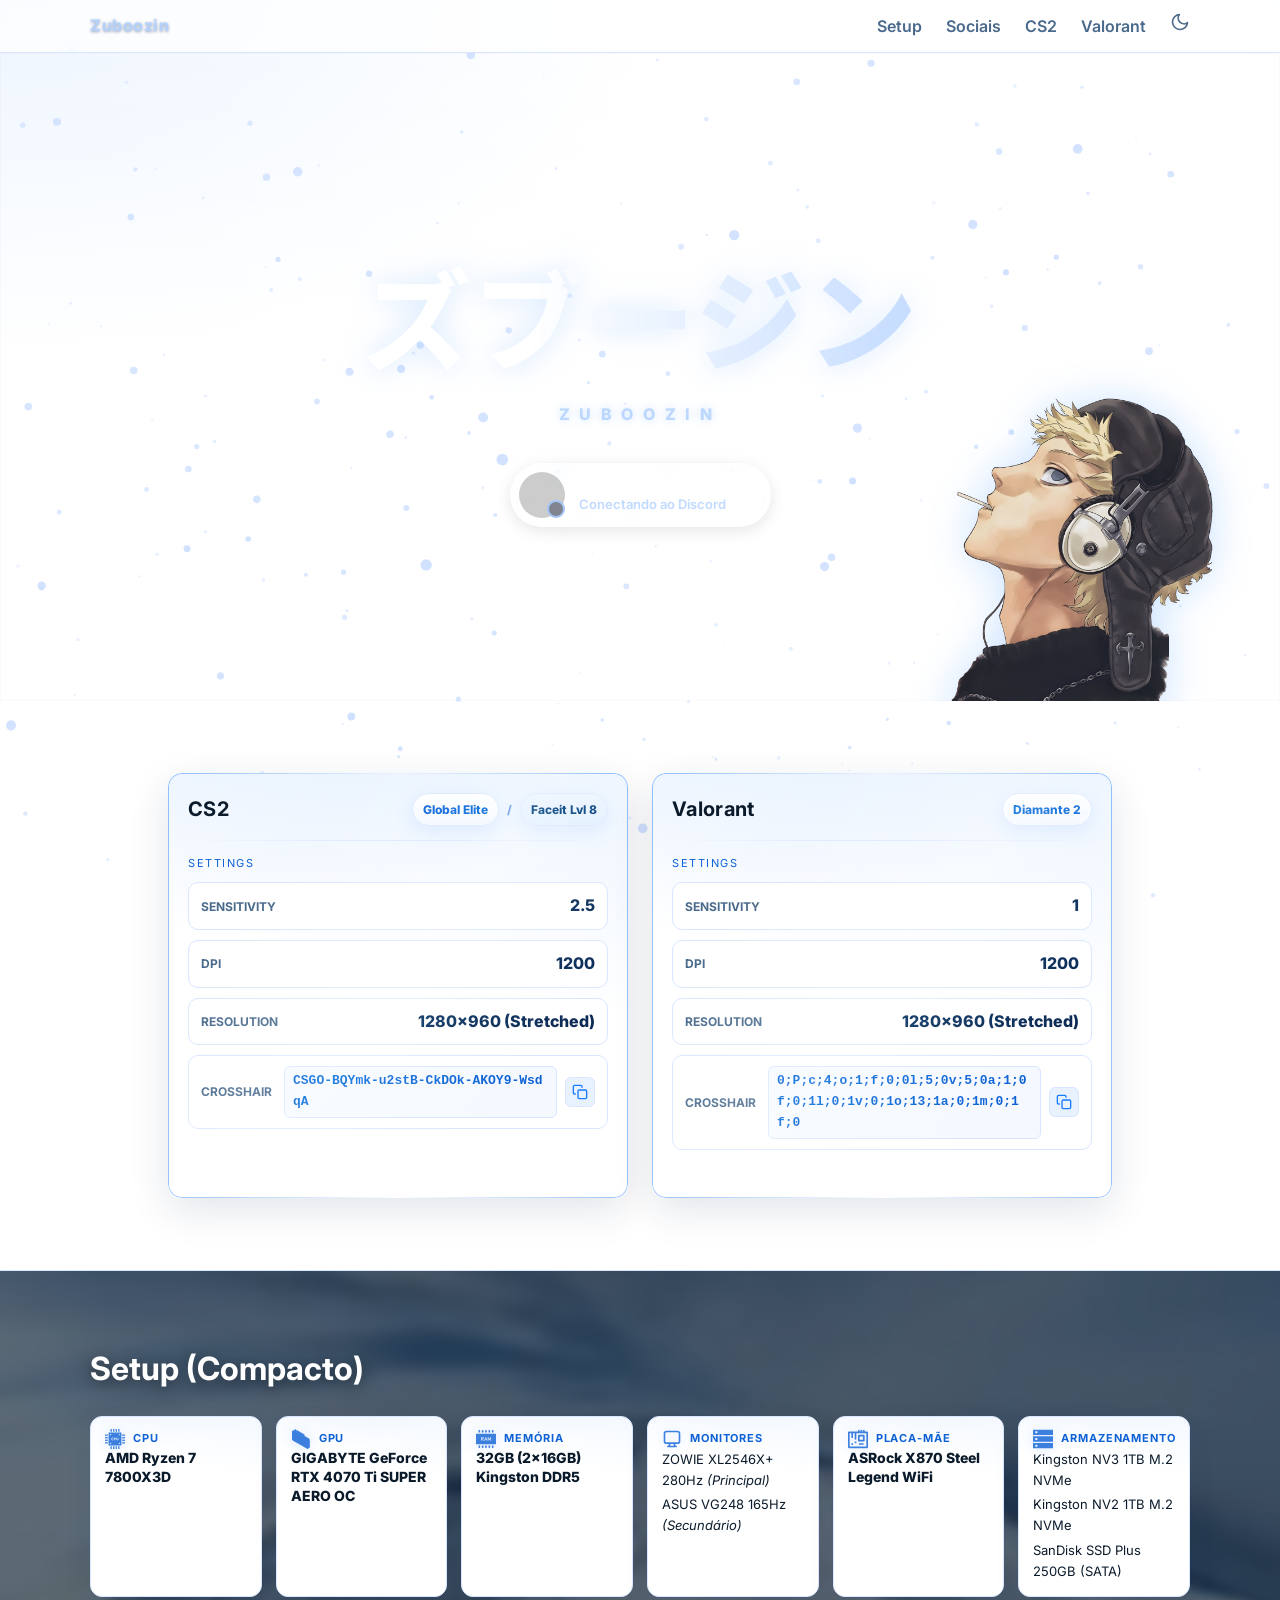
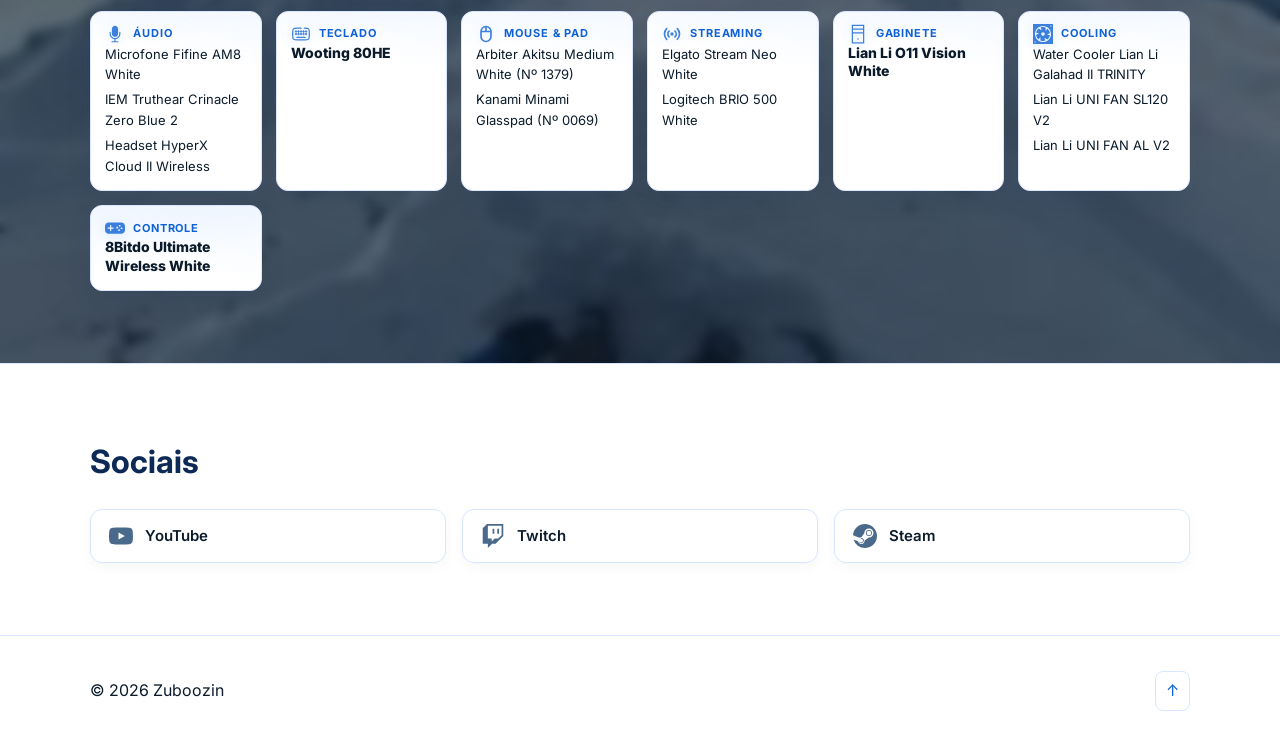
==== index.html @ 44bd6f9f "Versão 1.4 melhorias de acessibilidade e og:url" ====
<!DOCTYPE html>
<html lang="pt-BR">

<head>
  <meta charset="UTF-8" />
  <meta name="viewport" content="width=device-width, initial-scale=1" />
  <title>ズブージン | 雪</title>
  <meta name="description"
    content="Site oficial de Cauê com tema neve: fundo branco e acentos azuis. Setup, downloads e redes sociais." />
  <meta name="color-scheme" content="light" />
  <meta name="theme-color" content="#187bff" />

  <meta property="og:title" content="Zuboozin | Hub">
  <meta property="og:description" content="Site oficial de Cauê. Setup, downloads e redes sociais.">
  <meta property="og:image" content="images/rion-snow.png">
  <meta property="og:url" content="https://cauereks.github.io/Meu-site/">

  <link rel="preconnect" href="https://fonts.gstatic.com" crossorigin />
  <link rel="preconnect" href="https://fonts.googleapis.com" />
  <link href="https://fonts.googleapis.com/css2?family=Inter:wght@400;600;800&family=Noto+Sans+JP:wght@800&display=swap"
    rel="stylesheet" />

  <link rel="icon" type="image/svg+xml" href="images/snowflake.svg" />
  <link rel="stylesheet" href="assets/css/styles.css" />

  <script>
    const savedTheme = localStorage.getItem('theme') || 'light';
    document.documentElement.setAttribute('data-theme', savedTheme);
  </script>
</head>

<body>
  <canvas id="snow" aria-hidden="true"></canvas>

  <header class="header">
    <div class="container header__inner">
      <a class="logo" href="#inicio" aria-label="Voltar ao início">Zuboozin</a>
      <nav class="nav" id="nav-principal" aria-label="Principal">
        <a href="#setup">Setup</a>
        <a href="#sociais">Sociais</a>
        <a href="#cs2">CS2</a>
        <a href="#valorant">Valorant</a>

        <button id="theme-toggle" class="theme-toggle-btn" aria-label="Alternar Tema">
          <svg class="icon-moon" xmlns="http://www.w3.org/2000/svg" width="20" height="20" viewBox="0 0 24 24"
            fill="none" stroke="currentColor" stroke-width="2" stroke-linecap="round" stroke-linejoin="round">
            <path d="M21 12.79A9 9 0 1 1 11.21 3 7 7 0 0 0 21 12.79z"></path>
          </svg>
          <svg class="icon-sun" xmlns="http://www.w3.org/2000/svg" width="20" height="20" viewBox="0 0 24 24"
            fill="none" stroke="currentColor" stroke-width="2" stroke-linecap="round" stroke-linejoin="round">
            <circle cx="12" cy="12" r="5"></circle>
            <line x1="12" y1="1" x2="12" y2="3"></line>
            <line x1="12" y1="21" x2="12" y2="23"></line>
            <line x1="4.22" y1="4.22" x2="5.64" y2="5.64"></line>
            <line x1="18.36" y1="18.36" x2="19.78" y2="19.78"></line>
            <line x1="1" y1="12" x2="3" y2="12"></line>
            <line x1="21" y1="12" x2="23" y2="12"></line>
            <line x1="4.22" y1="19.78" x2="5.64" y2="18.36"></line>
            <line x1="18.36" y1="5.64" x2="19.78" y2="4.22"></line>
          </svg>
        </button>
      </nav>
      <button class="menu-toggle" aria-label="Abrir menu" aria-expanded="false" aria-controls="nav-principal">☰</button>
    </div>
  </header>

  <main>
    <section id="inicio" class="hero">
      <video class="hero__video" autoplay muted loop playsinline poster="images/hero-poster.jpg">
        <source src="assets/video/Background_1.mp4" type="video/mp4" />
      </video>
      <div class="hero__frost" aria-hidden="true"></div>

      <div class="container hero__content">
        <h1 class="title-snow" lang="ja">ズブージン</h1>
        <p class="subtitle-pt">ZUBOOZIN</p>

        <div id="discord-status" class="discord-status">
          <div class="ds-avatar">
            <img id="ds-pfp" src="" alt="Discord Avatar" style="display: none;">
            <img id="ds-decoration" class="ds-decoration" src="" alt="Avatar Decoration" style="display: none;">
            <div id="ds-indicator" class="ds-indicator offline"></div>
          </div>
          <div class="ds-info">
            <div class="ds-name-row">
              <span id="ds-name" class="ds-name">Carregando status...</span>
              <div id="ds-devices" class="ds-devices"></div>
            </div>
            <span id="ds-activity" class="ds-activity">Conectando ao Discord</span>
          </div>
        </div>
      </div>

      <div class="hero__avatar-container--boundary">
        <img src="images/rion-snow.png" alt="Avatar Rion Snow Zuboozin" class="hero__avatar--boundary">
      </div>
    </section>

    <section class="section">
      <div class="container">
        <div class="games-grid">
          <div id="cs2" class="cs2wb-card" data-tilt data-reveal>
            <header class="cs2wb-head">
              <h2>CS2</h2>
              <div class="cs2wb-ranks">
                <span class="cs2wb-rank-badge" title="Premier / MM">Global Elite</span>
                <span class="cs2wb-sep">/</span>
                <span class="cs2wb-rank-badge faceit" title="Faceit level">Faceit Lvl 8</span>
              </div>
            </header>
            <hr class="cs2wb-sep-line" />
            <p class="cs2wb-settings-title" aria-hidden="true">SETTINGS</p>
            <dl class="cs2wb-grid" role="list">
              <div class="cs2wb-row">
                <dt>SENSITIVITY</dt>
                <dd>2.5</dd>
              </div>
              <div class="cs2wb-row">
                <dt>DPI</dt>
                <dd>1200</dd>
              </div>
              <div class="cs2wb-row">
                <dt>RESOLUTION</dt>
                <dd>1280×960 (Stretched)</dd>
              </div>
              <div class="cs2wb-row cs2wb-row--crosshair">
                <dt>CROSSHAIR</dt>
                <dd>
                  <div class="cs2wb-cross">
                    <code id="cs2wb-crosshair">CSGO-BQYmk-u2stB-CkDOk-AKOY9-WsdqA</code>
                    <button id="btn-copy-crosshair" class="btn-copy" aria-label="Copiar código da mira" title="Copiar">
                      <svg width="16" height="16" viewBox="0 0 24 24" fill="none" stroke="currentColor" stroke-width="2"
                        stroke-linecap="round" stroke-linejoin="round">
                        <rect x="9" y="9" width="13" height="13" rx="2" ry="2"></rect>
                        <path d="M5 15H4a2 2 0 0 1-2-2V4a2 2 0 0 1 2-2h9a2 2 0 0 1 2 2v1"></path>
                      </svg>
                    </button>
                  </div>
                </dd>
              </div>
            </dl>
            <div id="cs2wb-feedback" class="cs2wb-feedback" aria-live="polite"></div>
          </div>

          <div id="valorant" class="cs2wb-card" data-tilt data-reveal>
            <header class="cs2wb-head">
              <h2>Valorant</h2>
              <div class="cs2wb-ranks">
                <span class="cs2wb-rank-badge val-badge" title="Rank Competitivo">Diamante 2</span>
              </div>
            </header>
            <hr class="cs2wb-sep-line" />
            <p class="cs2wb-settings-title" aria-hidden="true">SETTINGS</p>
            <dl class="cs2wb-grid" role="list">
              <div class="cs2wb-row">
                <dt>SENSITIVITY</dt>
                <dd>1</dd>
              </div>
              <div class="cs2wb-row">
                <dt>DPI</dt>
                <dd>1200</dd>
              </div>
              <div class="cs2wb-row">
                <dt>RESOLUTION</dt>
                <dd>1280×960 (Stretched)</dd>
              </div>
              <div class="cs2wb-row cs2wb-row--crosshair">
                <dt>CROSSHAIR</dt>
                <dd>
                  <div class="cs2wb-cross">
                    <code id="val-crosshair">0;P;c;4;o;1;f;0;0l;5;0v;5;0a;1;0f;0;1l;0;1v;0;1o;13;1a;0;1m;0;1f;0</code>
                    <button id="btn-copy-val" class="btn-copy" aria-label="Copiar código da mira" title="Copiar">
                      <svg width="16" height="16" viewBox="0 0 24 24" fill="none" stroke="currentColor" stroke-width="2"
                        stroke-linecap="round" stroke-linejoin="round">
                        <rect x="9" y="9" width="13" height="13" rx="2" ry="2"></rect>
                        <path d="M5 15H4a2 2 0 0 1-2-2V4a2 2 0 0 1 2-2h9a2 2 0 0 1 2 2v1"></path>
                      </svg>
                    </button>
                  </div>
                </dd>
              </div>
            </dl>
            <div id="val-feedback" class="cs2wb-feedback" aria-live="polite"></div>
          </div>
        </div>
      </div>
    </section>

    <section id="setup" class="section setup-video-section">
      <video class="setup__video" autoplay muted loop playsinline poster="images/setup-poster.jpg">
        <source src="assets/video/0319.mp4" type="video/mp4" />
      </video>
      <div class="setup__overlay" aria-hidden="true"></div>

      <div class="container setup__container">
        <div class="section__head">
          <h2>Setup (Compacto)</h2>
        </div>
        <div class="setup-compact">
          <article class="sc-card">
            <header class="sc-head">
              <span class="sc-ic">
                <div class="svg-icon"
                  style="-webkit-mask-image: url('images/icons/cpu.svg'); mask-image: url('images/icons/cpu.svg');">
                </div>
              </span>
              <h3 class="sc-title">CPU</h3>
            </header>
            <p class="sc-main">AMD Ryzen 7 7800X3D</p>
          </article>
          <article class="sc-card">
            <header class="sc-head">
              <span class="sc-ic">
                <div class="svg-icon"
                  style="-webkit-mask-image: url('images/icons/gpu.svg'); mask-image: url('images/icons/gpu.svg');">
                </div>
              </span>
              <h3 class="sc-title">GPU</h3>
            </header>
            <p class="sc-main">GIGABYTE GeForce RTX 4070 Ti SUPER AERO OC</p>
          </article>
          <article class="sc-card">
            <header class="sc-head">
              <span class="sc-ic">
                <div class="svg-icon"
                  style="-webkit-mask-image: url('images/icons/memory.svg'); mask-image: url('images/icons/memory.svg');">
                </div>
              </span>
              <h3 class="sc-title">Memória</h3>
            </header>
            <p class="sc-main">32GB (2x16GB) Kingston DDR5</p>
          </article>
          <article class="sc-card">
            <header class="sc-head">
              <span class="sc-ic">
                <div class="svg-icon"
                  style="-webkit-mask-image: url('images/icons/monitor.svg'); mask-image: url('images/icons/monitor.svg');">
                </div>
              </span>
              <h3 class="sc-title">Monitores</h3>
            </header>
            <ul class="sc-list">
              <li>ZOWIE XL2546X+ 280Hz <em>(Principal)</em></li>
              <li>ASUS VG248 165Hz <em>(Secundário)</em></li>
            </ul>
          </article>
          <article class="sc-card">
            <header class="sc-head">
              <span class="sc-ic">
                <div class="svg-icon"
                  style="-webkit-mask-image: url('images/icons/motherboard.svg'); mask-image: url('images/icons/motherboard.svg');">
                </div>
              </span>
              <h3 class="sc-title">Placa‑mãe</h3>
            </header>
            <p class="sc-main">ASRock X870 Steel Legend WiFi</p>
          </article>
          <article class="sc-card">
            <header class="sc-head">
              <span class="sc-ic">
                <div class="svg-icon"
                  style="-webkit-mask-image: url('images/icons/storage.svg'); mask-image: url('images/icons/storage.svg');">
                </div>
              </span>
              <h3 class="sc-title">Armazenamento</h3>
            </header>
            <ul class="sc-list">
              <li>Kingston NV3 1TB M.2 NVMe</li>
              <li>Kingston NV2 1TB M.2 NVMe</li>
              <li>SanDisk SSD Plus 250GB (SATA)</li>
            </ul>
          </article>
          <article class="sc-card">
            <header class="sc-head">
              <span class="sc-ic">
                <div class="svg-icon"
                  style="-webkit-mask-image: url('images/icons/microphone.svg'); mask-image: url('images/icons/microphone.svg');">
                </div>
              </span>
              <h3 class="sc-title">Áudio</h3>
            </header>
            <ul class="sc-list">
              <li>Microfone Fifine AM8 White</li>
              <li>IEM Truthear Crinacle Zero Blue 2</li>
              <li>Headset HyperX Cloud II Wireless</li>
            </ul>
          </article>
          <article class="sc-card">
            <header class="sc-head">
              <span class="sc-ic">
                <div class="svg-icon"
                  style="-webkit-mask-image: url('images/icons/keyboard.svg'); mask-image: url('images/icons/keyboard.svg');">
                </div>
              </span>
              <h3 class="sc-title">Teclado</h3>
            </header>
            <p class="sc-main">Wooting 80HE</p>
          </article>
          <article class="sc-card">
            <header class="sc-head">
              <span class="sc-ic">
                <div class="svg-icon"
                  style="-webkit-mask-image: url('images/icons/mouse.svg'); mask-image: url('images/icons/mouse.svg');">
                </div>
              </span>
              <h3 class="sc-title">Mouse & Pad</h3>
            </header>
            <ul class="sc-list">
              <li>Arbiter Akitsu Medium White (Nº 1379)</li>
              <li>Kanami Minami Glasspad (Nº 0069)</li>
            </ul>
          </article>
          <article class="sc-card">
            <header class="sc-head">
              <span class="sc-ic">
                <div class="svg-icon"
                  style="-webkit-mask-image: url('images/icons/streaming.svg'); mask-image: url('images/icons/streaming.svg');">
                </div>
              </span>
              <h3 class="sc-title">Streaming</h3>
            </header>
            <ul class="sc-list">
              <li>Elgato Stream Neo White</li>
              <li>Logitech BRIO 500 White</li>
            </ul>
          </article>
          <article class="sc-card">
            <header class="sc-head">
              <span class="sc-ic">
                <div class="svg-icon"
                  style="-webkit-mask-image: url('images/icons/pc case.svg'); mask-image: url('images/icons/pc case.svg');">
                </div>
              </span>
              <h3 class="sc-title">Gabinete</h3>
            </header>
            <p class="sc-main">Lian Li O11 Vision White</p>
          </article>
          <article class="sc-card">
            <header class="sc-head">
              <span class="sc-ic">
                <div class="svg-icon"
                  style="-webkit-mask-image: url('images/icons/cooling.svg'); mask-image: url('images/icons/cooling.svg');">
                </div>
              </span>
              <h3 class="sc-title">Cooling</h3>
            </header>
            <ul class="sc-list">
              <li>Water Cooler Lian Li Galahad II TRINITY</li>
              <li>Lian Li UNI FAN SL120 V2</li>
              <li>Lian Li UNI FAN AL V2</li>
            </ul>
          </article>
          <article class="sc-card">
            <header class="sc-head">
              <span class="sc-ic">
                <div class="svg-icon"
                  style="-webkit-mask-image: url('images/icons/joystick.svg'); mask-image: url('images/icons/joystick.svg');">
                </div>
              </span>
              <h3 class="sc-title">Controle</h3>
            </header>
            <p class="sc-main">8Bitdo Ultimate Wireless White</p>
          </article>
        </div>
      </div>
    </section>

    <section id="sociais" class="section">
      <div class="container">
        <div class="section__head">
          <h2>Sociais</h2>
        </div>
        <div class="social-grid">
          <a href="https://www.youtube.com/@zuboozin" target="_blank" rel="noopener noreferrer" class="social-card">
            <span class="social-icon youtube">
              <svg viewBox="0 0 24 24" fill="currentColor">
                <path
                  d="M23.498 6.186a3.016 3.016 0 0 0-2.122-2.136C19.505 3.545 12 3.545 12 3.545s-7.505 0-9.377.505A3.017 3.017 0 0 0 .502 6.186C0 8.07 0 12 0 12s0 3.93.502 5.814a3.016 3.016 0 0 0 2.122 2.136c1.871.505 9.376.505 9.376.505s7.505 0 9.377-.505a3.015 3.015 0 0 0 2.122-2.136C24 15.93 24 12 24 12s0-3.93-.502-5.814zM9.545 15.568V8.432L15.818 12l-6.273 3.568z" />
              </svg>
            </span>
            <span class="social-name">YouTube</span>
          </a>
          <a href="https://www.twitch.tv/zuboozin" target="_blank" rel="noopener noreferrer" class="social-card">
            <span class="social-icon twitch">
              <svg viewBox="0 0 24 24" fill="currentColor">
                <path
                  d="M11.571 4.714h1.715v5.143H11.57zm4.715 0H18v5.143h-1.714zM6 0L1.714 4.286v15.428h5.143V24l4.286-4.286h3.428L22.286 12V0zm14.571 11.143l-3.428 3.428h-3.429l-3 3v-3H6.857V1.714h13.714Z" />
              </svg>
            </span>
            <span class="social-name">Twitch</span>
          </a>
          <a href="https://steamcommunity.com/id/zuboozin" target="_blank" rel="noopener noreferrer"
            class="social-card">
            <span class="social-icon steam">
              <svg viewBox="0 0 16 16" fill="currentColor">
                <path
                  d="M.329 10.333A8.01 8.01 0 0 0 7.99 16C12.414 16 16 12.418 16 8s-3.586-8-8.009-8A8.006 8.006 0 0 0 0 7.468l.003.006 4.304 1.769A2.2 2.2 0 0 1 5.62 8.88l1.96-2.844-.001-.04a3.046 3.046 0 0 1 3.042-3.043 3.046 3.046 0 0 1 3.042 3.043 3.047 3.047 0 0 1-3.111 3.044l-2.804 2a2.223 2.223 0 0 1-3.075 2.11 2.22 2.22 0 0 1-1.312-1.568L.33 10.333Z" />
                <path
                  d="M4.868 12.683a1.715 1.715 0 0 0 1.318-3.165 1.7 1.7 0 0 0-1.263-.02l1.023.424a1.261 1.261 0 1 1-.97 2.33l-.99-.41a1.7 1.7 0 0 0 .882.84Zm3.726-6.687a2.03 2.03 0 0 0 2.027 2.029 2.03 2.03 0 0 0 2.027-2.029 2.03 2.03 0 0 0-2.027-2.027 2.03 2.03 0 0 0-2.027 2.027Zm2.03-1.527a1.524 1.524 0 1 1-.002 3.048 1.524 1.524 0 0 1 .002-3.048Z" />
              </svg>
            </span>
            <span class="social-name">Steam</span>
          </a>
        </div>
      </div>
    </section>
  </main>

  <footer class="footer">
    <div class="container footer__inner">
      <p>© <span id="year"></span> Zuboozin</p>
      <a class="backtotop" href="#inicio">↑</a>
    </div>
  </footer>

  <script src="assets/js/main.js"></script>
</body>

</html>
---- assets/css/styles.css ----
:root {
  /* Paleta clara */
  --bg: #ffffff;
  --bg-2: #f5f9ff;
  --surface: #ffffff;
  --surface-2: #f2f7ff;
  --border: #d9e6ff;
  --text: #0b1b2b;
  --muted: #4a6a8c;
  --primary: #187bff;
  --primary-600: #0f62d6;
  --accent: #e8f2ff;
  --radius: 14px;
  --shadow: 0 10px 30px rgba(18, 63, 120, .12);
  
  /* Neve / título */
  --snow-stroke: rgba(180, 210, 255, .85);
  --snow-glow: rgba(120, 180, 255, .32);
}

/* Forçamos o cursor - AGORA APENAS PARA DISPOSITIVOS COM RATO */
@media (hover: hover) and (pointer: fine) {
  * {
    cursor: url("../../images/cursor/NORMAL.cur"), auto !important;
  }

  /* Cursor para elementos de clique (Mão apontando) */
  a, 
  button, 
  .social-card, 
  .btn-copy, 
  .menu-toggle, 
  [role="button"],
  .logo,
  .nav a {
    cursor: url("../../images/cursor/NORMAL - Tailless.cur"), pointer !important;
  }
}

html, body {
  margin: 0;
  padding: 0;
  min-height: 100vh;
}

body {
  font-family: Inter, system-ui, -apple-system, Segoe UI, Roboto, Arial, sans-serif;
  background:
    radial-gradient(900px 500px at 100% -10%, rgba(24, 123, 255, .06) 0%, transparent 60%),
    radial-gradient(1100px 600px at 0% 0%, rgba(24, 123, 255, .07) 0%, transparent 60%),
    var(--bg);
  color: var(--text);
  line-height: 1.6;
  overflow-x: hidden;
}

/* Canvas de neve */
#snow {
  position: fixed;
  inset: 0;
  z-index: 0;
  pointer-events: none;
}

/* Helpers */
.container {
  width: min(1100px, 92%);
  margin: 0 auto;
}

.muted {
  color: var(--muted);
}

/* ===== Header ===== */
.header {
  position: sticky;
  top: 0;
  z-index: 10;
  backdrop-filter: blur(8px);
  background: rgba(255, 255, 255, .7);
  border-bottom: 1px solid var(--border);
}

.header__inner {
  display: flex;
  align-items: center;
  justify-content: space-between;
  padding: 12px 0;
}

/* Logo ZUBOOZIN */
.logo {
  font-weight: 800;
  text-decoration: none;
  color: var(--snow-stroke);
  letter-spacing: .5px;
  text-shadow: 0 1px 3px rgba(12, 42, 85, 0.4);
}

.nav a {
  color: var(--muted);
  text-decoration: none;
  margin-left: 20px;
  font-weight: 600;
}

.nav a:hover {
  color: var(--primary-600);
}

.menu-toggle {
  display: none;
  background: none;
  border: 0;
  color: var(--text);
  font-size: 22px;
}

/* ===== HERO ===== */
.hero {
  position: relative;
  height: 72vh;
  min-height: 520px;
  display: grid;
  place-items: center;
  text-align: center;
  overflow: hidden;
}

.hero__video {
  position: absolute;
  inset: 0;
  width: 100%;
  height: 100%;
  object-fit: cover;
  filter: none !important;
  z-index: 0;
}

.hero__frost {
  position: absolute;
  inset: 0;
  z-index: 1;
  background: linear-gradient(180deg, rgba(255, 255, 255, .06), rgba(255, 255, 255, 0));
  box-shadow: inset 0 0 0 1px rgba(0, 0, 0, .02);
}

.hero__content {
  position: relative;
  z-index: 2;
}

.hero h1 {
  margin: 0 0 10px;
}

/* TÍTULO CLEAN "NEVE" */
.title-snow {
  font-family: 'Noto Sans JP', sans-serif;
  font-size: clamp(50px, 9vw, 110px);
  font-weight: 800;
  letter-spacing: 2px;
  margin: 0;
  background: linear-gradient(
    to right,
    #ffffff 20%,
    var(--snow-stroke) 40%,
    var(--snow-stroke) 60%,
    #ffffff 80%
  );
  background-size: 200% auto;
  color: #ffffff;
  background-clip: text;
  -webkit-background-clip: text;
  -webkit-text-fill-color: transparent;
  animation: shineIce 4s linear infinite;
  filter: drop-shadow(0 0 15px var(--snow-glow));
}

@keyframes shineIce {
  0% { background-position: 0% center; }
  100% { background-position: 200% center; }
}

/* SUBTÍTULO EM PORTUGUÊS */
.subtitle-pt {
  font-family: 'Inter', sans-serif;
  font-size: clamp(12px, 2vw, 16px);
  font-weight: 800;
  color: var(--snow-stroke);
  letter-spacing: 0.6em;
  text-transform: uppercase;
  margin-top: -10px;
  margin-bottom: 20px;
  text-shadow: 0 0 10px rgba(120, 180, 255, 0.4);
}

/* ===== Seções ===== */
.section {
  padding: 72px 0;
  position: relative;
  z-index: 1;
}

.section--alt {
  background: var(--bg-2);
  border-top: 1px solid var(--border);
  border-bottom: 1px solid var(--border);
}

.section__head {
  margin-bottom: 22px;
}

.section__head h2 {
  font-size: clamp(24px, 3.2vw, 32px);
  margin: 0 0 6px;
  color: #0c2a55;
}

/* ====== Cards CS2 & Valorant ====== */
:root {
  --wb-bg: #ffffff;
  --wb-surface: #ffffff;
  --wb-text: #0b1b2b;
  --wb-muted: #4a6a8c;
  --wb-primary: var(--primary, #187bff);
  --wb-primary-600: var(--primary-600, #0f62d6);
  --wb-border: var(--border, #d9e6ff);
  --wb-radius: var(--radius, 14px);
}

/* Container Lado a Lado para os Jogos */
.games-grid {
  display: flex;
  flex-wrap: wrap;
  justify-content: center;
  gap: 24px;
  width: 100%;
}

.cs2wb-card {
  position: relative;
  width: min(420px, 100%);
  color: var(--wb-text);
  border-radius: var(--wb-radius);
  padding: 20px 20px 18px;
  overflow: hidden;
  background:
    radial-gradient(1200px 520px at 110% -10%, rgba(24, 123, 255, .10) 0%, transparent 55%),
    radial-gradient(900px 420px at -10% -20%, rgba(24, 123, 255, .08) 0%, transparent 60%),
    var(--wb-surface);
  box-shadow: 0 12px 40px rgba(12, 42, 85, .12);
}

.cs2wb-card::before {
  content: "";
  position: absolute;
  inset: -40%;
  background: linear-gradient(120deg, transparent 35%, rgba(255, 255, 255, .55) 50%, transparent 65%);
  transform: rotate(8deg);
  animation: cs2wb-shine 6s linear infinite;
  pointer-events: none;
  mix-blend-mode: soft-light;
}

@keyframes cs2wb-shine {
  0% { transform: translateX(-20%) rotate(8deg); opacity: .25; }
  50% { transform: translateX(20%) rotate(8deg); opacity: .38; }
  100% { transform: translateX(60%) rotate(8deg); opacity: .25; }
}

.cs2wb-card::after {
  content: "";
  position: absolute;
  inset: 0;
  border-radius: inherit;
  padding: 1px;
  background: linear-gradient(90deg, rgba(24, 123, 255, .45), rgba(24, 123, 255, 0), rgba(24, 123, 255, .45));
  mask: linear-gradient(#000 0 0) content-box, linear-gradient(#000 0 0);
  mask-composite: exclude;
  -webkit-mask: linear-gradient(#000 0 0) content-box, linear-gradient(#000 0 0);
  -webkit-mask-composite: xor;
  animation: cs2wb-stroke 9s linear infinite;
  pointer-events: none;
}

@keyframes cs2wb-stroke {
  0% { background-position: 0% 0%; }
  100% { background-position: 200% 0%; }
}

.cs2wb-head {
  display: flex;
  align-items: center;
  justify-content: space-between;
  gap: 12px;
  margin-bottom: 10px;
}

.cs2wb-head h2 {
  margin: 0;
  font-size: 20px;
  line-height: 1.1;
  letter-spacing: .3px;
}

.cs2wb-ranks {
  display: flex;
  align-items: center;
  gap: 8px;
  color: var(--wb-primary-600);
  font-weight: 800;
  font-size: 12px;
}

.cs2wb-rank-badge {
  padding: 6px 10px;
  border-radius: 999px;
  background: linear-gradient(180deg, #fff, #f3f8ff);
  border: 1px solid var(--wb-border);
  color: var(--wb-primary-600);
  box-shadow: 0 6px 20px rgba(24, 123, 255, .12);
}

.cs2wb-rank-badge.faceit {
  color: #0b3a77;
  background: linear-gradient(180deg, #eaf3ff, #dff0ff);
}

.cs2wb-sep {
  opacity: .5;
}

.cs2wb-meta {
  color: var(--wb-muted);
  font-size: 14px;
}

.meta-line {
  display: flex;
  align-items: center;
  gap: 8px;
}

.cs2wb-sep-line {
  border: 0;
  height: 1px;
  background: linear-gradient(90deg, transparent, var(--wb-border), transparent);
  margin: 14px 0;
}

.cs2wb-settings-title {
  font-size: 11px;
  letter-spacing: .14em;
  color: var(--wb-primary-600);
  margin: 0 0 10px;
}

.cs2wb-grid {
  display: flex;
  flex-direction: column;
  gap: 10px;
  margin: 0;
}

.cs2wb-row {
  display: flex;
  align-items: center;
  justify-content: space-between;
  gap: 12px;
  padding: 10px 12px;
  border-radius: 10px;
  background: #fff;
  border: 1px solid var(--wb-border);
}

.cs2wb-row dt {
  color: var(--wb-muted);
  font-weight: 700;
  text-transform: uppercase;
  font-size: 12px;
}

.cs2wb-row dd {
  margin: 0;
  font-weight: 800;
  color: #0c2a55;
}

/* ===== Footer ===== */
.footer {
  border-top: 1px solid var(--border);
  background: #fff;
}

.footer__inner {
  display: flex;
  align-items: center;
  justify-content: space-between;
  gap: 12px;
  padding: 26px 0;
}

.backtotop {
  color: var(--primary-600);
  text-decoration: none;
  border: 1px solid var(--border);
  border-radius: 8px;
  padding: 6px 10px;
}

/* ===== Setup Compact (cards) ===== */
:root {
  --sc-bg: #ffffff;
  --sc-border: var(--border);
  --sc-text: var(--text);
  --sc-muted: var(--muted);
  --sc-accent: var(--primary-600);
  --sc-frost: rgba(24, 123, 255, .08);
}

.setup-compact {
  display: grid;
  gap: 14px;
  grid-template-columns: repeat(auto-fit, minmax(150px, 1fr));
}

@media (max-width: 1200px) {
  .setup-compact { grid-template-columns: repeat(3, minmax(0, 1fr)); }
}

@media (max-width: 700px) {
  .setup-compact { grid-template-columns: repeat(2, minmax(0, 1fr)); }
}

@media (max-width: 480px) {
  .setup-compact { grid-template-columns: 1fr; }
}

.sc-card {
  position: relative;
  border-radius: 12px;
  padding: 12px 14px 14px 14px;
  background:
    radial-gradient(380px 160px at 120% -20%, var(--sc-frost) 0%, transparent 60%),
    radial-gradient(360px 140px at -10% -30%, var(--sc-frost) 0%, transparent 65%),
    var(--sc-bg);
  border: 1px solid var(--sc-border);
  box-shadow: 0 10px 26px rgba(12, 42, 85, .08);
  display: flex;
  flex-direction: column;
  min-height: auto;
  overflow: initial;
}

.sc-head {
  display: grid;
  grid-template-columns: 20px 1fr;
  align-items: center;
  gap: 8px;
  color: var(--sc-muted);
}

.sc-ic {
  filter: drop-shadow(0 2px 6px rgba(24, 123, 255, .18));
}

.sc-title {
  font-size: 11px;
  letter-spacing: .08em;
  text-transform: uppercase;
  margin: 0;
  color: var(--sc-accent);
  white-space: normal;
  overflow-wrap: break-word;
  line-height: 1.2;
}

.sc-main {
  margin: 0;
  font-weight: 800;
  color: var(--sc-text);
  font-size: 14px;
  line-height: 1.35;
  white-space: normal;
  overflow-wrap: anywhere;
  word-break: normal;
  hyphens: auto;
}

.sc-list {
  list-style: none;
  margin: 0;
  padding: 0;
  display: grid;
  gap: 4px;
}

.sc-list li {
  font-size: 13px;
  color: var(--sc-text);
  white-space: normal;
  overflow-wrap: anywhere;
  word-break: break-word;
  hyphens: auto;
}

.sc-note {
  margin-top: 6px;
  font-size: 12px;
  color: var(--sc-muted);
}

.sc-card:hover {
  box-shadow: 0 14px 32px rgba(12, 42, 85, .12);
  transform: translateY(-1px);
  transition: transform .12s ease, box-shadow .12s ease;
}

@media (max-width: 480px) {
  .sc-main { font-size: 13.5px; }
  .sc-list li { font-size: 12.75px; }
}

/* ===== Botão Copiar e Feedback ===== */
.cs2wb-cross {
  display: flex;
  align-items: center;
  gap: 8px;
}

.cs2wb-cross code {
  background: var(--bg-2);
  padding: 4px 8px;
  border-radius: 6px;
  border: 1px solid var(--wb-border);
  font-family: monospace;
  font-size: 13px;
  color: var(--wb-primary-600);
  word-break: break-all;
}

.btn-copy {
  background: var(--accent);
  border: 1px solid var(--wb-border);
  color: var(--wb-primary);
  border-radius: 6px;
  padding: 6px;
  display: flex;
  align-items: center;
  justify-content: center;
  transition: all 0.2s ease;
}

.btn-copy:hover {
  background: var(--wb-primary);
  color: #fff;
  transform: translateY(-1px);
}

.cs2wb-feedback {
  text-align: center;
  font-size: 13px;
  font-weight: 600;
  color: #10b981;
  min-height: 20px;
  margin-top: 10px;
  opacity: 0;
  transition: opacity 0.3s ease;
}

.cs2wb-feedback.show {
  opacity: 1;
}

/* ===== Social Grid ===== */
.social-grid {
  display: grid;
  gap: 16px;
  grid-template-columns: repeat(auto-fit, minmax(160px, 1fr));
  margin-top: 10px;
}

.social-card {
  display: flex;
  align-items: center;
  gap: 12px;
  padding: 14px 18px;
  background: var(--bg);
  border: 1px solid var(--border);
  border-radius: 12px;
  text-decoration: none;
  color: var(--text);
  font-weight: 600;
  font-size: 15px;
  box-shadow: 0 4px 12px rgba(12, 42, 85, 0.04);
  transition: all 0.25s ease;
  position: relative;
  overflow: hidden;
}

.social-card::before {
  content: "";
  position: absolute;
  inset: 0;
  background: radial-gradient(circle at top right, rgba(24, 123, 255, 0.06), transparent 60%);
  opacity: 0;
  transition: opacity 0.25s ease;
  z-index: 0;
}

.social-card > * {
  position: relative;
  z-index: 1;
}

.social-icon {
  display: flex;
  align-items: center;
  justify-content: center;
  width: 24px;
  height: 24px;
  color: var(--muted);
  transition: color 0.25s ease, transform 0.25s ease;
}

.social-icon svg {
  width: 100%;
  height: 100%;
}

.social-card:hover {
  transform: translateY(-3px);
  border-color: var(--primary-600);
  box-shadow: 0 8px 24px rgba(24, 123, 255, 0.15);
}

.social-card:hover::before {
  opacity: 1;
}

.social-card:hover .social-icon {
  transform: scale(1.1);
}

.social-card:hover .youtube { color: #FF0000; }
.social-card:hover .twitch { color: #9146FF; }
.social-card:hover .steam { color: #171a21; }

/* ===== Responsivo da navegação (Menu Animado) ===== */
@media (max-width: 900px) {
  .menu-toggle {
    display: block;
  }
  
  .nav {
    position: absolute;
    top: 100%;
    left: 0;
    width: 100%;
    background: rgba(255, 255, 255, 0.95);
    backdrop-filter: blur(10px);
    border-bottom: 1px solid var(--border);
    display: flex;
    flex-direction: column;
    align-items: center;
    max-height: 0;
    opacity: 0;
    overflow: hidden;
    padding: 0;
    visibility: hidden;
    transition: max-height 0.4s cubic-bezier(0.4, 0, 0.2, 1), 
                opacity 0.3s ease, 
                padding 0.3s ease,
                visibility 0.4s;
  }

  .nav.nav--open {
    max-height: 350px;
    opacity: 1;
    padding: 24px 0;
    visibility: visible;
    box-shadow: 0 10px 30px rgba(18, 63, 120, 0.08);
  }

  .nav a {
    margin: 12px 0;
    font-size: 18px;
  }
}

/* ===== Efeito Rion Snow ===== */
.hero__avatar-container {
  display: inline-block;
  position: relative;
  margin-top: 20px;
}

.hero__avatar {
  width: clamp(150px, 20vw, 250px);
  height: auto;
  opacity: 0.92;
  filter: 
    brightness(1.4)
    hue-rotate(-15deg)
    saturate(0.7)
    sepia(0.2);
  filter: drop-shadow(0 0 25px var(--snow-glow)) brightness(1.4) hue-rotate(-15deg) saturate(0.7) sepia(0.2);
  transition: all 0.3s ease-in-out;
}

.hero__avatar-container:hover .hero__avatar {
  filter: brightness(1) hue-rotate(0deg) saturate(1.2) sepia(0);
  opacity: 1;
  transform: scale(1.03) translateY(-3px);
}

.hero__avatar-container--boundary {
  position: absolute; 
  bottom: -25px;
  right: 5%; 
  z-index: 3; 
  filter: drop-shadow(0 0 20px rgba(120, 180, 255, 0.4));
  transition: transform 0.3s ease-in-out;
}

.hero__avatar--boundary {
  width: clamp(200px, 25vw, 350px); 
  height: auto;
  opacity: 0.95;
  transition: opacity 0.3s ease;
}

.hero__avatar-container--boundary:hover {
  transform: scale(1.03) translateY(-8px); 
}

.hero__avatar-container--boundary:hover .hero__avatar--boundary {
  opacity: 1;
}

@media (max-width: 900px) {
  .hero__avatar-container--boundary {
    position: relative;
    right: auto;
    bottom: auto;
    margin-top: 30px;
    margin-bottom: -40px; 
  }
}

/* ===== Status do Discord (Lanyard) - TAMANHO MAIOR ===== */
.discord-status {
  display: inline-flex;
  align-items: center;
  gap: 14px;
  margin-top: 15px;
  padding: 8px 22px 8px 8px;
  background: rgba(255, 255, 255, 0.08);
  border: 1px solid rgba(255, 255, 255, 0.2);
  border-radius: 50px;
  backdrop-filter: blur(8px);
  box-shadow: 0 4px 15px rgba(0, 0, 0, 0.1);
  text-align: left;
  transition: transform 0.3s ease, background 0.3s ease;
}

.discord-status:hover {
  background: rgba(255, 255, 255, 0.12);
  transform: translateY(-2px);
}

.ds-avatar {
  position: relative;
  width: 46px;
  height: 46px;
  border-radius: 50%;
  background: rgba(0, 0, 0, 0.2);
}

.ds-avatar img {
  width: 100%;
  height: 100%;
  border-radius: 50%;
  object-fit: cover;
}

.ds-decoration {
  position: absolute;
  top: -10%;
  left: -10%;
  width: 120% !important; /* Garante que fique maior que o avatar */
  height: 120% !important;
  border-radius: 0 !important; /* Tira o corte redondo para não cortar a moldura */
  object-fit: contain !important; /* Mantém a proporção original do chapéu */
  pointer-events: none;
  z-index: 2;
}

.ds-indicator {
  position: absolute;
  bottom: 0;
  right: 0;
  width: 14px;
  height: 14px;
  border-radius: 50%;
  border: 2px solid #a3c4f9; 
}

/* Cores oficiais do Discord */
.ds-indicator.online { background-color: #23a559; }
.ds-indicator.idle { background-color: #f0b232; }
.ds-indicator.dnd { background-color: #f23f43; }
.ds-indicator.offline { background-color: #80848e; }

.ds-info {
  display: flex;
  flex-direction: column;
  line-height: 1.2;
}

.ds-name {
  color: #ffffff;
  font-weight: 800;
  font-size: 16px;
}

.ds-name-row {
  display: flex;
  align-items: center;
  gap: 8px; /* Espaço entre o nome e os ícones */
}

.ds-devices {
  display: flex;
  gap: 4px; /* Espaço caso esteja em mais de um dispositivo ao mesmo tempo */
  color: var(--snow-stroke);
  opacity: 0.8;
}

.ds-devices svg {
  width: 14px;
  height: 14px;
}

.ds-activity {
  color: var(--snow-stroke);
  font-size: 13px;
  font-weight: 600;
  max-width: 240px;
  white-space: nowrap;
  overflow: hidden;
  text-overflow: ellipsis;
}

/* ===== Seção Setup com Vídeo de Fundo ===== */
.setup-video-section {
  position: relative;
  overflow: hidden;
  border-top: 1px solid var(--border);
  border-bottom: 1px solid var(--border);
}

.setup__video {
  position: absolute;
  inset: 0;
  width: 100%;
  height: 100%;
  object-fit: cover;
  z-index: 0;
}

/* Camada escura e desfocada para garantir a leitura dos cards */
.setup__overlay {
  position: absolute;
  inset: 0;
  background: rgba(11, 27, 43, 0.65); /* Fundo azul escuro translúcido */
  backdrop-filter: blur(5px); /* Efeito de vidro no vídeo */
  z-index: 1;
}

/* Traz o conteúdo para a frente do vídeo */
.setup-video-section .setup__container {
  position: relative;
  z-index: 2;
}

/* Deixa o título "Setup (Compacto)" branco para contrastar com o vídeo escuro */
.setup-video-section .section__head h2 {
  color: #ffffff;
  text-shadow: 0 4px 15px rgba(0, 0, 0, 0.5);
}

/* Ajuste para ícones SVG na seção Setup */
.sc-ic .svg-icon {
  width: 100%;
  height: auto;
  display: block;
  opacity: 0.8; 
}

/* Transforma a div colorida no formato do SVG (Máscara) */
.sc-ic .svg-icon {
  width: 20px; /* Tamanho exato do ícone */
  height: 20px;
  background-color: var(--primary-600); /* Cor azul do seu tema */
  display: block;
  
  /* Configurações da máscara */
  -webkit-mask-size: contain;
  mask-size: contain;
  -webkit-mask-repeat: no-repeat;
  mask-repeat: no-repeat;
  -webkit-mask-position: center;
  mask-position: center;
}

/* ================================================= */
/* TEMA ESCURO (DARK)                                */
/* ================================================= */

/* Variáveis para o modo escuro */
[data-theme="dark"] {
  --bg: #0b1120;
  --bg-2: #111827;
  --surface: #1e293b;
  --surface-2: #334155;
  --border: #334155;
  --text: #f1f5f9;
  --muted: #cbd5e1; /* Corrigido para melhor contraste de leitura */
  --primary: #3b82f6;
  --primary-600: #60a5fa;
  --accent: #1e3a8a;
  --shadow: 0 10px 30px rgba(0, 0, 0, .4);

  /* Neve / Título */
  --snow-stroke: rgba(180, 210, 255, .9);
  --snow-glow: rgba(120, 180, 255, .2);

  /* === Setup Compacto (Atenção a cor e opacidade) === */
  --sc-bg: #151e32; 
  --sc-border: rgba(255, 255, 255, 0.08); 
  --sc-frost: rgba(96, 165, 250, 0.12); 
  
  /* Cards CS2 e Valorant */
  --wb-bg: #0b1120;
  --wb-surface: #151e32;
  --wb-text: #e2e8f0;
  --wb-muted: #cbd5e1; /* Corrigido para melhor contraste de leitura */
  --wb-primary: #3b82f6;
  --wb-primary-600: #60a5fa;
  --wb-border: #334155;
}

/* Sobrescritas para elementos com cores absolutas no CSS original */
[data-theme="dark"] .header {
  background: rgba(11, 17, 32, 0.8);
}
[data-theme="dark"] .nav {
  background: rgba(11, 17, 32, 0.95);
}
[data-theme="dark"] .section__head h2,
[data-theme="dark"] .cs2wb-row dd {
  color: var(--text);
}
[data-theme="dark"] .cs2wb-row {
  background: var(--surface-2);
}
[data-theme="dark"] .footer {
  background: var(--bg);
}
[data-theme="dark"] .cs2wb-cross code {
  background: var(--surface-2);
}
[data-theme="dark"] .cs2wb-rank-badge {
  background: linear-gradient(180deg, var(--surface), var(--bg-2));
}
[data-theme="dark"] .cs2wb-rank-badge.faceit {
  background: linear-gradient(180deg, #1e3a8a, #0f172a);
  color: #93c5fd;
}
[data-theme="dark"] .discord-status {
  background: rgba(0, 0, 0, 0.4);
  border-color: rgba(255, 255, 255, 0.1);
}
[data-theme="dark"] .setup__overlay {
  background: rgba(5, 10, 18, 0.8);
}

/* Estilização do Botão de Alternar Tema (Ícones SVG) */
.theme-toggle-btn {
  background: transparent;
  border: none;
  color: var(--muted);
  margin-left: 20px;
  padding: 0;
  display: inline-flex;
  align-items: center;
  justify-content: center;
  transition: transform 0.3s ease, color 0.3s ease;
}

.theme-toggle-btn:hover {
  transform: scale(1.15) rotate(10deg);
  color: var(--primary-600);
}

/* Lógica visual de mostrar/ocultar os ícones consoante o tema ativo */
.icon-sun { display: none; }
.icon-moon { display: block; }

[data-theme="dark"] .icon-sun { display: block; }
[data-theme="dark"] .icon-moon { display: none; }

@media (max-width: 900px) {
  .theme-toggle-btn {
    margin: 12px 0;
  }
}

/* ================================================= */
/* TRANSIÇÃO SUAVE DE TEMA (LIGHT/DARK)              */
/* ================================================= */

/* 1. Transição para os elementos principais da página */
body, 
.header, 
.nav, 
.nav a,
.section--alt, 
.footer, 
.discord-status,
.cs2wb-row,
.cs2wb-row dd,
.cs2wb-row dt,
.cs2wb-cross code,
.cs2wb-rank-badge,
.section__head h2,
h1, h2, h3, p {
  transition: background-color 0.4s ease, color 0.4s ease, border-color 0.4s ease, background 0.4s ease;
}

/* 2. Atualização das transições nos cartões Setup (mantendo o hover rápido) */
.sc-card {
  transition: background-color 0.4s ease, border-color 0.4s ease, color 0.4s ease, transform 0.12s ease, box-shadow 0.12s ease;
}

/* 3. Atualização das transições nos cartões Sociais (mantendo o hover existente) */
.social-card {
  transition: background-color 0.4s ease, border-color 0.4s ease, color 0.4s ease, transform 0.25s ease, box-shadow 0.25s ease;
}
.social-card::before {
  transition: opacity 0.25s ease, background 0.4s ease;
}

/* 4. Transição para os cartões CS2 e Valorant */
.cs2wb-card {
  transition: background-color 0.4s ease, color 0.4s ease, border-color 0.4s ease;
}
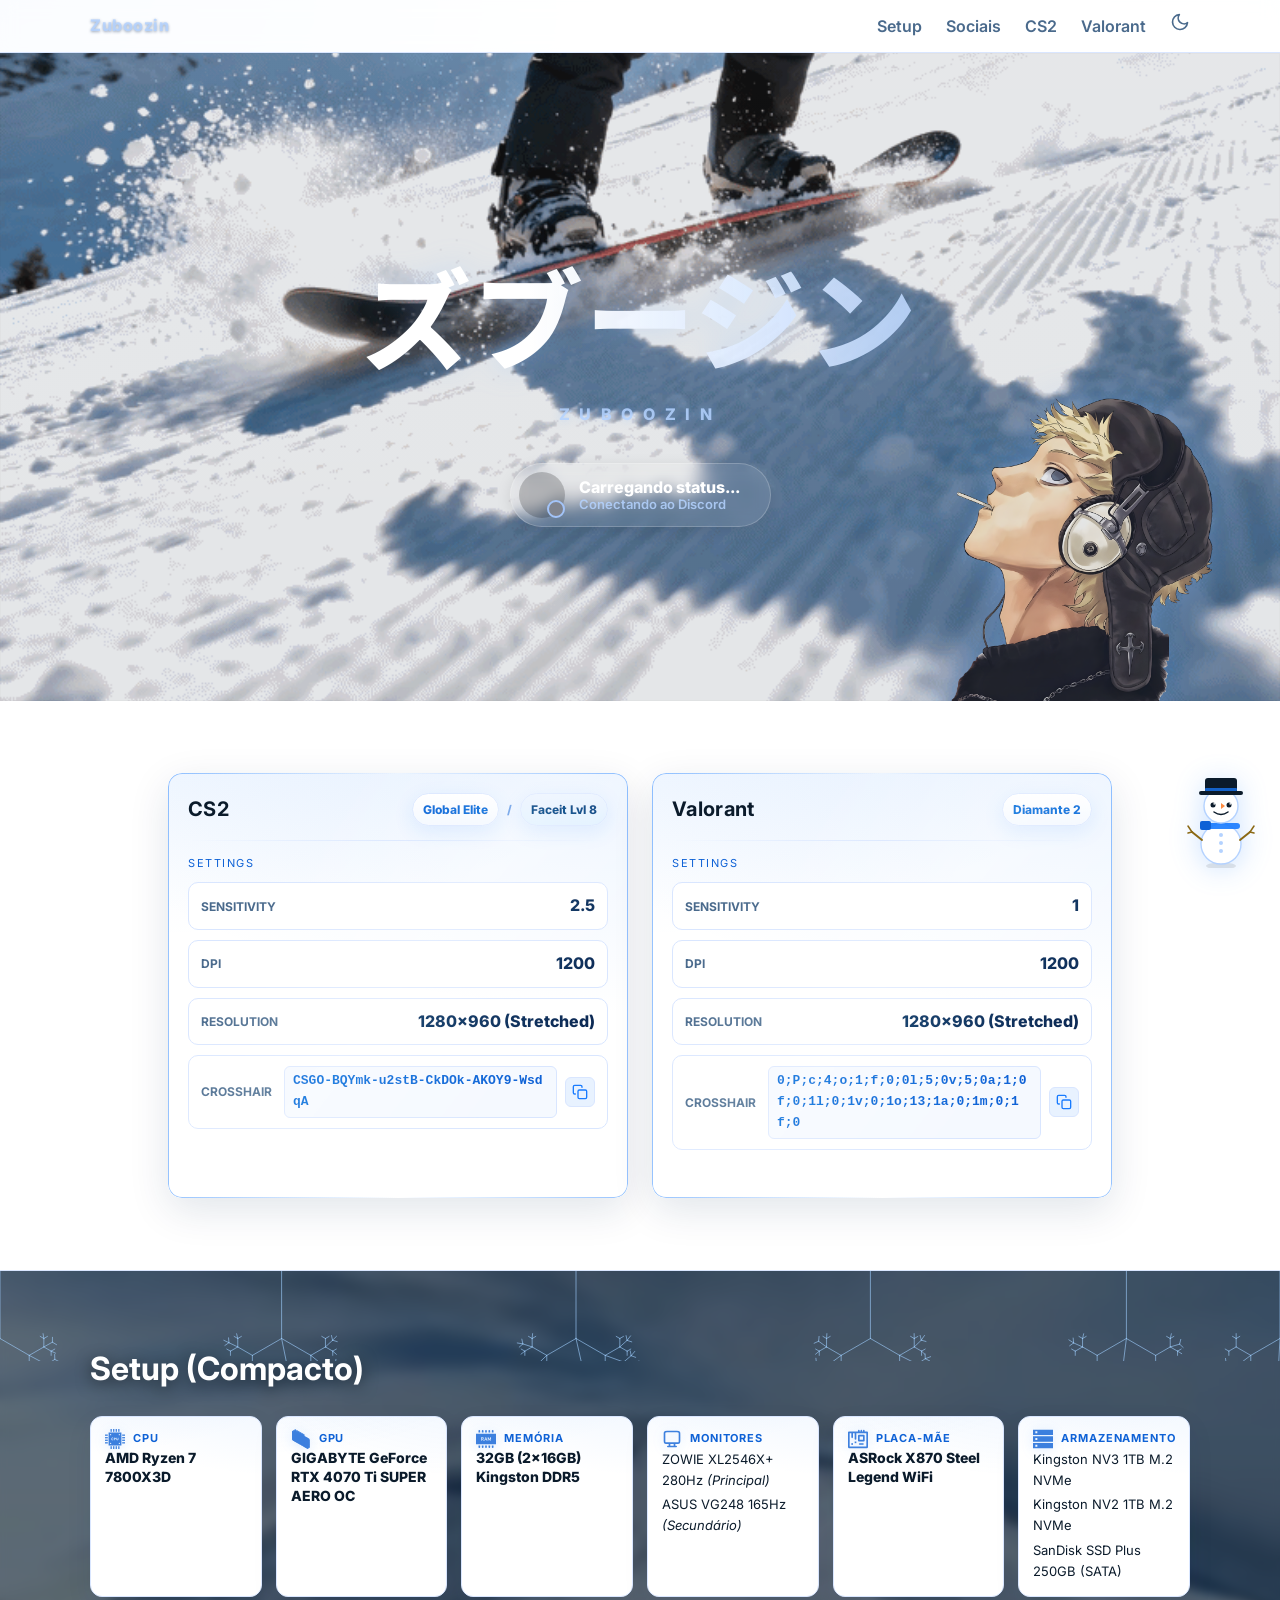
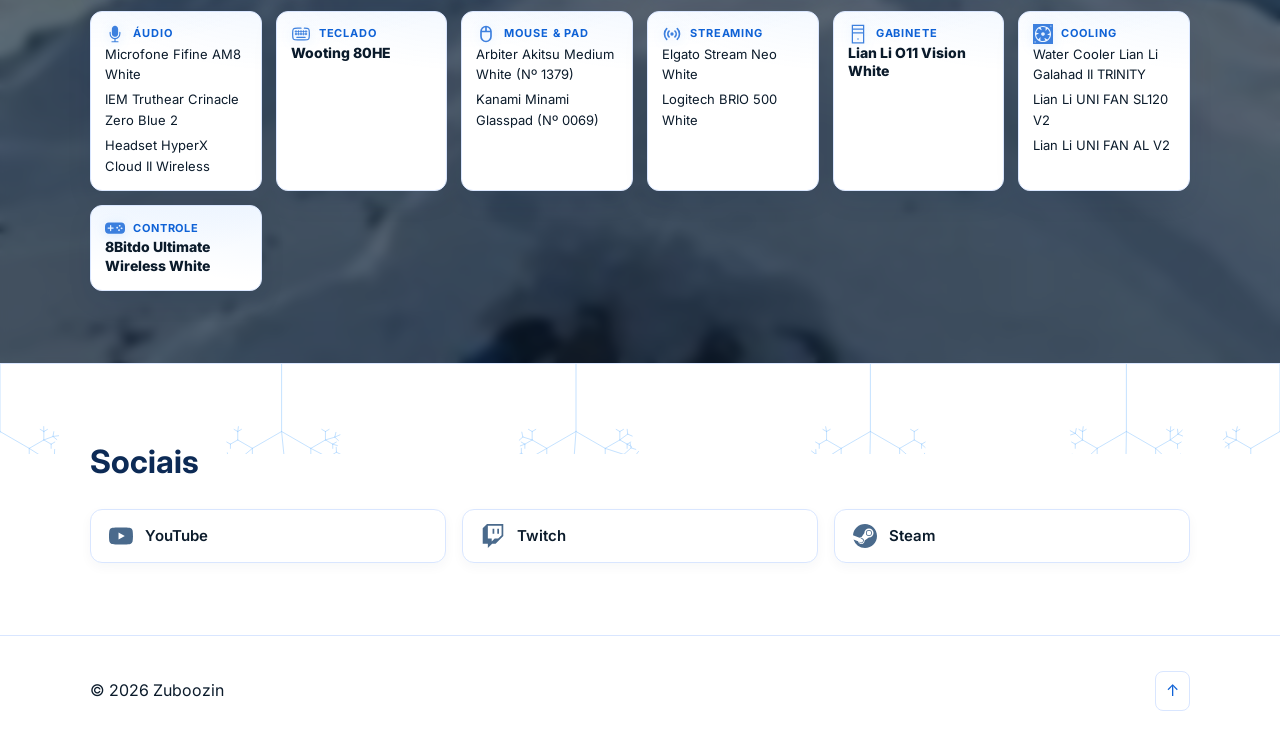
==== commit 1d4f09cd: "Versão 1.5 Adicionado: Superfície de gelo nos cards, Transição de seção com "congelamento" e Mascote" ====
--- a/index.html
+++ b/index.html
@@ -22,6 +22,7 @@
 
   <link rel="icon" type="image/svg+xml" href="images/snowflake.svg" />
   <link rel="stylesheet" href="assets/css/styles.css" />
+  <link rel="stylesheet" href="assets/css/art.css" />
 
   <script>
     const savedTheme = localStorage.getItem('theme') || 'light';
@@ -60,7 +61,21 @@
           </svg>
         </button>
       </nav>
-      <button class="menu-toggle" aria-label="Abrir menu" aria-expanded="false" aria-controls="nav-principal">☰</button>
+      <button class="menu-toggle" aria-label="Abrir menu" aria-expanded="false" aria-controls="nav-principal">
+        <svg class="icon-hamburger" aria-hidden="true" xmlns="http://www.w3.org/2000/svg" width="22" height="22"
+          viewBox="0 0 24 24" fill="none" stroke="currentColor" stroke-width="2" stroke-linecap="round"
+          stroke-linejoin="round">
+          <line x1="3" y1="6" x2="21" y2="6" />
+          <line x1="3" y1="12" x2="21" y2="12" />
+          <line x1="3" y1="18" x2="21" y2="18" />
+        </svg>
+        <svg class="icon-close" aria-hidden="true" xmlns="http://www.w3.org/2000/svg" width="22" height="22"
+          viewBox="0 0 24 24" fill="none" stroke="currentColor" stroke-width="2" stroke-linecap="round"
+          stroke-linejoin="round">
+          <line x1="18" y1="6" x2="6" y2="18" />
+          <line x1="6" y1="6" x2="18" y2="18" />
+        </svg>
+      </button>
     </div>
   </header>
 
@@ -328,7 +343,7 @@
             <header class="sc-head">
               <span class="sc-ic">
                 <div class="svg-icon"
-                  style="-webkit-mask-image: url('images/icons/pc case.svg'); mask-image: url('images/icons/pc case.svg');">
+                  style="-webkit-mask-image: url('images/icons/pc-case.svg'); mask-image: url('images/icons/pc-case.svg');">
                 </div>
               </span>
               <h3 class="sc-title">Gabinete</h3>
@@ -414,6 +429,7 @@
   </footer>
 
   <script src="assets/js/main.js"></script>
+  <script src="assets/js/art.js"></script>
 </body>
 
-</html>
+</html>
--- a/assets/css/styles.css
+++ b/assets/css/styles.css
@@ -115,6 +115,23 @@
   border: 0;
   color: var(--text);
   font-size: 22px;
+}
+
+.icon-close { display: none; }
+.icon-hamburger { display: block; }
+.menu-toggle[aria-expanded="true"] .icon-close { display: block; }
+.menu-toggle[aria-expanded="true"] .icon-hamburger { display: none; }
+
+.nav a:focus-visible,
+.backtotop:focus-visible,
+.btn-copy:focus-visible,
+.social-card:focus-visible,
+.theme-toggle-btn:focus-visible,
+.menu-toggle:focus-visible,
+.logo:focus-visible {
+  outline: 2px solid var(--primary);
+  outline-offset: 3px;
+  border-radius: 4px;
 }
 
 /* ===== HERO ===== */
--- a/assets/css/art.css
+++ b/assets/css/art.css
@@ -0,0 +1,183 @@
+/* ===============================================
+   ART.CSS — Ice Cracks · Freeze Transition · Mascot
+   =============================================== */
+
+/* ===== Ice Overlay on Cards ===== */
+.ice-overlay {
+  position: absolute;
+  inset: 0;
+  pointer-events: none;
+  opacity: 0.05;
+  border-radius: inherit;
+  overflow: hidden;
+  transition: opacity 0.4s ease;
+  z-index: 4;
+  mix-blend-mode: screen;
+}
+
+.ice-crack-canvas {
+  width: 100%;
+  height: 100%;
+  display: block;
+}
+
+.cs2wb-card:hover .ice-overlay,
+.sc-card:hover .ice-overlay {
+  opacity: 0.22;
+}
+
+.social-card:hover .ice-overlay {
+  opacity: 0.14;
+}
+
+[data-theme="dark"] .ice-overlay {
+  opacity: 0.08;
+}
+
+[data-theme="dark"] .cs2wb-card:hover .ice-overlay,
+[data-theme="dark"] .sc-card:hover .ice-overlay {
+  opacity: 0.28;
+}
+
+[data-theme="dark"] .social-card:hover .ice-overlay {
+  opacity: 0.18;
+}
+
+/* ===== Freeze Transition Canvas ===== */
+.freeze-canvas {
+  position: absolute;
+  top: 0;
+  left: 0;
+  width: 100%;
+  pointer-events: none;
+  z-index: 5;
+}
+
+/* ===== Snow Mascot ===== */
+#snow-mascot {
+  position: fixed;
+  bottom: 24px;
+  right: 24px;
+  z-index: 90;
+  width: 70px;
+  cursor: pointer;
+  user-select: none;
+  filter: drop-shadow(0 4px 14px rgba(24, 123, 255, 0.22));
+  transition: filter 0.25s ease;
+}
+
+#snow-mascot:hover {
+  filter: drop-shadow(0 6px 20px rgba(24, 123, 255, 0.4));
+}
+
+/* --- State animations --- */
+.snow-mascot--idle #mascot-svg {
+  animation: mascot-bob 3.2s ease-in-out infinite;
+}
+
+.snow-mascot--sleeping #mascot-svg {
+  animation: mascot-sleep 4s ease-in-out infinite;
+}
+
+.snow-mascot--dancing #mascot-svg {
+  animation: mascot-dance 0.48s ease-in-out infinite alternate;
+}
+
+.snow-mascot--waving #mascot-svg {
+  animation: mascot-wave 0.42s ease-in-out 3;
+}
+
+.snow-mascot--jumping #mascot-svg {
+  animation: mascot-jump 0.52s cubic-bezier(0.36, 0.07, 0.19, 0.97) forwards;
+}
+
+@keyframes mascot-bob {
+  0%, 100% { transform: translateY(0) rotate(0deg); }
+  40%       { transform: translateY(-5px) rotate(-2deg); }
+  60%       { transform: translateY(-5px) rotate(2deg); }
+}
+
+@keyframes mascot-sleep {
+  0%, 100% { transform: translateY(0) rotate(-4deg); }
+  50%       { transform: translateY(4px) rotate(4deg); }
+}
+
+@keyframes mascot-dance {
+  from { transform: translateY(0) rotate(-10deg) scale(1); }
+  to   { transform: translateY(-10px) rotate(10deg) scale(1.06); }
+}
+
+@keyframes mascot-wave {
+  0%, 100% { transform: rotate(0deg) translateY(0); }
+  25%       { transform: rotate(-14deg) translateY(-2px); }
+  75%       { transform: rotate(12deg) translateY(-2px); }
+}
+
+@keyframes mascot-jump {
+  0%   { transform: translateY(0) scaleY(1) scaleX(1); }
+  25%  { transform: translateY(-22px) scaleY(1.06) scaleX(0.94); }
+  55%  { transform: translateY(-4px) scaleY(1) scaleX(1); }
+  75%  { transform: translateY(0) scaleY(0.92) scaleX(1.06); }
+  100% { transform: translateY(0) scaleY(1) scaleX(1); }
+}
+
+/* ZZZ float */
+#mascot-zzz {
+  animation: zzz-float 2.2s ease-in-out infinite;
+}
+
+@keyframes zzz-float {
+  0%, 100% { transform: translateY(0); opacity: 0.65; }
+  50%       { transform: translateY(-5px); opacity: 1; }
+}
+
+/* Music note */
+#mascot-note {
+  animation: note-pop 0.5s ease-in-out infinite alternate;
+}
+
+@keyframes note-pop {
+  from { transform: translateY(0) rotate(-12deg) scale(1); }
+  to   { transform: translateY(-6px) rotate(12deg) scale(1.1); }
+}
+
+/* --- Tooltip --- */
+.mascot-tooltip {
+  position: absolute;
+  bottom: 80px;
+  right: 0;
+  background: var(--surface, #fff);
+  border: 1px solid var(--border, #d9e6ff);
+  border-radius: 12px 12px 2px 12px;
+  padding: 7px 13px;
+  font-size: 13px;
+  font-weight: 600;
+  color: var(--text, #0b1b2b);
+  white-space: nowrap;
+  box-shadow: 0 4px 18px rgba(12, 42, 85, 0.14);
+  font-family: Inter, sans-serif;
+  opacity: 0;
+  transform: translateY(8px) scale(0.93);
+  transition: opacity 0.2s ease, transform 0.2s ease;
+  pointer-events: none;
+}
+
+.mascot-tooltip.visible {
+  opacity: 1;
+  transform: translateY(0) scale(1);
+}
+
+/* --- Mobile --- */
+@media (max-width: 600px) {
+  #snow-mascot {
+    bottom: 14px;
+    right: 14px;
+    width: 54px;
+  }
+
+  .mascot-tooltip {
+    bottom: 66px;
+    font-size: 12px;
+    padding: 6px 11px;
+  }
+}
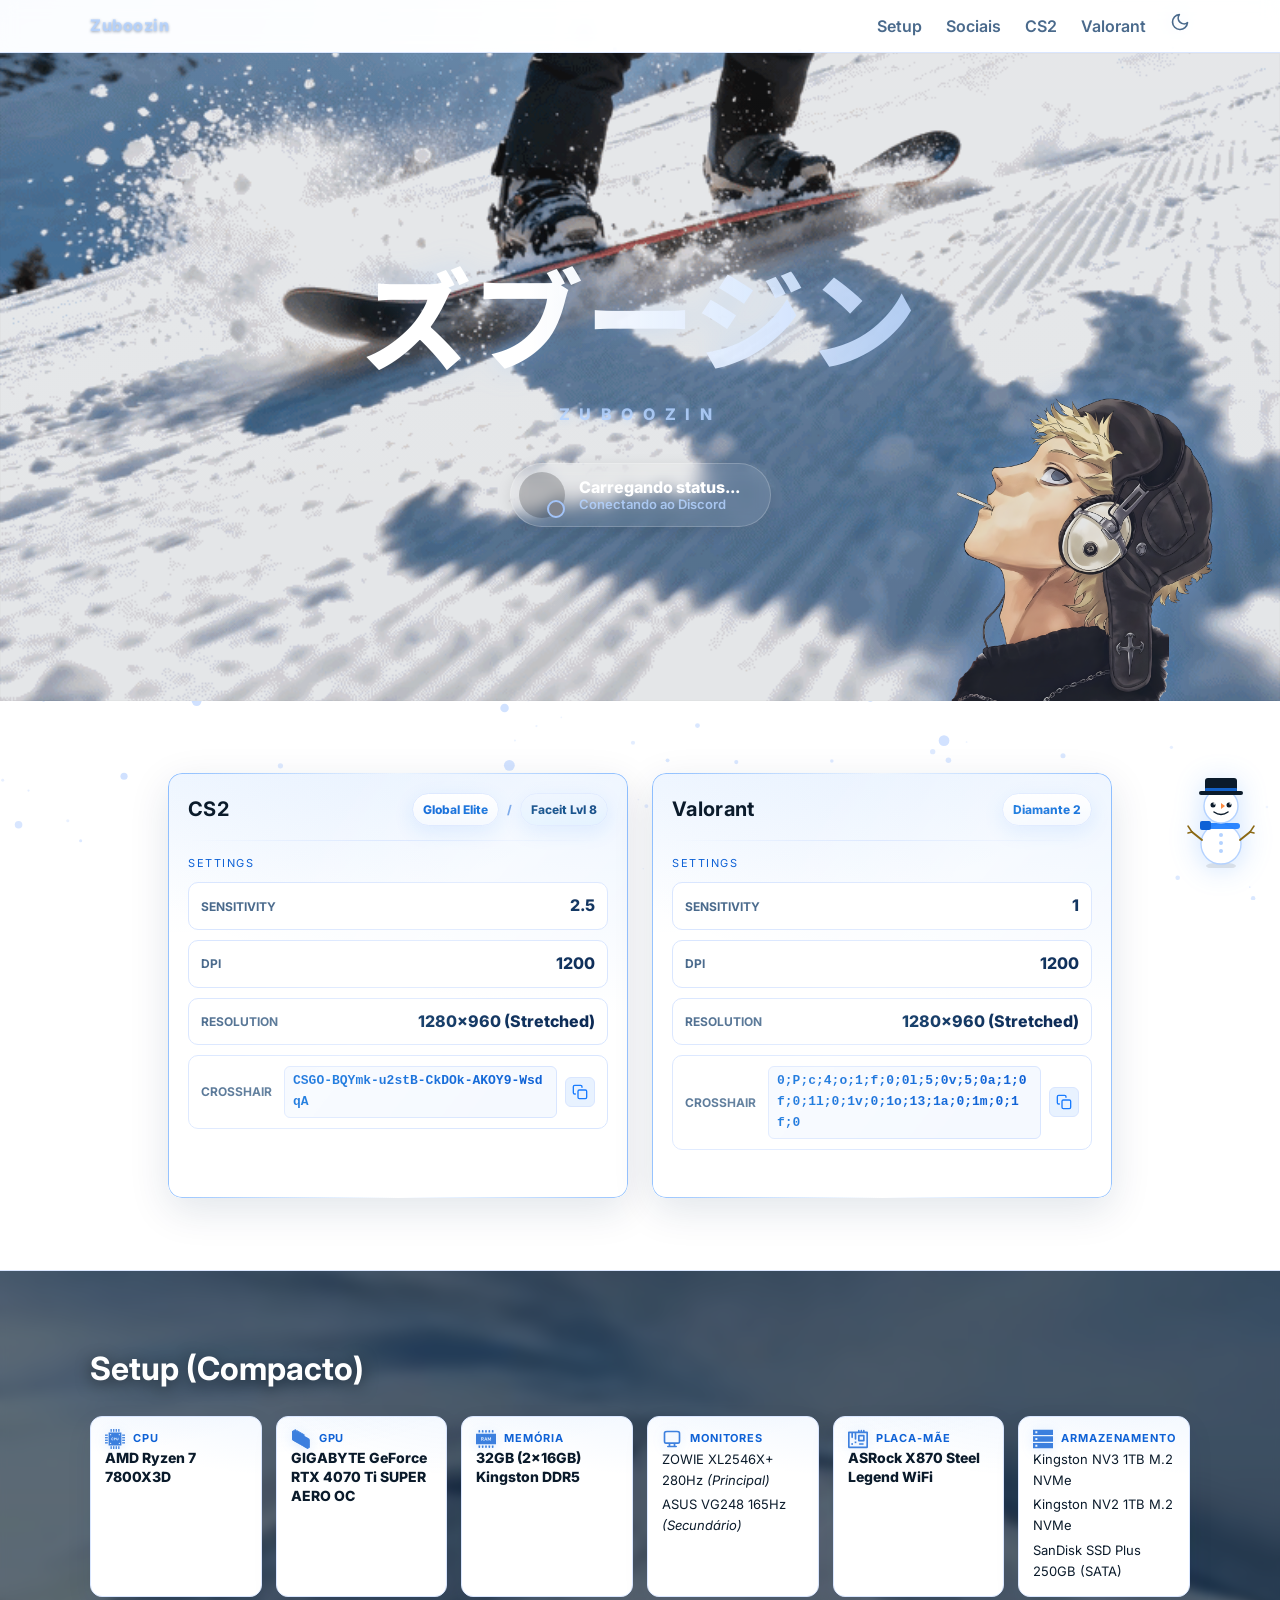
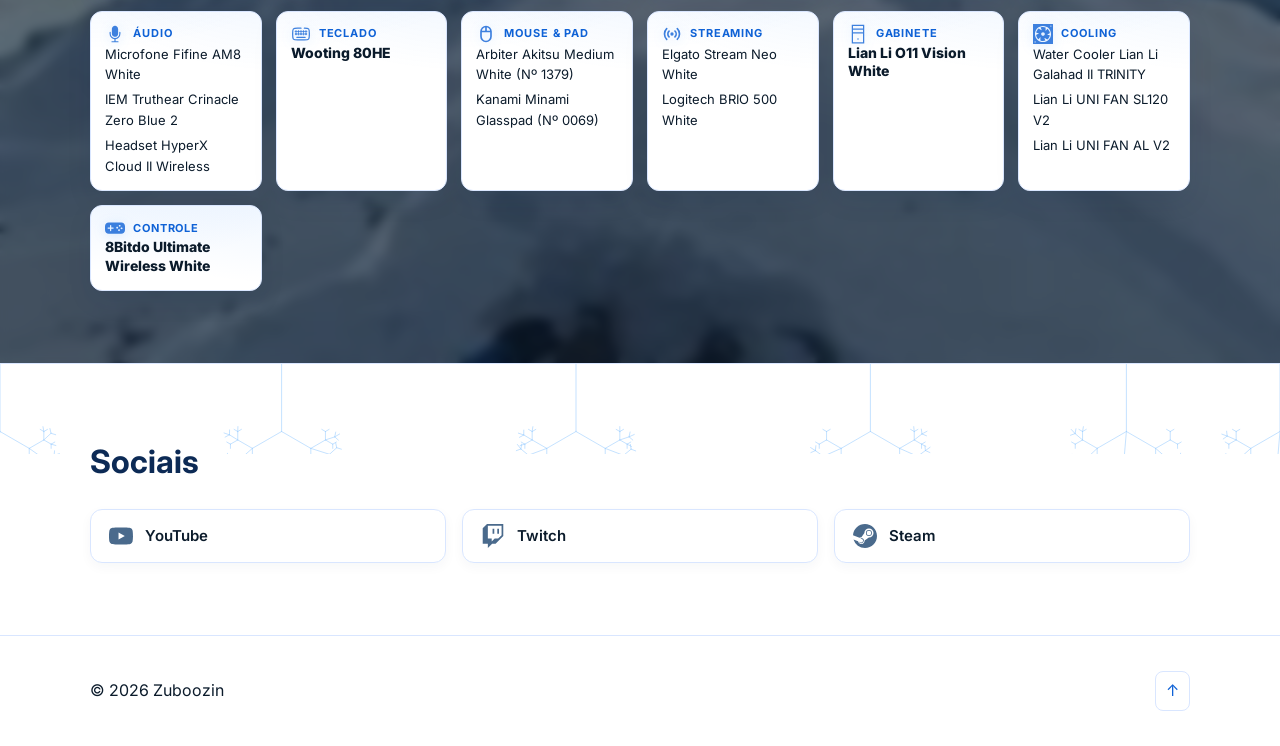
==== commit e29f6d42: "Optimize background video loading Defer offscreen media, honor reduced-motion and data-saving prefer" ====
--- a/index.html
+++ b/index.html
@@ -81,8 +81,8 @@
 
   <main>
     <section id="inicio" class="hero">
-      <video class="hero__video" autoplay muted loop playsinline poster="images/hero-poster.jpg">
-        <source src="assets/video/Background_1.mp4" type="video/mp4" />
+      <video class="hero__video" muted loop playsinline preload="none" poster="images/hero-poster.jpg" data-video>
+        <source data-src="assets/video/Background_1.mp4" type="video/mp4" />
       </video>
       <div class="hero__frost" aria-hidden="true"></div>
 
@@ -202,8 +202,8 @@
     </section>
 
     <section id="setup" class="section setup-video-section">
-      <video class="setup__video" autoplay muted loop playsinline poster="images/setup-poster.jpg">
-        <source src="assets/video/0319.mp4" type="video/mp4" />
+      <video class="setup__video" muted loop playsinline preload="none" poster="images/setup-poster.jpg" data-video>
+        <source data-src="assets/video/0319.mp4" type="video/mp4" />
       </video>
       <div class="setup__overlay" aria-hidden="true"></div>
 
@@ -432,4 +432,4 @@
   <script src="assets/js/art.js"></script>
 </body>
 
-</html>+</html>
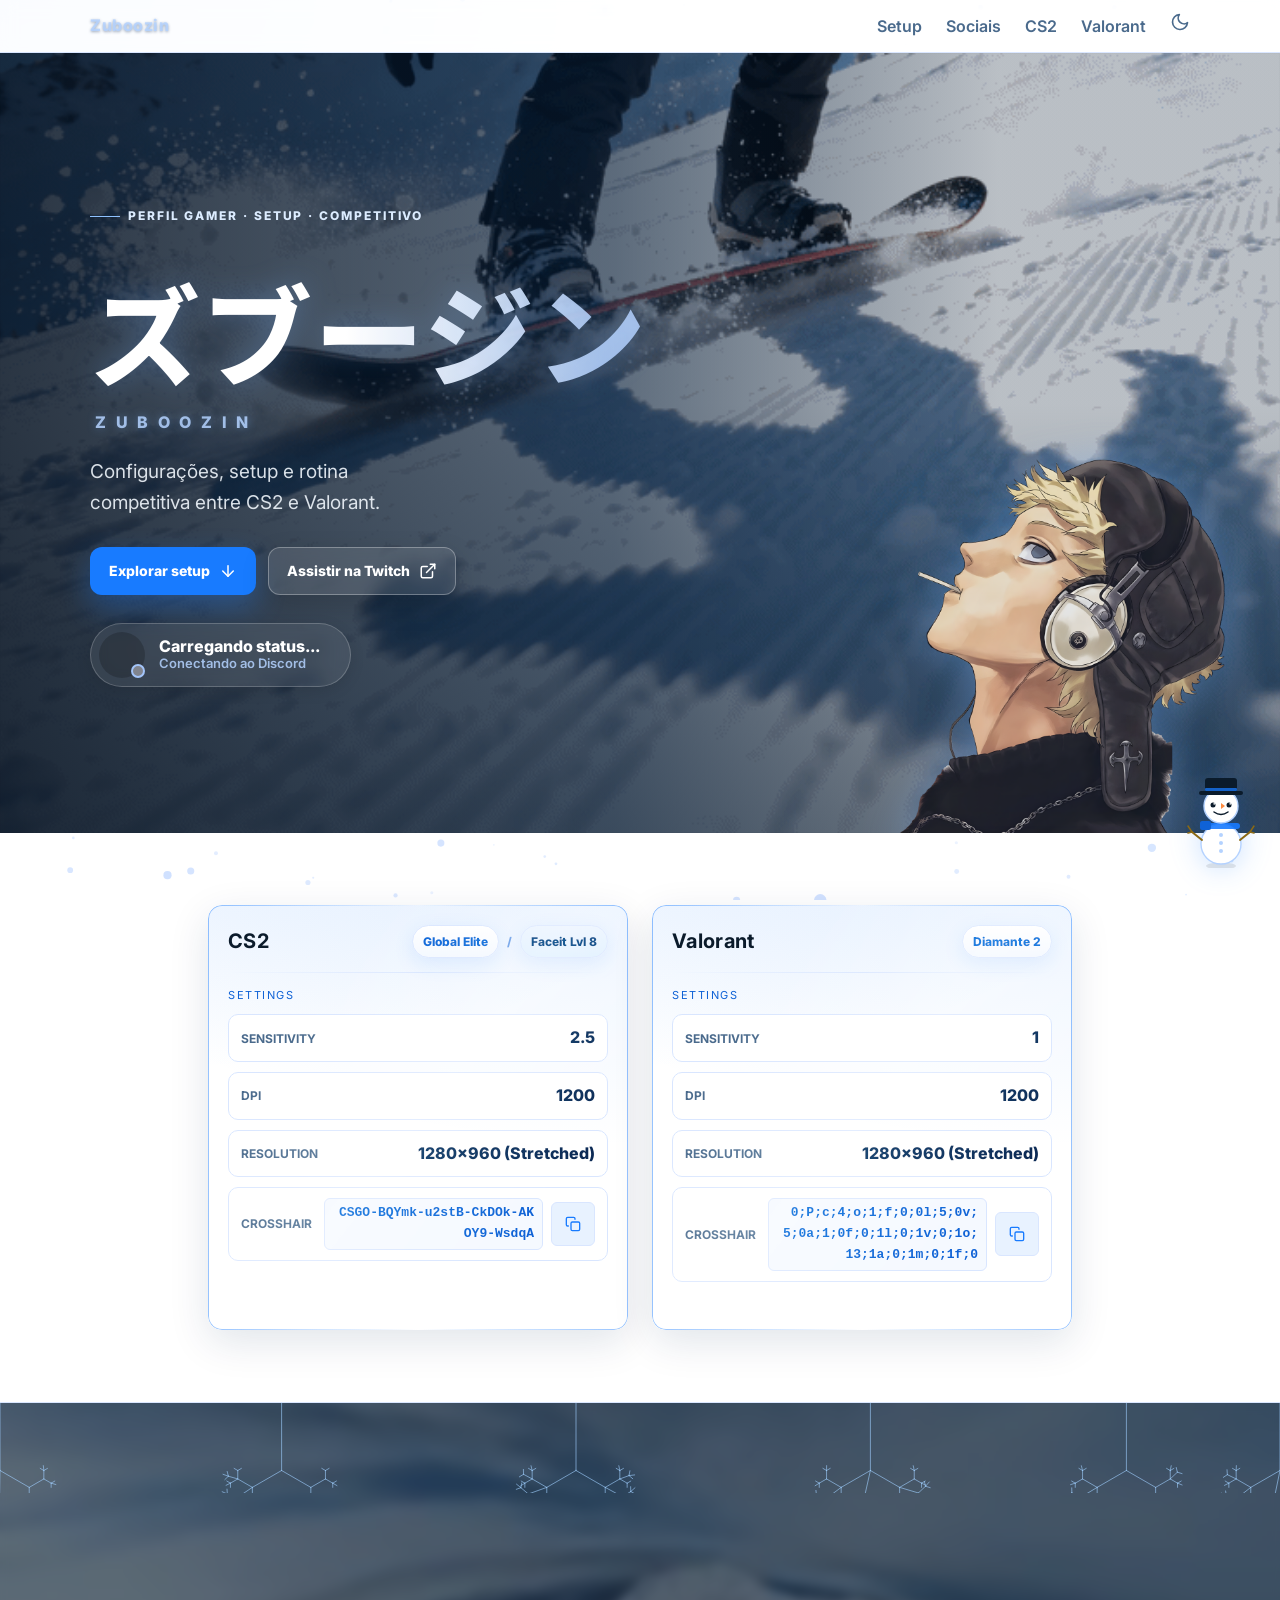
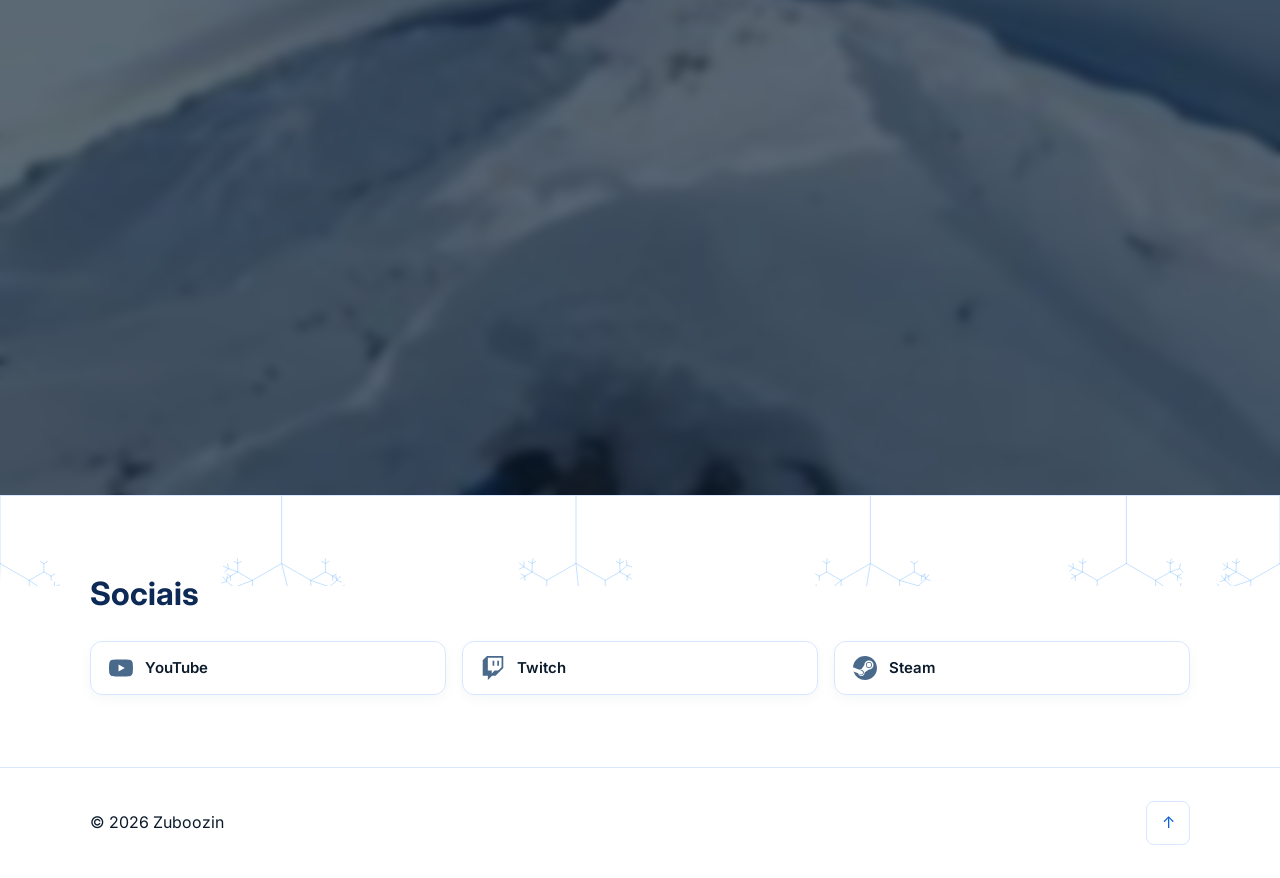
==== commit ed89d0f7: "Refine hero content and hierarchy Introduce a clearer brand statement, setup and Twitch calls to act" ====
--- a/index.html
+++ b/index.html
@@ -87,21 +87,48 @@
       <div class="hero__frost" aria-hidden="true"></div>
 
       <div class="container hero__content">
-        <h1 class="title-snow" lang="ja">ズブージン</h1>
-        <p class="subtitle-pt">ZUBOOZIN</p>
-
-        <div id="discord-status" class="discord-status">
-          <div class="ds-avatar">
-            <img id="ds-pfp" src="" alt="Discord Avatar" style="display: none;">
-            <img id="ds-decoration" class="ds-decoration" src="" alt="Avatar Decoration" style="display: none;">
-            <div id="ds-indicator" class="ds-indicator offline"></div>
+        <div class="hero__copy">
+          <p class="hero__eyebrow">Perfil gamer · Setup · Competitivo</p>
+          <h1 class="title-snow" lang="ja">ズブージン</h1>
+          <p class="subtitle-pt">ZUBOOZIN</p>
+          <p class="hero__description">
+            Configurações, setup e rotina competitiva entre CS2 e Valorant.
+          </p>
+
+          <div class="hero__actions">
+            <a class="hero__cta hero__cta--primary" href="#setup">
+              Explorar setup
+              <svg aria-hidden="true" viewBox="0 0 24 24" width="18" height="18" fill="none" stroke="currentColor"
+                stroke-width="2" stroke-linecap="round" stroke-linejoin="round">
+                <path d="M12 5v14"></path>
+                <path d="m19 12-7 7-7-7"></path>
+              </svg>
+            </a>
+            <a class="hero__cta hero__cta--secondary" href="https://www.twitch.tv/zuboozin" target="_blank"
+              rel="noopener noreferrer">
+              Assistir na Twitch
+              <svg aria-hidden="true" viewBox="0 0 24 24" width="18" height="18" fill="none" stroke="currentColor"
+                stroke-width="2" stroke-linecap="round" stroke-linejoin="round">
+                <path d="M15 3h6v6"></path>
+                <path d="M10 14 21 3"></path>
+                <path d="M18 13v6a2 2 0 0 1-2 2H5a2 2 0 0 1-2-2V8a2 2 0 0 1 2-2h6"></path>
+              </svg>
+            </a>
           </div>
-          <div class="ds-info">
-            <div class="ds-name-row">
-              <span id="ds-name" class="ds-name">Carregando status...</span>
-              <div id="ds-devices" class="ds-devices"></div>
+
+          <div id="discord-status" class="discord-status">
+            <div class="ds-avatar">
+              <img id="ds-pfp" src="" alt="Discord Avatar" style="display: none;">
+              <img id="ds-decoration" class="ds-decoration" src="" alt="Avatar Decoration" style="display: none;">
+              <div id="ds-indicator" class="ds-indicator offline"></div>
             </div>
-            <span id="ds-activity" class="ds-activity">Conectando ao Discord</span>
+            <div class="ds-info">
+              <div class="ds-name-row">
+                <span id="ds-name" class="ds-name">Carregando status...</span>
+                <div id="ds-devices" class="ds-devices"></div>
+              </div>
+              <span id="ds-activity" class="ds-activity">Conectando ao Discord</span>
+            </div>
           </div>
         </div>
       </div>
--- a/assets/css/styles.css
+++ b/assets/css/styles.css
@@ -43,6 +43,16 @@
   min-height: 100vh;
 }
 
+html {
+  scroll-padding-top: 72px;
+}
+
+*,
+*::before,
+*::after {
+  box-sizing: border-box;
+}
+
 body {
   font-family: Inter, system-ui, -apple-system, Segoe UI, Roboto, Arial, sans-serif;
   background:
@@ -64,7 +74,7 @@
 
 /* Helpers */
 .container {
-  width: min(1100px, 92%);
+  width: min(1100px, calc(100% - 32px));
   margin: 0 auto;
 }
 
@@ -115,6 +125,12 @@
   border: 0;
   color: var(--text);
   font-size: 22px;
+  width: 44px;
+  height: 44px;
+  padding: 0;
+  align-items: center;
+  justify-content: center;
+  border-radius: 10px;
 }
 
 .icon-close { display: none; }
@@ -137,11 +153,11 @@
 /* ===== HERO ===== */
 .hero {
   position: relative;
-  height: 72vh;
-  min-height: 520px;
+  height: calc(100svh - 69px);
+  min-height: 640px;
+  max-height: 780px;
   display: grid;
   place-items: center;
-  text-align: center;
   overflow: hidden;
 }
 
@@ -159,17 +175,47 @@
   position: absolute;
   inset: 0;
   z-index: 1;
-  background: linear-gradient(180deg, rgba(255, 255, 255, .06), rgba(255, 255, 255, 0));
+  background:
+    linear-gradient(90deg, rgba(5, 18, 34, .82) 0%, rgba(7, 30, 56, .58) 48%, rgba(8, 31, 56, .12) 78%),
+    linear-gradient(180deg, rgba(4, 18, 34, .08) 45%, rgba(4, 18, 34, .44) 100%);
   box-shadow: inset 0 0 0 1px rgba(0, 0, 0, .02);
 }
 
 .hero__content {
   position: relative;
   z-index: 2;
+  display: flex;
+  align-items: center;
+  min-height: 100%;
+  text-align: left;
+}
+
+.hero__copy {
+  width: min(640px, 64%);
+}
+
+.hero__eyebrow {
+  display: inline-flex;
+  align-items: center;
+  gap: 8px;
+  margin: 0 0 18px;
+  color: #dcecff;
+  font-size: 12px;
+  font-weight: 800;
+  letter-spacing: .16em;
+  line-height: 1.4;
+  text-transform: uppercase;
+}
+
+.hero__eyebrow::before {
+  content: "";
+  width: 30px;
+  height: 1px;
+  background: #8fc2ff;
 }
 
 .hero h1 {
-  margin: 0 0 10px;
+  margin: 0;
 }
 
 /* TÍTULO CLEAN "NEVE" */
@@ -208,9 +254,72 @@
   color: var(--snow-stroke);
   letter-spacing: 0.6em;
   text-transform: uppercase;
-  margin-top: -10px;
-  margin-bottom: 20px;
+  margin: -8px 0 20px 5px;
   text-shadow: 0 0 10px rgba(120, 180, 255, 0.4);
+}
+
+.hero__description {
+  max-width: 540px;
+  margin: 0;
+  color: rgba(244, 249, 255, .88);
+  font-size: clamp(16px, 1.8vw, 19px);
+  line-height: 1.65;
+  text-wrap: balance;
+}
+
+.hero__actions {
+  display: flex;
+  flex-wrap: wrap;
+  gap: 12px;
+  margin-top: 28px;
+}
+
+.hero__cta {
+  min-height: 48px;
+  padding: 0 18px;
+  display: inline-flex;
+  align-items: center;
+  justify-content: center;
+  gap: 9px;
+  border: 1px solid transparent;
+  border-radius: 12px;
+  color: #fff;
+  font-size: 14px;
+  font-weight: 800;
+  line-height: 1;
+  text-decoration: none;
+  box-shadow: 0 10px 28px rgba(0, 0, 0, .15);
+  transition: transform .2s ease, background-color .2s ease, border-color .2s ease, box-shadow .2s ease;
+}
+
+.hero__cta:hover {
+  transform: translateY(-2px);
+}
+
+.hero__cta--primary {
+  background: var(--primary);
+  box-shadow: 0 12px 30px rgba(24, 123, 255, .32);
+}
+
+.hero__cta--primary:hover {
+  background: var(--primary-600);
+  box-shadow: 0 16px 34px rgba(24, 123, 255, .38);
+}
+
+.hero__cta--secondary {
+  background: rgba(255, 255, 255, .1);
+  border-color: rgba(255, 255, 255, .3);
+  backdrop-filter: blur(10px);
+}
+
+.hero__cta--secondary:hover {
+  background: rgba(255, 255, 255, .17);
+  border-color: rgba(255, 255, 255, .5);
+}
+
+.hero__cta:focus-visible {
+  outline: 2px solid #fff;
+  outline-offset: 3px;
 }
 
 /* ===== Seções ===== */
@@ -404,6 +513,9 @@
   margin: 0;
   font-weight: 800;
   color: #0c2a55;
+  min-width: 0;
+  text-align: right;
+  overflow-wrap: anywhere;
 }
 
 /* ===== Footer ===== */
@@ -425,7 +537,11 @@
   text-decoration: none;
   border: 1px solid var(--border);
   border-radius: 8px;
-  padding: 6px 10px;
+  min-width: 44px;
+  min-height: 44px;
+  display: inline-flex;
+  align-items: center;
+  justify-content: center;
 }
 
 /* ===== Setup Compact (cards) ===== */
@@ -546,6 +662,7 @@
   display: flex;
   align-items: center;
   gap: 8px;
+  min-width: 0;
 }
 
 .cs2wb-cross code {
@@ -557,6 +674,8 @@
   font-size: 13px;
   color: var(--wb-primary-600);
   word-break: break-all;
+  min-width: 0;
+  flex: 1;
 }
 
 .btn-copy {
@@ -564,7 +683,10 @@
   border: 1px solid var(--wb-border);
   color: var(--wb-primary);
   border-radius: 6px;
-  padding: 6px;
+  width: 44px;
+  height: 44px;
+  padding: 0;
+  flex: 0 0 44px;
   display: flex;
   align-items: center;
   justify-content: center;
@@ -668,8 +790,12 @@
 
 /* ===== Responsivo da navegação (Menu Animado) ===== */
 @media (max-width: 900px) {
+  body.menu-open {
+    overflow: hidden;
+  }
+
   .menu-toggle {
-    display: block;
+    display: inline-flex;
   }
   
   .nav {
@@ -682,29 +808,41 @@
     border-bottom: 1px solid var(--border);
     display: flex;
     flex-direction: column;
-    align-items: center;
+    align-items: stretch;
     max-height: 0;
     opacity: 0;
     overflow: hidden;
     padding: 0;
     visibility: hidden;
-    transition: max-height 0.4s cubic-bezier(0.4, 0, 0.2, 1), 
+    overscroll-behavior: contain;
+    transition: max-height 0.4s cubic-bezier(0.4, 0, 0.2, 1),
                 opacity 0.3s ease, 
                 padding 0.3s ease,
                 visibility 0.4s;
   }
 
   .nav.nav--open {
-    max-height: 350px;
+    max-height: calc(100dvh - 69px);
     opacity: 1;
-    padding: 24px 0;
+    padding: 12px 16px calc(12px + env(safe-area-inset-bottom));
     visibility: visible;
+    overflow-y: auto;
     box-shadow: 0 10px 30px rgba(18, 63, 120, 0.08);
   }
 
   .nav a {
-    margin: 12px 0;
-    font-size: 18px;
+    min-height: 48px;
+    margin: 0;
+    padding: 0 12px;
+    display: flex;
+    align-items: center;
+    justify-content: center;
+    border-radius: 10px;
+    font-size: 17px;
+  }
+
+  .nav a:active {
+    background: var(--accent);
   }
 }
 
@@ -736,15 +874,15 @@
 
 .hero__avatar-container--boundary {
   position: absolute; 
-  bottom: -25px;
-  right: 5%; 
+  bottom: -18px;
+  right: max(4%, calc((100vw - 1180px) / 2));
   z-index: 3; 
   filter: drop-shadow(0 0 20px rgba(120, 180, 255, 0.4));
   transition: transform 0.3s ease-in-out;
 }
 
 .hero__avatar--boundary {
-  width: clamp(200px, 25vw, 350px); 
+  width: clamp(270px, 30vw, 410px);
   height: auto;
   opacity: 0.95;
   transition: opacity 0.3s ease;
@@ -759,12 +897,49 @@
 }
 
 @media (max-width: 900px) {
+  .hero {
+    height: auto;
+    min-height: calc(100svh - 69px);
+    max-height: none;
+    padding: 64px 0 0;
+    align-content: center;
+  }
+
+  .hero__content {
+    width: min(calc(100% - 32px), 620px);
+    justify-content: center;
+    text-align: center;
+  }
+
+  .hero__copy {
+    width: 100%;
+  }
+
+  .hero__eyebrow {
+    justify-content: center;
+  }
+
+  .hero__description {
+    margin-inline: auto;
+  }
+
+  .hero__actions {
+    justify-content: center;
+  }
+
+  .discord-status {
+    margin-inline: auto;
+  }
+
   .hero__avatar-container--boundary {
     position: relative;
     right: auto;
     bottom: auto;
-    margin-top: 30px;
-    margin-bottom: -40px; 
+    margin: 24px auto -8px;
+  }
+
+  .hero__avatar--boundary {
+    width: clamp(180px, 42vw, 260px);
   }
 }
 
@@ -773,7 +948,7 @@
   display: inline-flex;
   align-items: center;
   gap: 14px;
-  margin-top: 15px;
+  margin-top: 28px;
   padding: 8px 22px 8px 8px;
   background: rgba(255, 255, 255, 0.08);
   border: 1px solid rgba(255, 255, 255, 0.2);
@@ -836,6 +1011,7 @@
   display: flex;
   flex-direction: column;
   line-height: 1.2;
+  min-width: 0;
 }
 
 .ds-name {
@@ -1033,7 +1209,143 @@
 
 @media (max-width: 900px) {
   .theme-toggle-btn {
-    margin: 12px 0;
+    min-height: 48px;
+    margin: 0;
+    padding: 0 12px;
+    border-radius: 10px;
+  }
+}
+
+@media (max-width: 700px) {
+  .section {
+    padding: 56px 0;
+  }
+
+  .games-grid {
+    gap: 18px;
+  }
+
+  .cs2wb-card {
+    width: 100%;
+  }
+
+  .social-card {
+    min-height: 52px;
+  }
+}
+
+@media (max-width: 520px) {
+  .container {
+    width: min(100% - 24px, 1100px);
+  }
+
+  .header__inner {
+    padding: 8px 0;
+  }
+
+  .hero {
+    min-height: calc(100svh - 61px);
+    padding-top: 56px;
+  }
+
+  .title-snow {
+    font-size: clamp(44px, 15vw, 64px);
+    letter-spacing: 1px;
+  }
+
+  .subtitle-pt {
+    letter-spacing: 0.38em;
+    margin-bottom: 16px;
+  }
+
+  .hero__eyebrow {
+    margin-bottom: 14px;
+    font-size: 10px;
+    letter-spacing: .12em;
+  }
+
+  .hero__description {
+    font-size: 15px;
+    line-height: 1.55;
+  }
+
+  .hero__actions {
+    width: 100%;
+    margin-top: 22px;
+  }
+
+  .hero__cta {
+    width: 100%;
+  }
+
+  .discord-status {
+    width: min(100%, 330px);
+    gap: 10px;
+    padding-right: 14px;
+  }
+
+  .ds-avatar {
+    width: 42px;
+    height: 42px;
+    flex: 0 0 42px;
+  }
+
+  .ds-name {
+    font-size: 15px;
+  }
+
+  .ds-activity {
+    max-width: 100%;
+    font-size: 12px;
+  }
+
+  .cs2wb-card {
+    padding: 16px;
+  }
+
+  .cs2wb-head {
+    align-items: flex-start;
+    flex-wrap: wrap;
+  }
+
+  .cs2wb-ranks {
+    flex-wrap: wrap;
+    justify-content: flex-end;
+  }
+
+  .cs2wb-row {
+    align-items: flex-start;
+    padding: 10px;
+  }
+
+  .cs2wb-row dt {
+    flex: 0 0 auto;
+  }
+
+  .cs2wb-row dd {
+    flex: 1;
+  }
+
+  .cs2wb-row--crosshair {
+    display: block;
+  }
+
+  .cs2wb-row--crosshair dt {
+    display: block;
+    margin-bottom: 8px;
+  }
+
+  .cs2wb-row--crosshair dd {
+    text-align: left;
+  }
+
+  .social-grid {
+    grid-template-columns: 1fr;
+    gap: 12px;
+  }
+
+  .footer__inner {
+    padding-bottom: calc(20px + env(safe-area-inset-bottom));
   }
 }
 
@@ -1075,4 +1387,4 @@
 /* 4. Transição para os cartões CS2 e Valorant */
 .cs2wb-card {
   transition: background-color 0.4s ease, color 0.4s ease, border-color 0.4s ease;
-}+}
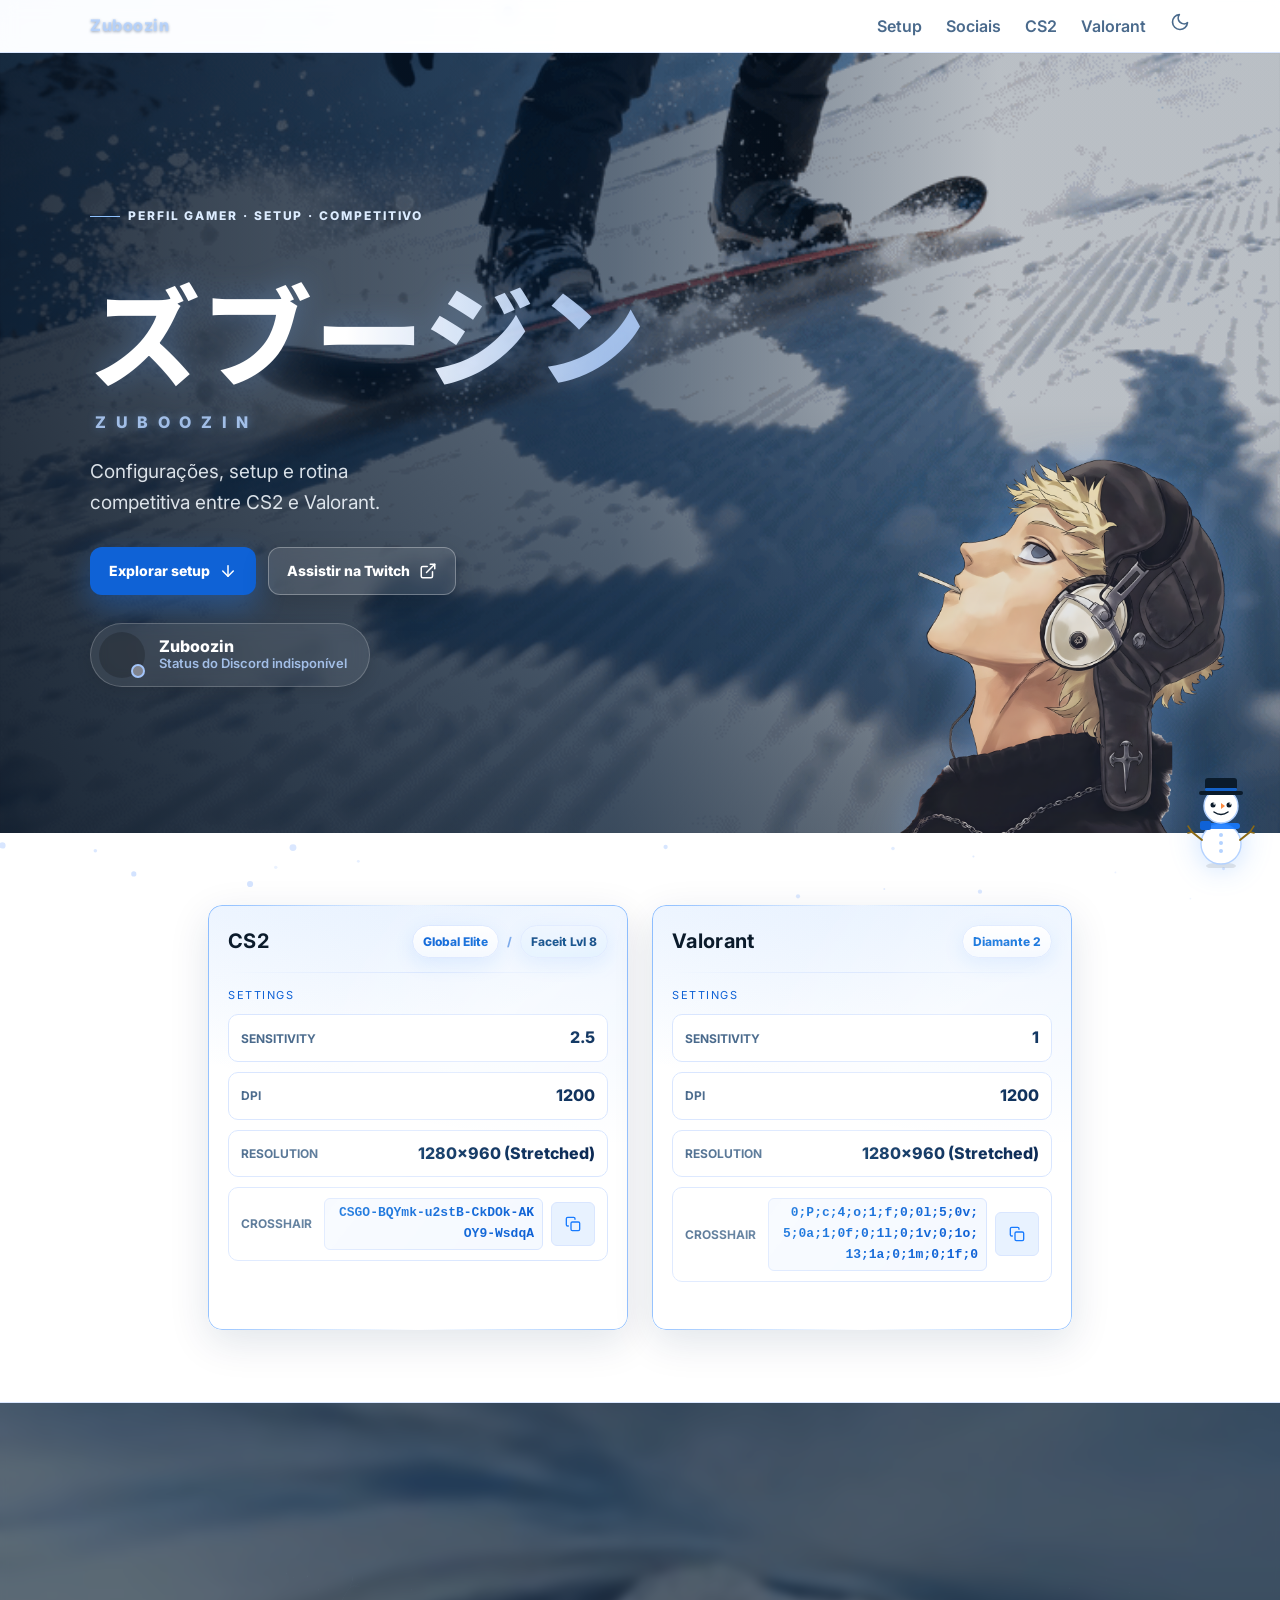
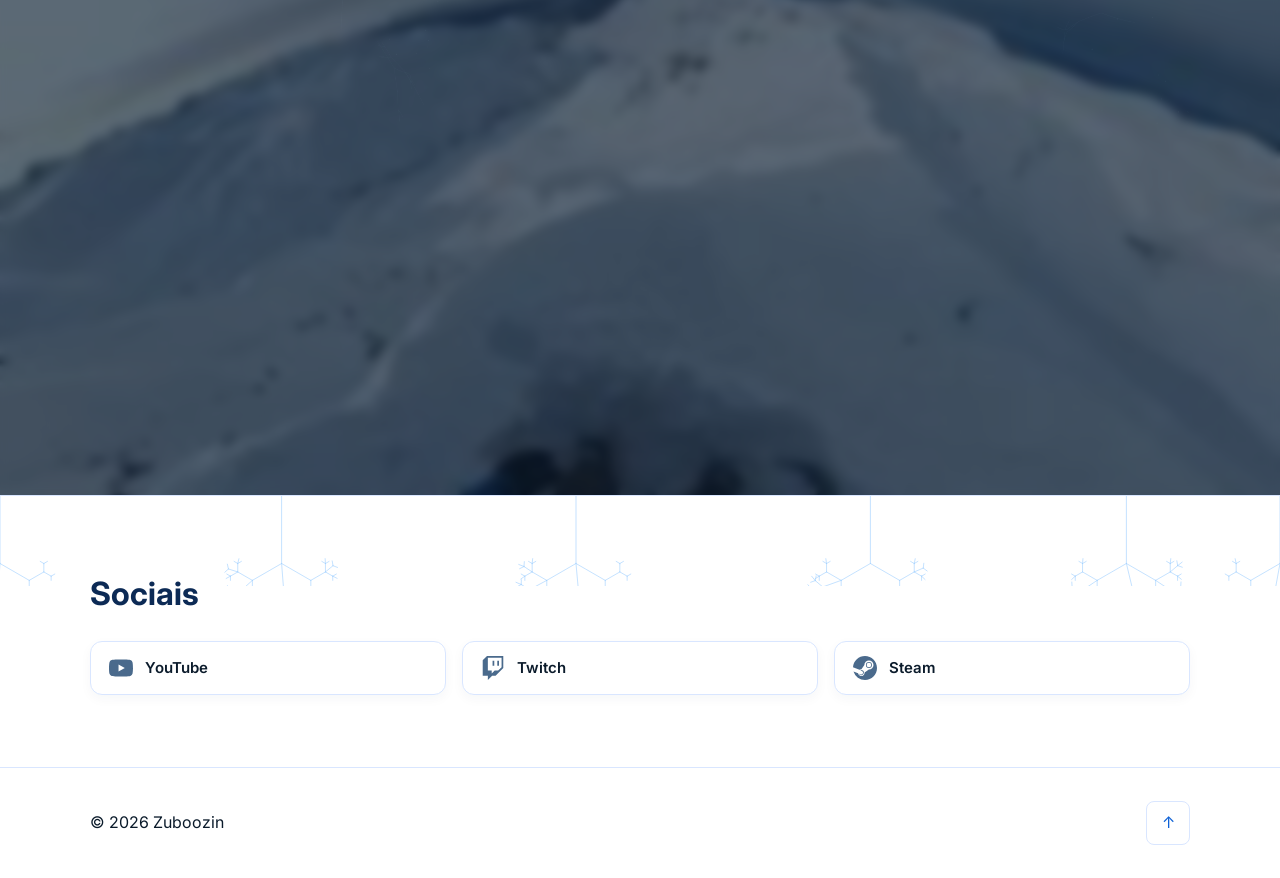
==== commit 49b68c82: "Improve accessibility and reduced motion Add skip navigation, accessible dynamic states and controls" ====
--- a/index.html
+++ b/index.html
@@ -7,7 +7,7 @@
   <title>ズブージン | 雪</title>
   <meta name="description"
     content="Site oficial de Cauê com tema neve: fundo branco e acentos azuis. Setup, downloads e redes sociais." />
-  <meta name="color-scheme" content="light" />
+  <meta name="color-scheme" content="light dark" />
   <meta name="theme-color" content="#187bff" />
 
   <meta property="og:title" content="Zuboozin | Hub">
@@ -31,6 +31,7 @@
 </head>
 
 <body>
+  <a class="skip-link" href="#conteudo-principal">Pular para o conteúdo principal</a>
   <canvas id="snow" aria-hidden="true"></canvas>
 
   <header class="header">
@@ -42,13 +43,16 @@
         <a href="#cs2">CS2</a>
         <a href="#valorant">Valorant</a>
 
-        <button id="theme-toggle" class="theme-toggle-btn" aria-label="Alternar Tema">
+        <button id="theme-toggle" class="theme-toggle-btn" type="button" aria-label="Ativar tema escuro"
+          aria-pressed="false">
           <svg class="icon-moon" xmlns="http://www.w3.org/2000/svg" width="20" height="20" viewBox="0 0 24 24"
-            fill="none" stroke="currentColor" stroke-width="2" stroke-linecap="round" stroke-linejoin="round">
+            fill="none" stroke="currentColor" stroke-width="2" stroke-linecap="round" stroke-linejoin="round"
+            aria-hidden="true">
             <path d="M21 12.79A9 9 0 1 1 11.21 3 7 7 0 0 0 21 12.79z"></path>
           </svg>
           <svg class="icon-sun" xmlns="http://www.w3.org/2000/svg" width="20" height="20" viewBox="0 0 24 24"
-            fill="none" stroke="currentColor" stroke-width="2" stroke-linecap="round" stroke-linejoin="round">
+            fill="none" stroke="currentColor" stroke-width="2" stroke-linecap="round" stroke-linejoin="round"
+            aria-hidden="true">
             <circle cx="12" cy="12" r="5"></circle>
             <line x1="12" y1="1" x2="12" y2="3"></line>
             <line x1="12" y1="21" x2="12" y2="23"></line>
@@ -61,7 +65,8 @@
           </svg>
         </button>
       </nav>
-      <button class="menu-toggle" aria-label="Abrir menu" aria-expanded="false" aria-controls="nav-principal">
+      <button class="menu-toggle" type="button" aria-label="Abrir menu" aria-expanded="false"
+        aria-controls="nav-principal">
         <svg class="icon-hamburger" aria-hidden="true" xmlns="http://www.w3.org/2000/svg" width="22" height="22"
           viewBox="0 0 24 24" fill="none" stroke="currentColor" stroke-width="2" stroke-linecap="round"
           stroke-linejoin="round">
@@ -79,9 +84,10 @@
     </div>
   </header>
 
-  <main>
+  <main id="conteudo-principal" tabindex="-1">
     <section id="inicio" class="hero">
-      <video class="hero__video" muted loop playsinline preload="none" poster="images/hero-poster.jpg" data-video>
+      <video class="hero__video" muted loop playsinline preload="none" poster="images/hero-poster.jpg" data-video
+        aria-hidden="true" tabindex="-1">
         <source data-src="assets/video/Background_1.mp4" type="video/mp4" />
       </video>
       <div class="hero__frost" aria-hidden="true"></div>
@@ -116,16 +122,16 @@
             </a>
           </div>
 
-          <div id="discord-status" class="discord-status">
+          <div id="discord-status" class="discord-status" role="status" aria-live="polite" aria-atomic="true">
             <div class="ds-avatar">
-              <img id="ds-pfp" src="" alt="Discord Avatar" style="display: none;">
-              <img id="ds-decoration" class="ds-decoration" src="" alt="Avatar Decoration" style="display: none;">
-              <div id="ds-indicator" class="ds-indicator offline"></div>
+              <img id="ds-pfp" src="" alt="Avatar do Discord de Zuboozin" style="display: none;">
+              <img id="ds-decoration" class="ds-decoration" src="" alt="" aria-hidden="true" style="display: none;">
+              <div id="ds-indicator" class="ds-indicator offline" aria-hidden="true"></div>
             </div>
             <div class="ds-info">
               <div class="ds-name-row">
                 <span id="ds-name" class="ds-name">Carregando status...</span>
-                <div id="ds-devices" class="ds-devices"></div>
+                <div id="ds-devices" class="ds-devices" aria-hidden="true"></div>
               </div>
               <span id="ds-activity" class="ds-activity">Conectando ao Discord</span>
             </div>
@@ -152,7 +158,7 @@
             </header>
             <hr class="cs2wb-sep-line" />
             <p class="cs2wb-settings-title" aria-hidden="true">SETTINGS</p>
-            <dl class="cs2wb-grid" role="list">
+            <dl class="cs2wb-grid">
               <div class="cs2wb-row">
                 <dt>SENSITIVITY</dt>
                 <dd>2.5</dd>
@@ -170,9 +176,10 @@
                 <dd>
                   <div class="cs2wb-cross">
                     <code id="cs2wb-crosshair">CSGO-BQYmk-u2stB-CkDOk-AKOY9-WsdqA</code>
-                    <button id="btn-copy-crosshair" class="btn-copy" aria-label="Copiar código da mira" title="Copiar">
+                    <button id="btn-copy-crosshair" class="btn-copy" type="button"
+                      aria-label="Copiar código da mira do CS2" title="Copiar">
                       <svg width="16" height="16" viewBox="0 0 24 24" fill="none" stroke="currentColor" stroke-width="2"
-                        stroke-linecap="round" stroke-linejoin="round">
+                        stroke-linecap="round" stroke-linejoin="round" aria-hidden="true">
                         <rect x="9" y="9" width="13" height="13" rx="2" ry="2"></rect>
                         <path d="M5 15H4a2 2 0 0 1-2-2V4a2 2 0 0 1 2-2h9a2 2 0 0 1 2 2v1"></path>
                       </svg>
@@ -193,7 +200,7 @@
             </header>
             <hr class="cs2wb-sep-line" />
             <p class="cs2wb-settings-title" aria-hidden="true">SETTINGS</p>
-            <dl class="cs2wb-grid" role="list">
+            <dl class="cs2wb-grid">
               <div class="cs2wb-row">
                 <dt>SENSITIVITY</dt>
                 <dd>1</dd>
@@ -211,9 +218,10 @@
                 <dd>
                   <div class="cs2wb-cross">
                     <code id="val-crosshair">0;P;c;4;o;1;f;0;0l;5;0v;5;0a;1;0f;0;1l;0;1v;0;1o;13;1a;0;1m;0;1f;0</code>
-                    <button id="btn-copy-val" class="btn-copy" aria-label="Copiar código da mira" title="Copiar">
+                    <button id="btn-copy-val" class="btn-copy" type="button"
+                      aria-label="Copiar código da mira do Valorant" title="Copiar">
                       <svg width="16" height="16" viewBox="0 0 24 24" fill="none" stroke="currentColor" stroke-width="2"
-                        stroke-linecap="round" stroke-linejoin="round">
+                        stroke-linecap="round" stroke-linejoin="round" aria-hidden="true">
                         <rect x="9" y="9" width="13" height="13" rx="2" ry="2"></rect>
                         <path d="M5 15H4a2 2 0 0 1-2-2V4a2 2 0 0 1 2-2h9a2 2 0 0 1 2 2v1"></path>
                       </svg>
@@ -229,7 +237,8 @@
     </section>
 
     <section id="setup" class="section setup-video-section">
-      <video class="setup__video" muted loop playsinline preload="none" poster="images/setup-poster.jpg" data-video>
+      <video class="setup__video" muted loop playsinline preload="none" poster="images/setup-poster.jpg" data-video
+        aria-hidden="true" tabindex="-1">
         <source data-src="assets/video/0319.mp4" type="video/mp4" />
       </video>
       <div class="setup__overlay" aria-hidden="true"></div>
@@ -415,7 +424,7 @@
         <div class="social-grid">
           <a href="https://www.youtube.com/@zuboozin" target="_blank" rel="noopener noreferrer" class="social-card">
             <span class="social-icon youtube">
-              <svg viewBox="0 0 24 24" fill="currentColor">
+              <svg viewBox="0 0 24 24" fill="currentColor" aria-hidden="true">
                 <path
                   d="M23.498 6.186a3.016 3.016 0 0 0-2.122-2.136C19.505 3.545 12 3.545 12 3.545s-7.505 0-9.377.505A3.017 3.017 0 0 0 .502 6.186C0 8.07 0 12 0 12s0 3.93.502 5.814a3.016 3.016 0 0 0 2.122 2.136c1.871.505 9.376.505 9.376.505s7.505 0 9.377-.505a3.015 3.015 0 0 0 2.122-2.136C24 15.93 24 12 24 12s0-3.93-.502-5.814zM9.545 15.568V8.432L15.818 12l-6.273 3.568z" />
               </svg>
@@ -424,7 +433,7 @@
           </a>
           <a href="https://www.twitch.tv/zuboozin" target="_blank" rel="noopener noreferrer" class="social-card">
             <span class="social-icon twitch">
-              <svg viewBox="0 0 24 24" fill="currentColor">
+              <svg viewBox="0 0 24 24" fill="currentColor" aria-hidden="true">
                 <path
                   d="M11.571 4.714h1.715v5.143H11.57zm4.715 0H18v5.143h-1.714zM6 0L1.714 4.286v15.428h5.143V24l4.286-4.286h3.428L22.286 12V0zm14.571 11.143l-3.428 3.428h-3.429l-3 3v-3H6.857V1.714h13.714Z" />
               </svg>
@@ -434,7 +443,7 @@
           <a href="https://steamcommunity.com/id/zuboozin" target="_blank" rel="noopener noreferrer"
             class="social-card">
             <span class="social-icon steam">
-              <svg viewBox="0 0 16 16" fill="currentColor">
+              <svg viewBox="0 0 16 16" fill="currentColor" aria-hidden="true">
                 <path
                   d="M.329 10.333A8.01 8.01 0 0 0 7.99 16C12.414 16 16 12.418 16 8s-3.586-8-8.009-8A8.006 8.006 0 0 0 0 7.468l.003.006 4.304 1.769A2.2 2.2 0 0 1 5.62 8.88l1.96-2.844-.001-.04a3.046 3.046 0 0 1 3.042-3.043 3.046 3.046 0 0 1 3.042 3.043 3.047 3.047 0 0 1-3.111 3.044l-2.804 2a2.223 2.223 0 0 1-3.075 2.11 2.22 2.22 0 0 1-1.312-1.568L.33 10.333Z" />
                 <path
@@ -451,7 +460,7 @@
   <footer class="footer">
     <div class="container footer__inner">
       <p>© <span id="year"></span> Zuboozin</p>
-      <a class="backtotop" href="#inicio">↑</a>
+      <a class="backtotop" href="#inicio" aria-label="Voltar ao início">↑</a>
     </div>
   </footer>
 
--- a/assets/css/styles.css
+++ b/assets/css/styles.css
@@ -62,6 +62,29 @@
   color: var(--text);
   line-height: 1.6;
   overflow-x: hidden;
+}
+
+.skip-link {
+  position: fixed;
+  top: 12px;
+  left: 12px;
+  z-index: 1000;
+  padding: 10px 14px;
+  border-radius: 10px;
+  background: #0b1b2b;
+  color: #fff;
+  font-weight: 800;
+  text-decoration: none;
+  transform: translateY(calc(-100% - 24px));
+  transition: transform .2s ease;
+}
+
+.skip-link:focus {
+  transform: translateY(0);
+}
+
+#conteudo-principal:focus {
+  outline: none;
 }
 
 /* Canvas de neve */
@@ -297,12 +320,12 @@
 }
 
 .hero__cta--primary {
-  background: var(--primary);
+  background: #0f62d6;
   box-shadow: 0 12px 30px rgba(24, 123, 255, .32);
 }
 
 .hero__cta--primary:hover {
-  background: var(--primary-600);
+  background: #0b4fae;
   box-shadow: 0 16px 34px rgba(24, 123, 255, .38);
 }
 
@@ -703,11 +726,18 @@
   text-align: center;
   font-size: 13px;
   font-weight: 600;
-  color: #10b981;
   min-height: 20px;
   margin-top: 10px;
   opacity: 0;
   transition: opacity 0.3s ease;
+}
+
+.cs2wb-feedback.is-success {
+  color: #067647;
+}
+
+.cs2wb-feedback.is-error {
+  color: #b42318;
 }
 
 .cs2wb-feedback.show {
@@ -1182,6 +1212,14 @@
   background: rgba(5, 10, 18, 0.8);
 }
 
+[data-theme="dark"] .cs2wb-feedback.is-success {
+  color: #6ce9a6;
+}
+
+[data-theme="dark"] .cs2wb-feedback.is-error {
+  color: #fda29b;
+}
+
 /* Estilização do Botão de Alternar Tema (Ícones SVG) */
 .theme-toggle-btn {
   background: transparent;
@@ -1388,3 +1426,23 @@
 .cs2wb-card {
   transition: background-color 0.4s ease, color 0.4s ease, border-color 0.4s ease;
 }
+
+@media (prefers-reduced-motion: reduce) {
+  html {
+    scroll-behavior: auto;
+  }
+
+  *,
+  *::before,
+  *::after {
+    scroll-behavior: auto !important;
+    animation-duration: .01ms !important;
+    animation-iteration-count: 1 !important;
+    transition-duration: .01ms !important;
+  }
+
+  #snow,
+  .freeze-canvas {
+    display: none !important;
+  }
+}
--- a/assets/css/art.css
+++ b/assets/css/art.css
@@ -64,10 +64,20 @@
   user-select: none;
   filter: drop-shadow(0 4px 14px rgba(24, 123, 255, 0.22));
   transition: filter 0.25s ease;
+  padding: 0;
+  border: 0;
+  background: transparent;
+  font: inherit;
 }
 
 #snow-mascot:hover {
   filter: drop-shadow(0 6px 20px rgba(24, 123, 255, 0.4));
+}
+
+#snow-mascot:focus-visible {
+  outline: 3px solid var(--primary, #187bff);
+  outline-offset: 5px;
+  border-radius: 18px;
 }
 
 /* --- State animations --- */
@@ -180,4 +190,4 @@
     font-size: 12px;
     padding: 6px 11px;
   }
-}+}
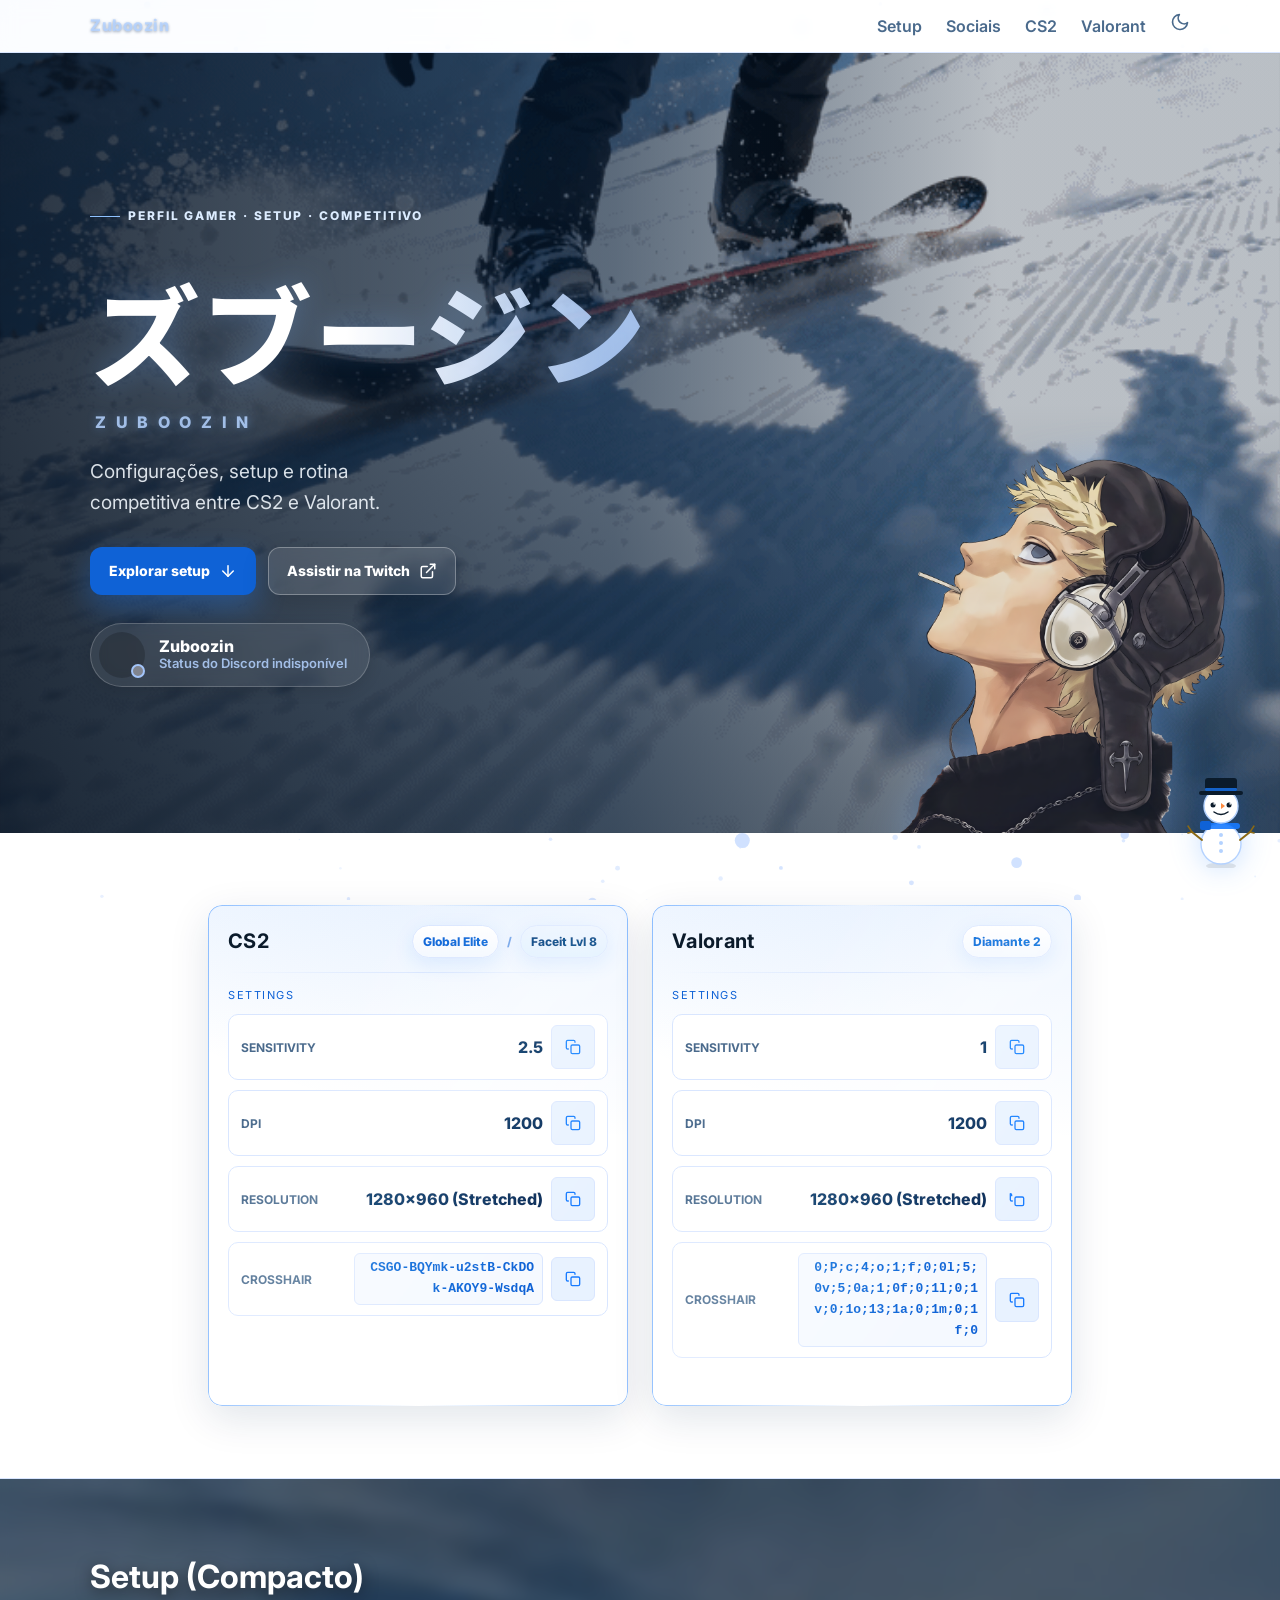
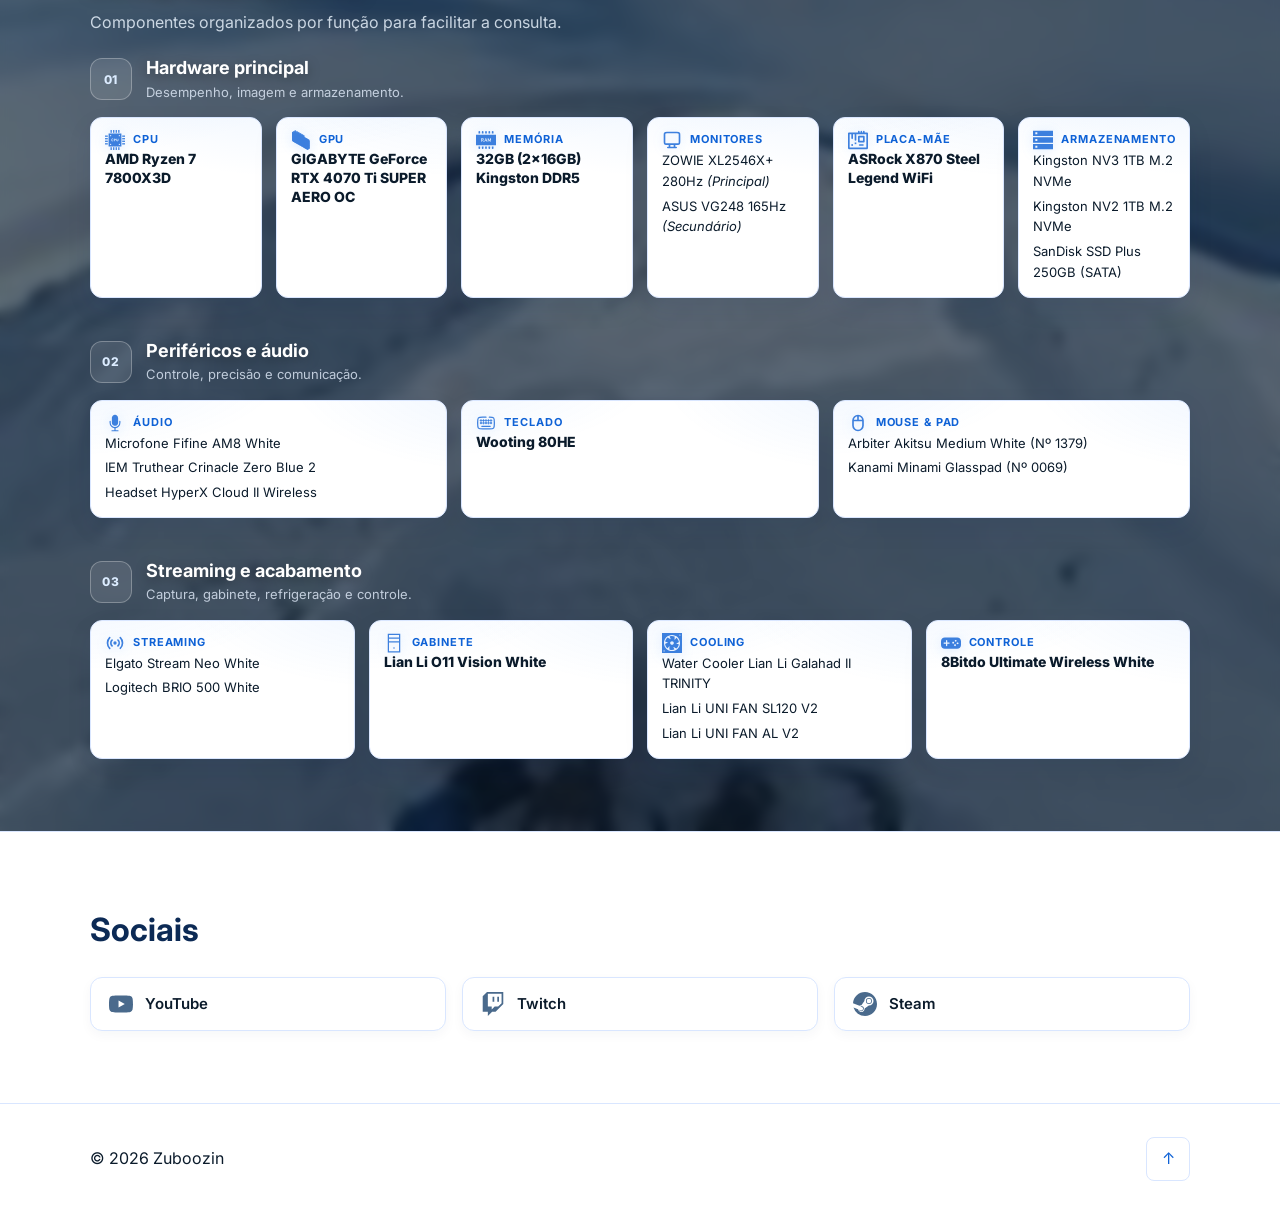
==== commit 4bc4a92f: "Reorganize setup and copy controls Group setup hardware by function and add robust, accessible copy " ====
--- a/index.html
+++ b/index.html
@@ -161,22 +161,62 @@
             <dl class="cs2wb-grid">
               <div class="cs2wb-row">
                 <dt>SENSITIVITY</dt>
-                <dd>2.5</dd>
+                <dd>
+                  <div class="cs2wb-value">
+                    <span id="cs2-sensitivity">2.5</span>
+                    <button class="btn-copy" type="button" data-copy-target="cs2-sensitivity"
+                      data-feedback="cs2wb-feedback" data-copy-label="Sensibilidade do CS2"
+                      aria-label="Copiar sensibilidade do CS2" title="Copiar">
+                      <svg width="16" height="16" viewBox="0 0 24 24" fill="none" stroke="currentColor" stroke-width="2"
+                        stroke-linecap="round" stroke-linejoin="round" aria-hidden="true">
+                        <rect x="9" y="9" width="13" height="13" rx="2" ry="2"></rect>
+                        <path d="M5 15H4a2 2 0 0 1-2-2V4a2 2 0 0 1 2-2h9a2 2 0 0 1 2 2v1"></path>
+                      </svg>
+                    </button>
+                  </div>
+                </dd>
               </div>
               <div class="cs2wb-row">
                 <dt>DPI</dt>
-                <dd>1200</dd>
+                <dd>
+                  <div class="cs2wb-value">
+                    <span id="cs2-dpi">1200</span>
+                    <button class="btn-copy" type="button" data-copy-target="cs2-dpi"
+                      data-feedback="cs2wb-feedback" data-copy-label="DPI do CS2" aria-label="Copiar DPI do CS2"
+                      title="Copiar">
+                      <svg width="16" height="16" viewBox="0 0 24 24" fill="none" stroke="currentColor" stroke-width="2"
+                        stroke-linecap="round" stroke-linejoin="round" aria-hidden="true">
+                        <rect x="9" y="9" width="13" height="13" rx="2" ry="2"></rect>
+                        <path d="M5 15H4a2 2 0 0 1-2-2V4a2 2 0 0 1 2-2h9a2 2 0 0 1 2 2v1"></path>
+                      </svg>
+                    </button>
+                  </div>
+                </dd>
               </div>
               <div class="cs2wb-row">
                 <dt>RESOLUTION</dt>
-                <dd>1280×960 (Stretched)</dd>
+                <dd>
+                  <div class="cs2wb-value">
+                    <span id="cs2-resolution">1280×960 (Stretched)</span>
+                    <button class="btn-copy" type="button" data-copy-target="cs2-resolution"
+                      data-feedback="cs2wb-feedback" data-copy-label="Resolução do CS2"
+                      aria-label="Copiar resolução do CS2" title="Copiar">
+                      <svg width="16" height="16" viewBox="0 0 24 24" fill="none" stroke="currentColor" stroke-width="2"
+                        stroke-linecap="round" stroke-linejoin="round" aria-hidden="true">
+                        <rect x="9" y="9" width="13" height="13" rx="2" ry="2"></rect>
+                        <path d="M5 15H4a2 2 0 0 1-2-2V4a2 2 0 0 1 2-2h9a2 2 0 0 1 2 2v1"></path>
+                      </svg>
+                    </button>
+                  </div>
+                </dd>
               </div>
               <div class="cs2wb-row cs2wb-row--crosshair">
                 <dt>CROSSHAIR</dt>
                 <dd>
-                  <div class="cs2wb-cross">
+                  <div class="cs2wb-value">
                     <code id="cs2wb-crosshair">CSGO-BQYmk-u2stB-CkDOk-AKOY9-WsdqA</code>
-                    <button id="btn-copy-crosshair" class="btn-copy" type="button"
+                    <button class="btn-copy" type="button" data-copy-target="cs2wb-crosshair"
+                      data-feedback="cs2wb-feedback" data-copy-label="Código da mira do CS2"
                       aria-label="Copiar código da mira do CS2" title="Copiar">
                       <svg width="16" height="16" viewBox="0 0 24 24" fill="none" stroke="currentColor" stroke-width="2"
                         stroke-linecap="round" stroke-linejoin="round" aria-hidden="true">
@@ -203,22 +243,61 @@
             <dl class="cs2wb-grid">
               <div class="cs2wb-row">
                 <dt>SENSITIVITY</dt>
-                <dd>1</dd>
+                <dd>
+                  <div class="cs2wb-value">
+                    <span id="val-sensitivity">1</span>
+                    <button class="btn-copy" type="button" data-copy-target="val-sensitivity"
+                      data-feedback="val-feedback" data-copy-label="Sensibilidade do Valorant"
+                      aria-label="Copiar sensibilidade do Valorant" title="Copiar">
+                      <svg width="16" height="16" viewBox="0 0 24 24" fill="none" stroke="currentColor" stroke-width="2"
+                        stroke-linecap="round" stroke-linejoin="round" aria-hidden="true">
+                        <rect x="9" y="9" width="13" height="13" rx="2" ry="2"></rect>
+                        <path d="M5 15H4a2 2 0 0 1-2-2V4a2 2 0 0 1 2-2h9a2 2 0 0 1 2 2v1"></path>
+                      </svg>
+                    </button>
+                  </div>
+                </dd>
               </div>
               <div class="cs2wb-row">
                 <dt>DPI</dt>
-                <dd>1200</dd>
+                <dd>
+                  <div class="cs2wb-value">
+                    <span id="val-dpi">1200</span>
+                    <button class="btn-copy" type="button" data-copy-target="val-dpi" data-feedback="val-feedback"
+                      data-copy-label="DPI do Valorant" aria-label="Copiar DPI do Valorant" title="Copiar">
+                      <svg width="16" height="16" viewBox="0 0 24 24" fill="none" stroke="currentColor" stroke-width="2"
+                        stroke-linecap="round" stroke-linejoin="round" aria-hidden="true">
+                        <rect x="9" y="9" width="13" height="13" rx="2" ry="2"></rect>
+                        <path d="M5 15H4a2 2 0 0 1-2-2V4a2 2 0 0 1 2-2h9a2 2 0 0 1 2 2v1"></path>
+                      </svg>
+                    </button>
+                  </div>
+                </dd>
               </div>
               <div class="cs2wb-row">
                 <dt>RESOLUTION</dt>
-                <dd>1280×960 (Stretched)</dd>
+                <dd>
+                  <div class="cs2wb-value">
+                    <span id="val-resolution">1280×960 (Stretched)</span>
+                    <button class="btn-copy" type="button" data-copy-target="val-resolution"
+                      data-feedback="val-feedback" data-copy-label="Resolução do Valorant"
+                      aria-label="Copiar resolução do Valorant" title="Copiar">
+                      <svg width="16" height="16" viewBox="0 0 24 24" fill="none" stroke="currentColor" stroke-width="2"
+                        stroke-linecap="round" stroke-linejoin="round" aria-hidden="true">
+                        <rect x="9" y="9" width="13" height="13" rx="2" ry="2"></rect>
+                        <path d="M5 15H4a2 2 0 0 1-2-2V4a2 2 0 0 1 2 2v1"></path>
+                      </svg>
+                    </button>
+                  </div>
+                </dd>
               </div>
               <div class="cs2wb-row cs2wb-row--crosshair">
                 <dt>CROSSHAIR</dt>
                 <dd>
-                  <div class="cs2wb-cross">
+                  <div class="cs2wb-value">
                     <code id="val-crosshair">0;P;c;4;o;1;f;0;0l;5;0v;5;0a;1;0f;0;1l;0;1v;0;1o;13;1a;0;1m;0;1f;0</code>
-                    <button id="btn-copy-val" class="btn-copy" type="button"
+                    <button class="btn-copy" type="button" data-copy-target="val-crosshair"
+                      data-feedback="val-feedback" data-copy-label="Código da mira do Valorant"
                       aria-label="Copiar código da mira do Valorant" title="Copiar">
                       <svg width="16" height="16" viewBox="0 0 24 24" fill="none" stroke="currentColor" stroke-width="2"
                         stroke-linecap="round" stroke-linejoin="round" aria-hidden="true">
@@ -246,16 +325,26 @@
       <div class="container setup__container">
         <div class="section__head">
           <h2>Setup (Compacto)</h2>
+          <p class="section__intro">Componentes organizados por função para facilitar a consulta.</p>
         </div>
-        <div class="setup-compact">
-          <article class="sc-card">
+        <div class="setup-groups">
+          <section class="setup-group" aria-labelledby="setup-hardware">
+            <header class="setup-group__head">
+              <span class="setup-group__index" aria-hidden="true">01</span>
+              <div>
+                <h3 id="setup-hardware">Hardware principal</h3>
+                <p>Desempenho, imagem e armazenamento.</p>
+              </div>
+            </header>
+            <div class="setup-compact">
+              <article class="sc-card">
             <header class="sc-head">
               <span class="sc-ic">
                 <div class="svg-icon"
                   style="-webkit-mask-image: url('images/icons/cpu.svg'); mask-image: url('images/icons/cpu.svg');">
                 </div>
               </span>
-              <h3 class="sc-title">CPU</h3>
+              <h4 class="sc-title">CPU</h4>
             </header>
             <p class="sc-main">AMD Ryzen 7 7800X3D</p>
           </article>
@@ -266,7 +355,7 @@
                   style="-webkit-mask-image: url('images/icons/gpu.svg'); mask-image: url('images/icons/gpu.svg');">
                 </div>
               </span>
-              <h3 class="sc-title">GPU</h3>
+              <h4 class="sc-title">GPU</h4>
             </header>
             <p class="sc-main">GIGABYTE GeForce RTX 4070 Ti SUPER AERO OC</p>
           </article>
@@ -277,7 +366,7 @@
                   style="-webkit-mask-image: url('images/icons/memory.svg'); mask-image: url('images/icons/memory.svg');">
                 </div>
               </span>
-              <h3 class="sc-title">Memória</h3>
+              <h4 class="sc-title">Memória</h4>
             </header>
             <p class="sc-main">32GB (2x16GB) Kingston DDR5</p>
           </article>
@@ -288,7 +377,7 @@
                   style="-webkit-mask-image: url('images/icons/monitor.svg'); mask-image: url('images/icons/monitor.svg');">
                 </div>
               </span>
-              <h3 class="sc-title">Monitores</h3>
+              <h4 class="sc-title">Monitores</h4>
             </header>
             <ul class="sc-list">
               <li>ZOWIE XL2546X+ 280Hz <em>(Principal)</em></li>
@@ -302,7 +391,7 @@
                   style="-webkit-mask-image: url('images/icons/motherboard.svg'); mask-image: url('images/icons/motherboard.svg');">
                 </div>
               </span>
-              <h3 class="sc-title">Placa‑mãe</h3>
+              <h4 class="sc-title">Placa‑mãe</h4>
             </header>
             <p class="sc-main">ASRock X870 Steel Legend WiFi</p>
           </article>
@@ -313,7 +402,7 @@
                   style="-webkit-mask-image: url('images/icons/storage.svg'); mask-image: url('images/icons/storage.svg');">
                 </div>
               </span>
-              <h3 class="sc-title">Armazenamento</h3>
+              <h4 class="sc-title">Armazenamento</h4>
             </header>
             <ul class="sc-list">
               <li>Kingston NV3 1TB M.2 NVMe</li>
@@ -321,14 +410,26 @@
               <li>SanDisk SSD Plus 250GB (SATA)</li>
             </ul>
           </article>
-          <article class="sc-card">
+            </div>
+          </section>
+
+          <section class="setup-group" aria-labelledby="setup-perifericos">
+            <header class="setup-group__head">
+              <span class="setup-group__index" aria-hidden="true">02</span>
+              <div>
+                <h3 id="setup-perifericos">Periféricos e áudio</h3>
+                <p>Controle, precisão e comunicação.</p>
+              </div>
+            </header>
+            <div class="setup-compact">
+              <article class="sc-card">
             <header class="sc-head">
               <span class="sc-ic">
                 <div class="svg-icon"
                   style="-webkit-mask-image: url('images/icons/microphone.svg'); mask-image: url('images/icons/microphone.svg');">
                 </div>
               </span>
-              <h3 class="sc-title">Áudio</h3>
+              <h4 class="sc-title">Áudio</h4>
             </header>
             <ul class="sc-list">
               <li>Microfone Fifine AM8 White</li>
@@ -343,7 +444,7 @@
                   style="-webkit-mask-image: url('images/icons/keyboard.svg'); mask-image: url('images/icons/keyboard.svg');">
                 </div>
               </span>
-              <h3 class="sc-title">Teclado</h3>
+              <h4 class="sc-title">Teclado</h4>
             </header>
             <p class="sc-main">Wooting 80HE</p>
           </article>
@@ -354,21 +455,33 @@
                   style="-webkit-mask-image: url('images/icons/mouse.svg'); mask-image: url('images/icons/mouse.svg');">
                 </div>
               </span>
-              <h3 class="sc-title">Mouse & Pad</h3>
+              <h4 class="sc-title">Mouse & Pad</h4>
             </header>
             <ul class="sc-list">
               <li>Arbiter Akitsu Medium White (Nº 1379)</li>
               <li>Kanami Minami Glasspad (Nº 0069)</li>
             </ul>
           </article>
-          <article class="sc-card">
+            </div>
+          </section>
+
+          <section class="setup-group" aria-labelledby="setup-streaming">
+            <header class="setup-group__head">
+              <span class="setup-group__index" aria-hidden="true">03</span>
+              <div>
+                <h3 id="setup-streaming">Streaming e acabamento</h3>
+                <p>Captura, gabinete, refrigeração e controle.</p>
+              </div>
+            </header>
+            <div class="setup-compact">
+              <article class="sc-card">
             <header class="sc-head">
               <span class="sc-ic">
                 <div class="svg-icon"
                   style="-webkit-mask-image: url('images/icons/streaming.svg'); mask-image: url('images/icons/streaming.svg');">
                 </div>
               </span>
-              <h3 class="sc-title">Streaming</h3>
+              <h4 class="sc-title">Streaming</h4>
             </header>
             <ul class="sc-list">
               <li>Elgato Stream Neo White</li>
@@ -382,7 +495,7 @@
                   style="-webkit-mask-image: url('images/icons/pc-case.svg'); mask-image: url('images/icons/pc-case.svg');">
                 </div>
               </span>
-              <h3 class="sc-title">Gabinete</h3>
+              <h4 class="sc-title">Gabinete</h4>
             </header>
             <p class="sc-main">Lian Li O11 Vision White</p>
           </article>
@@ -393,7 +506,7 @@
                   style="-webkit-mask-image: url('images/icons/cooling.svg'); mask-image: url('images/icons/cooling.svg');">
                 </div>
               </span>
-              <h3 class="sc-title">Cooling</h3>
+              <h4 class="sc-title">Cooling</h4>
             </header>
             <ul class="sc-list">
               <li>Water Cooler Lian Li Galahad II TRINITY</li>
@@ -408,10 +521,12 @@
                   style="-webkit-mask-image: url('images/icons/joystick.svg'); mask-image: url('images/icons/joystick.svg');">
                 </div>
               </span>
-              <h3 class="sc-title">Controle</h3>
+              <h4 class="sc-title">Controle</h4>
             </header>
             <p class="sc-main">8Bitdo Ultimate Wireless White</p>
           </article>
+            </div>
+          </section>
         </div>
       </div>
     </section>
--- a/assets/css/styles.css
+++ b/assets/css/styles.css
@@ -368,6 +368,12 @@
   color: #0c2a55;
 }
 
+.section__intro {
+  max-width: 620px;
+  margin: 8px 0 0;
+  color: var(--muted);
+}
+
 /* ====== Cards CS2 & Valorant ====== */
 :root {
   --wb-bg: #ffffff;
@@ -539,6 +545,7 @@
   min-width: 0;
   text-align: right;
   overflow-wrap: anywhere;
+  width: min(68%, 270px);
 }
 
 /* ===== Footer ===== */
@@ -575,6 +582,54 @@
   --sc-muted: var(--muted);
   --sc-accent: var(--primary-600);
   --sc-frost: rgba(24, 123, 255, .08);
+}
+
+.setup-groups {
+  display: grid;
+  gap: 42px;
+}
+
+.setup-group {
+  min-width: 0;
+}
+
+.setup-group__head {
+  display: flex;
+  align-items: center;
+  gap: 14px;
+  margin-bottom: 16px;
+}
+
+.setup-group__index {
+  width: 42px;
+  height: 42px;
+  flex: 0 0 42px;
+  display: inline-flex;
+  align-items: center;
+  justify-content: center;
+  border: 1px solid rgba(255, 255, 255, .28);
+  border-radius: 12px;
+  background: rgba(255, 255, 255, .1);
+  color: #dcecff;
+  font-size: 12px;
+  font-weight: 800;
+  letter-spacing: .08em;
+  backdrop-filter: blur(10px);
+}
+
+.setup-group__head h3 {
+  margin: 0;
+  color: #fff;
+  font-size: 18px;
+  line-height: 1.25;
+  text-shadow: 0 3px 12px rgba(0, 0, 0, .35);
+}
+
+.setup-group__head p {
+  margin: 3px 0 0;
+  color: rgba(231, 241, 255, .78);
+  font-size: 13px;
+  line-height: 1.4;
 }
 
 .setup-compact {
@@ -680,15 +735,22 @@
   .sc-list li { font-size: 12.75px; }
 }
 
-/* ===== Botão Copiar e Feedback ===== */
-.cs2wb-cross {
-  display: flex;
-  align-items: center;
+/* ===== Botões de copiar configurações e feedback ===== */
+.cs2wb-value {
+  display: flex;
+  align-items: center;
+  justify-content: flex-end;
   gap: 8px;
   min-width: 0;
-}
-
-.cs2wb-cross code {
+  width: 100%;
+}
+
+.cs2wb-value > span {
+  min-width: 0;
+  overflow-wrap: anywhere;
+}
+
+.cs2wb-value code {
   background: var(--bg-2);
   padding: 4px 8px;
   border-radius: 6px;
@@ -720,6 +782,12 @@
   background: var(--wb-primary);
   color: #fff;
   transform: translateY(-1px);
+}
+
+.btn-copy.is-copied {
+  background: #067647;
+  border-color: #067647;
+  color: #fff;
 }
 
 .cs2wb-feedback {
@@ -1116,6 +1184,10 @@
   text-shadow: 0 4px 15px rgba(0, 0, 0, 0.5);
 }
 
+.setup-video-section .section__intro {
+  color: rgba(236, 245, 255, .82);
+}
+
 /* Ajuste para ícones SVG na seção Setup */
 .sc-ic .svg-icon {
   width: 100%;
@@ -1194,7 +1266,7 @@
 [data-theme="dark"] .footer {
   background: var(--bg);
 }
-[data-theme="dark"] .cs2wb-cross code {
+[data-theme="dark"] .cs2wb-value code {
   background: var(--surface-2);
 }
 [data-theme="dark"] .cs2wb-rank-badge {
@@ -1259,6 +1331,10 @@
     padding: 56px 0;
   }
 
+  .setup-groups {
+    gap: 34px;
+  }
+
   .games-grid {
     gap: 18px;
   }
@@ -1362,6 +1438,7 @@
 
   .cs2wb-row dd {
     flex: 1;
+    width: auto;
   }
 
   .cs2wb-row--crosshair {
@@ -1402,7 +1479,7 @@
 .cs2wb-row,
 .cs2wb-row dd,
 .cs2wb-row dt,
-.cs2wb-cross code,
+.cs2wb-value code,
 .cs2wb-rank-badge,
 .section__head h2,
 h1, h2, h3, p {
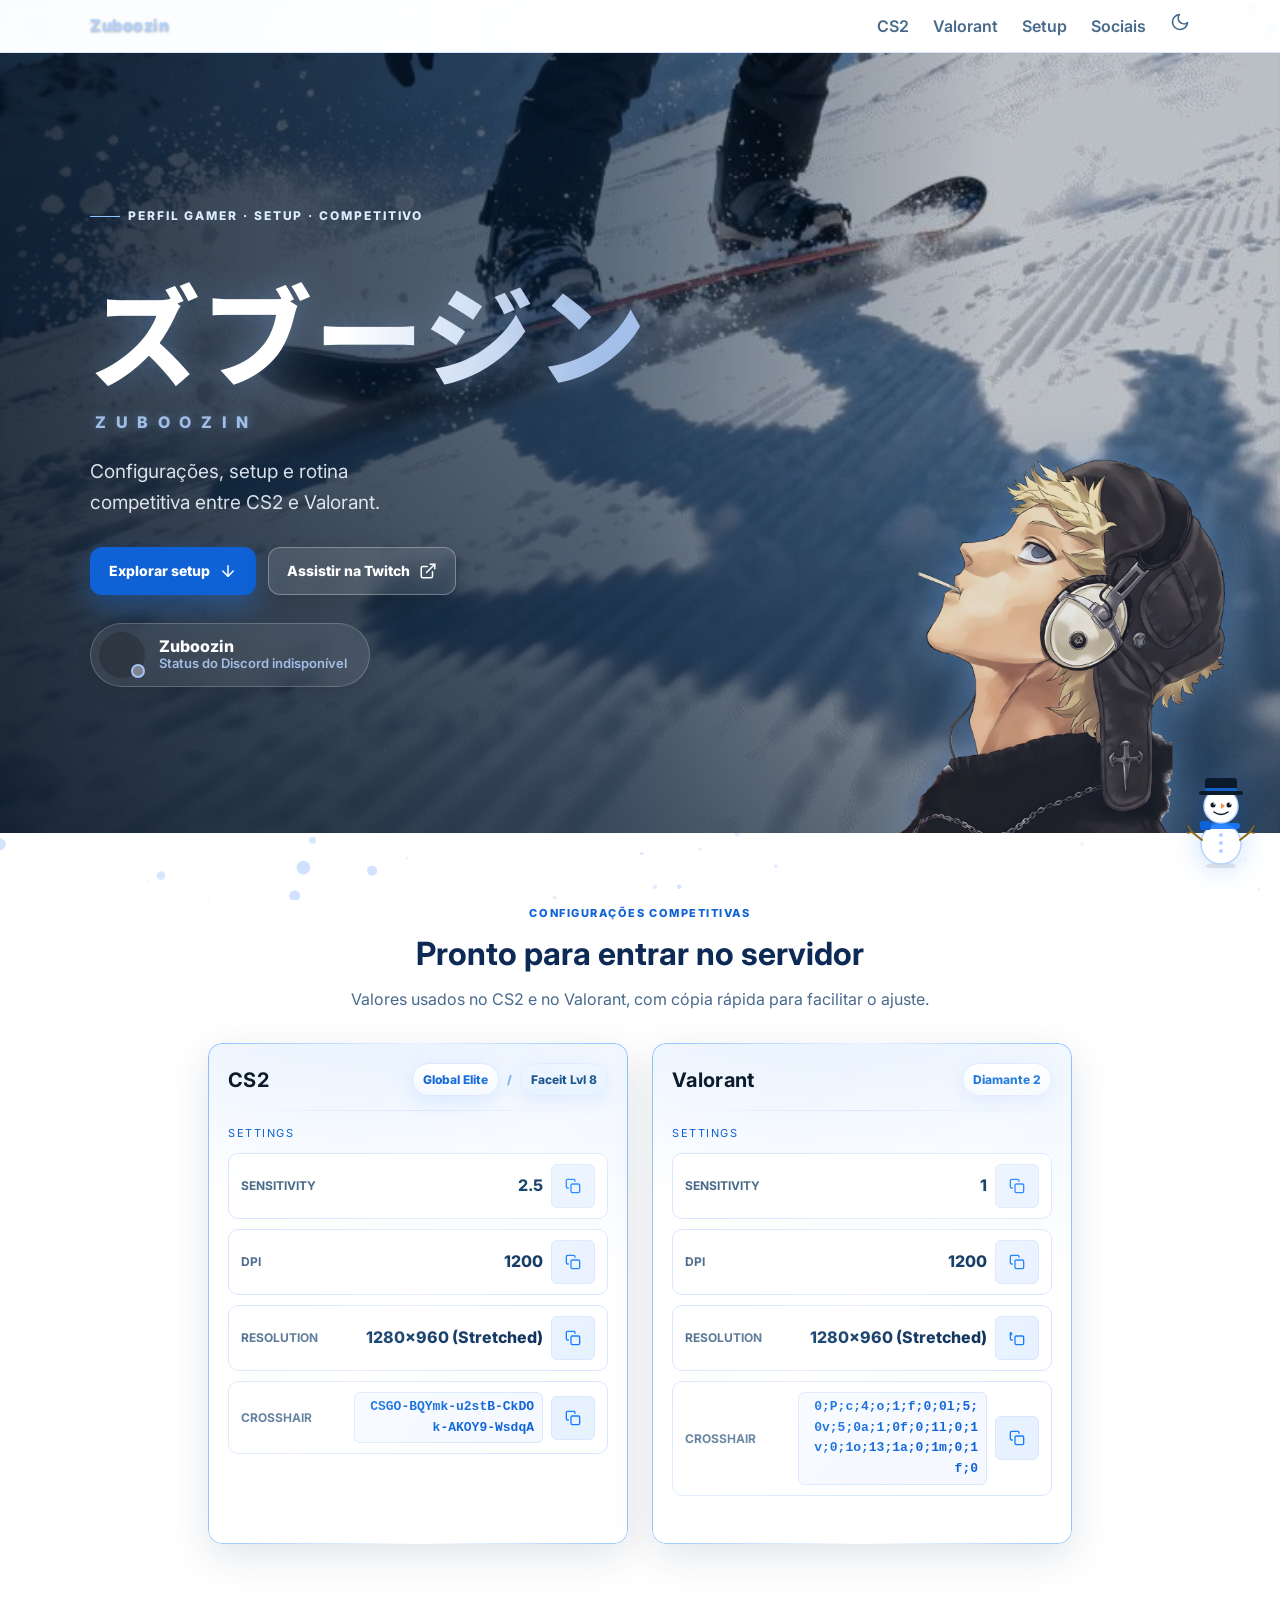
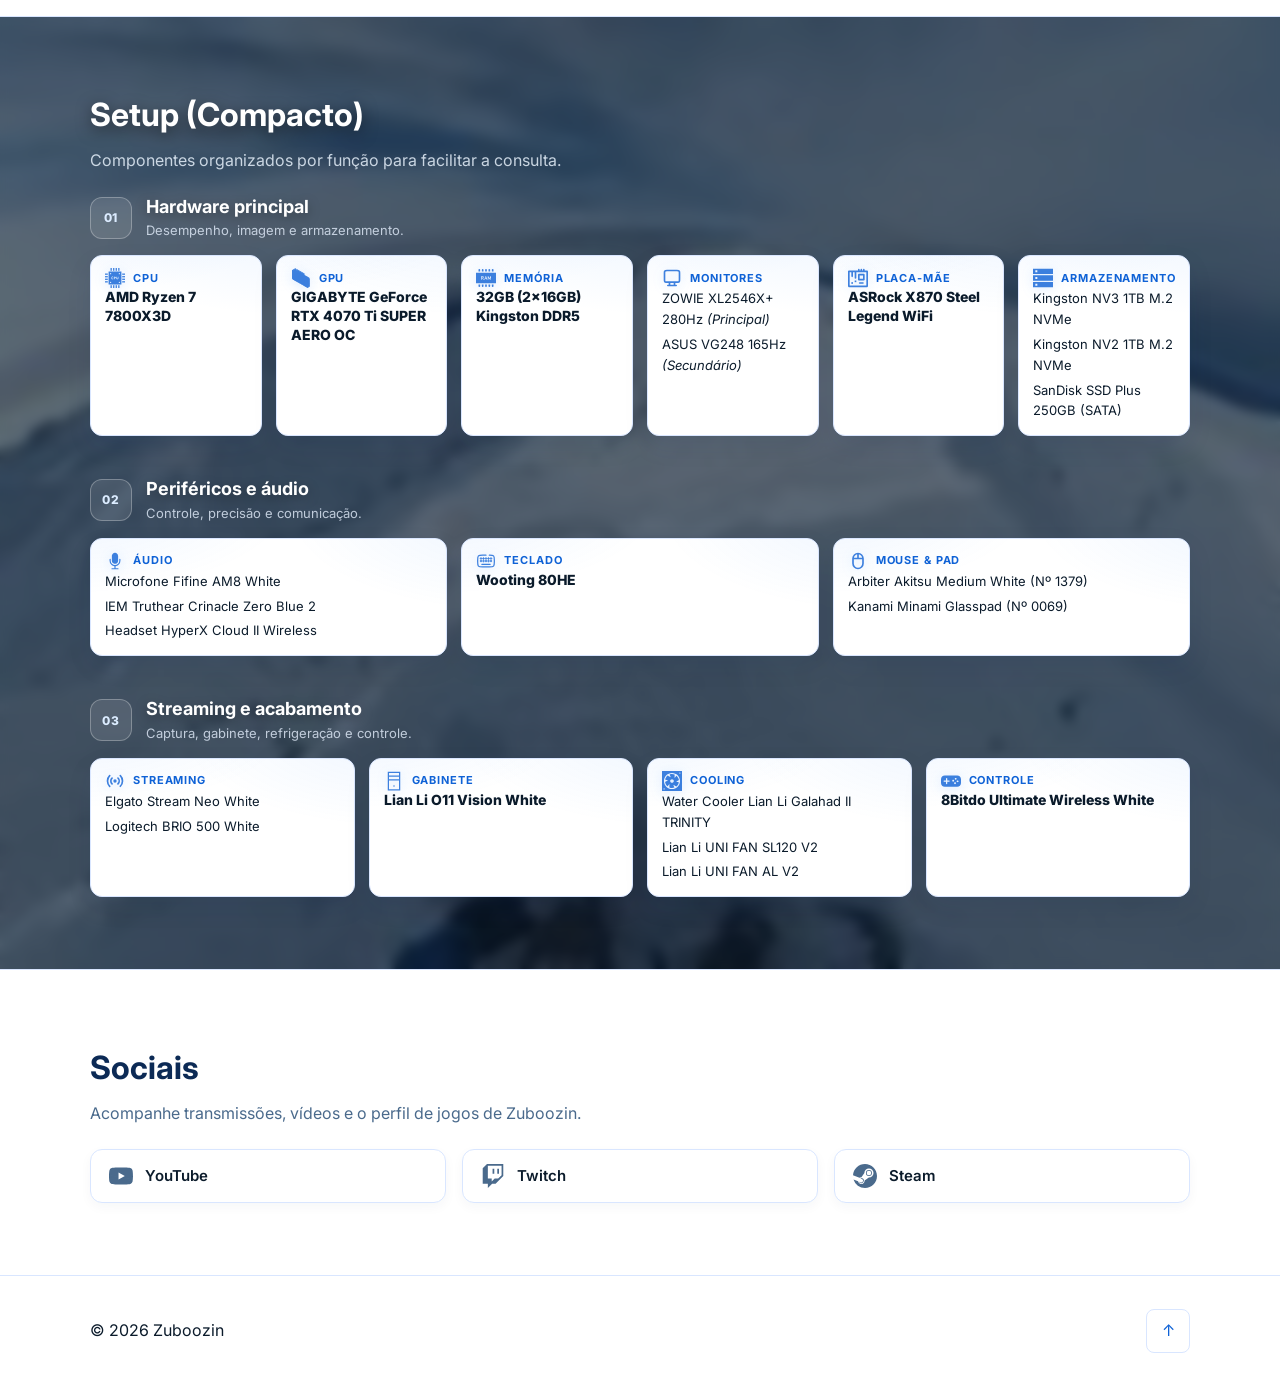
==== commit 1c0f9ffc: "Complete SEO and visual refinements Add social metadata, structured data, sitemap, manifest, 404 pag" ====
--- a/index.html
+++ b/index.html
@@ -4,16 +4,31 @@
 <head>
   <meta charset="UTF-8" />
   <meta name="viewport" content="width=device-width, initial-scale=1" />
-  <title>ズブージン | 雪</title>
+  <title>Zuboozin | Setup competitivo de CS2 e Valorant</title>
   <meta name="description"
-    content="Site oficial de Cauê com tema neve: fundo branco e acentos azuis. Setup, downloads e redes sociais." />
+    content="Conheça o setup gamer, as configurações de CS2 e Valorant e os canais oficiais de Zuboozin." />
+  <meta name="author" content="Zuboozin" />
+  <meta name="robots" content="index, follow, max-image-preview:large" />
   <meta name="color-scheme" content="light dark" />
   <meta name="theme-color" content="#187bff" />
 
-  <meta property="og:title" content="Zuboozin | Hub">
-  <meta property="og:description" content="Site oficial de Cauê. Setup, downloads e redes sociais.">
-  <meta property="og:image" content="images/rion-snow.png">
-  <meta property="og:url" content="https://cauereks.github.io/Meu-site/">
+  <meta property="og:type" content="website" />
+  <meta property="og:locale" content="pt_BR" />
+  <meta property="og:site_name" content="Zuboozin" />
+  <meta property="og:title" content="Zuboozin | Setup competitivo de CS2 e Valorant" />
+  <meta property="og:description"
+    content="Setup gamer, configurações competitivas e canais oficiais de Zuboozin." />
+  <meta property="og:url" content="https://cauereks.github.io/Meu-site/" />
+  <meta property="og:image" content="https://cauereks.github.io/Meu-site/images/og-zuboozin.jpg" />
+  <meta property="og:image:width" content="1200" />
+  <meta property="og:image:height" content="630" />
+  <meta property="og:image:alt" content="Zuboozin com referências a setup, CS2 e Valorant" />
+
+  <meta name="twitter:card" content="summary_large_image" />
+  <meta name="twitter:title" content="Zuboozin | Setup competitivo" />
+  <meta name="twitter:description" content="Setup gamer e configurações de CS2 e Valorant." />
+  <meta name="twitter:image" content="https://cauereks.github.io/Meu-site/images/og-zuboozin.jpg" />
+  <meta name="twitter:image:alt" content="Zuboozin com referências a setup, CS2 e Valorant" />
 
   <link rel="preconnect" href="https://fonts.gstatic.com" crossorigin />
   <link rel="preconnect" href="https://fonts.googleapis.com" />
@@ -21,8 +36,31 @@
     rel="stylesheet" />
 
   <link rel="icon" type="image/svg+xml" href="images/snowflake.svg" />
+  <link rel="canonical" href="https://cauereks.github.io/Meu-site/" />
+  <link rel="manifest" href="site.webmanifest" />
   <link rel="stylesheet" href="assets/css/styles.css" />
   <link rel="stylesheet" href="assets/css/art.css" />
+
+  <script type="application/ld+json">
+    {
+      "@context": "https://schema.org",
+      "@type": "ProfilePage",
+      "name": "Zuboozin | Setup competitivo",
+      "url": "https://cauereks.github.io/Meu-site/",
+      "inLanguage": "pt-BR",
+      "mainEntity": {
+        "@type": "Person",
+        "name": "Zuboozin",
+        "image": "https://cauereks.github.io/Meu-site/images/rion-snow.png",
+        "knowsAbout": ["CS2", "Valorant", "Gaming hardware", "Streaming"],
+        "sameAs": [
+          "https://www.youtube.com/@zuboozin",
+          "https://www.twitch.tv/zuboozin",
+          "https://steamcommunity.com/id/zuboozin"
+        ]
+      }
+    }
+  </script>
 
   <script>
     const savedTheme = localStorage.getItem('theme') || 'light';
@@ -38,10 +76,10 @@
     <div class="container header__inner">
       <a class="logo" href="#inicio" aria-label="Voltar ao início">Zuboozin</a>
       <nav class="nav" id="nav-principal" aria-label="Principal">
+        <a href="#cs2">CS2</a>
+        <a href="#valorant">Valorant</a>
         <a href="#setup">Setup</a>
         <a href="#sociais">Sociais</a>
-        <a href="#cs2">CS2</a>
-        <a href="#valorant">Valorant</a>
 
         <button id="theme-toggle" class="theme-toggle-btn" type="button" aria-label="Ativar tema escuro"
           aria-pressed="false">
@@ -140,16 +178,25 @@
       </div>
 
       <div class="hero__avatar-container--boundary">
-        <img src="images/rion-snow.png" alt="Avatar Rion Snow Zuboozin" class="hero__avatar--boundary">
+        <picture>
+          <source srcset="images/rion-snow.webp" type="image/webp">
+          <img src="images/rion-snow.png" width="1100" height="1100" alt="Avatar Rion Snow Zuboozin"
+            class="hero__avatar--boundary" decoding="async" fetchpriority="high">
+        </picture>
       </div>
     </section>
 
-    <section class="section">
+    <section class="section games-section" aria-labelledby="configuracoes-title">
       <div class="container">
+        <div class="section__head games-section__head">
+          <p class="section__eyebrow">Configurações competitivas</p>
+          <h2 id="configuracoes-title">Pronto para entrar no servidor</h2>
+          <p class="section__intro">Valores usados no CS2 e no Valorant, com cópia rápida para facilitar o ajuste.</p>
+        </div>
         <div class="games-grid">
           <div id="cs2" class="cs2wb-card" data-tilt data-reveal>
             <header class="cs2wb-head">
-              <h2>CS2</h2>
+              <h3>CS2</h3>
               <div class="cs2wb-ranks">
                 <span class="cs2wb-rank-badge" title="Premier / MM">Global Elite</span>
                 <span class="cs2wb-sep">/</span>
@@ -233,7 +280,7 @@
 
           <div id="valorant" class="cs2wb-card" data-tilt data-reveal>
             <header class="cs2wb-head">
-              <h2>Valorant</h2>
+              <h3>Valorant</h3>
               <div class="cs2wb-ranks">
                 <span class="cs2wb-rank-badge val-badge" title="Rank Competitivo">Diamante 2</span>
               </div>
@@ -535,6 +582,7 @@
       <div class="container">
         <div class="section__head">
           <h2>Sociais</h2>
+          <p class="section__intro">Acompanhe transmissões, vídeos e o perfil de jogos de Zuboozin.</p>
         </div>
         <div class="social-grid">
           <a href="https://www.youtube.com/@zuboozin" target="_blank" rel="noopener noreferrer" class="social-card">
--- a/assets/css/styles.css
+++ b/assets/css/styles.css
@@ -368,10 +368,30 @@
   color: #0c2a55;
 }
 
+.section__eyebrow {
+  margin: 0 0 6px;
+  color: var(--primary-600);
+  font-size: 11px;
+  font-weight: 800;
+  letter-spacing: .14em;
+  text-transform: uppercase;
+}
+
 .section__intro {
   max-width: 620px;
   margin: 8px 0 0;
   color: var(--muted);
+}
+
+.games-section__head {
+  max-width: 660px;
+  margin-inline: auto;
+  margin-bottom: 30px;
+  text-align: center;
+}
+
+.games-section__head .section__intro {
+  margin-inline: auto;
 }
 
 /* ====== Cards CS2 & Valorant ====== */
@@ -454,7 +474,7 @@
   margin-bottom: 10px;
 }
 
-.cs2wb-head h2 {
+.cs2wb-head h3 {
   margin: 0;
   font-size: 20px;
   line-height: 1.1;
@@ -986,6 +1006,10 @@
   transition: opacity 0.3s ease;
 }
 
+.hero__avatar-container--boundary picture {
+  display: block;
+}
+
 .hero__avatar-container--boundary:hover {
   transform: scale(1.03) translateY(-8px); 
 }
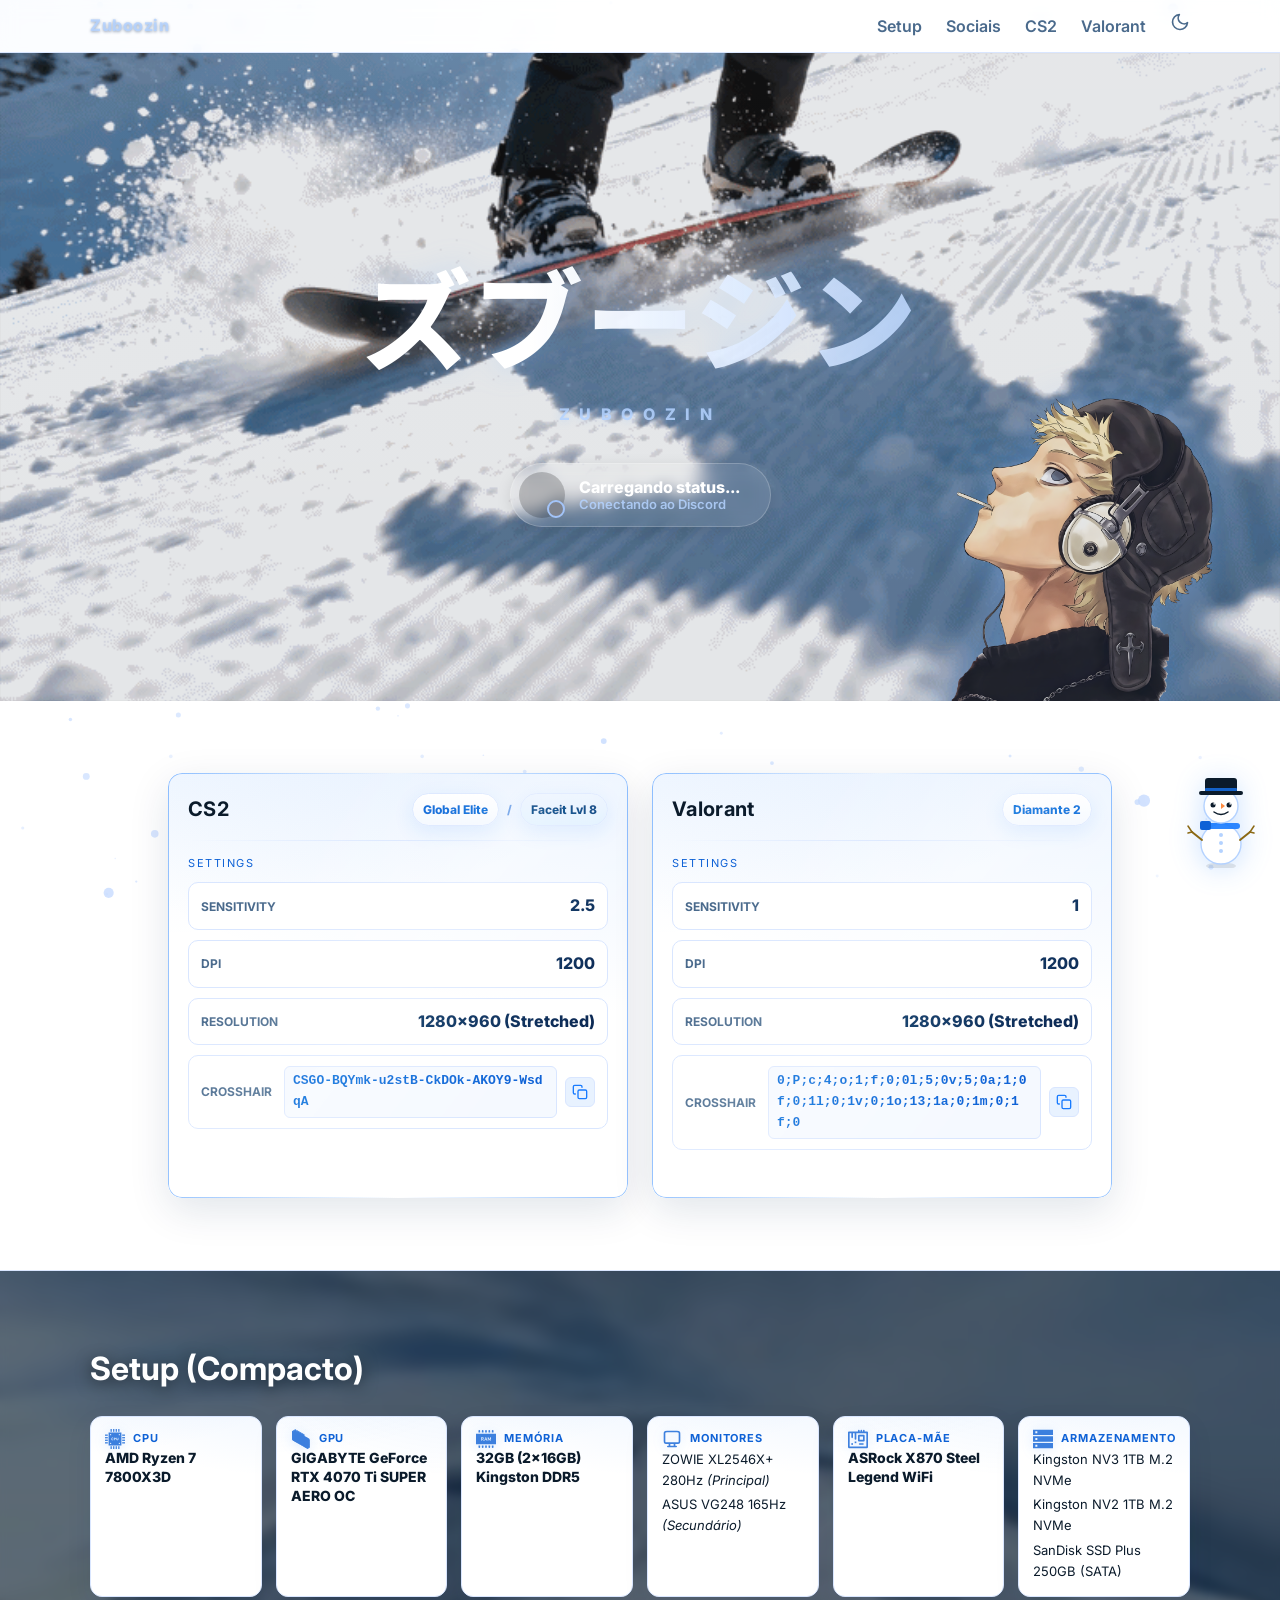
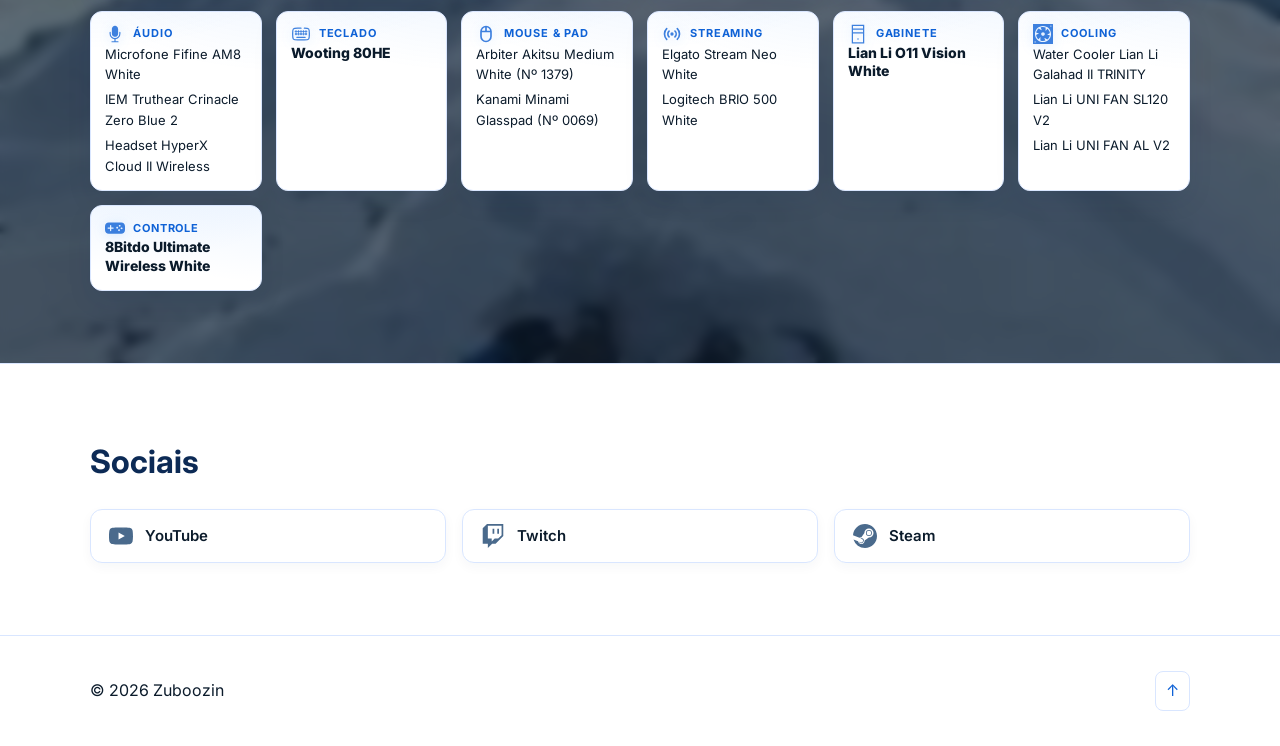
==== commit 8641d64e: "Revert site improvement pass Restore the imported site design and behavior while preserving the init" ====
--- a/index.html
+++ b/index.html
@@ -4,31 +4,16 @@
 <head>
   <meta charset="UTF-8" />
   <meta name="viewport" content="width=device-width, initial-scale=1" />
-  <title>Zuboozin | Setup competitivo de CS2 e Valorant</title>
+  <title>ズブージン | 雪</title>
   <meta name="description"
-    content="Conheça o setup gamer, as configurações de CS2 e Valorant e os canais oficiais de Zuboozin." />
-  <meta name="author" content="Zuboozin" />
-  <meta name="robots" content="index, follow, max-image-preview:large" />
-  <meta name="color-scheme" content="light dark" />
+    content="Site oficial de Cauê com tema neve: fundo branco e acentos azuis. Setup, downloads e redes sociais." />
+  <meta name="color-scheme" content="light" />
   <meta name="theme-color" content="#187bff" />
 
-  <meta property="og:type" content="website" />
-  <meta property="og:locale" content="pt_BR" />
-  <meta property="og:site_name" content="Zuboozin" />
-  <meta property="og:title" content="Zuboozin | Setup competitivo de CS2 e Valorant" />
-  <meta property="og:description"
-    content="Setup gamer, configurações competitivas e canais oficiais de Zuboozin." />
-  <meta property="og:url" content="https://cauereks.github.io/Meu-site/" />
-  <meta property="og:image" content="https://cauereks.github.io/Meu-site/images/og-zuboozin.jpg" />
-  <meta property="og:image:width" content="1200" />
-  <meta property="og:image:height" content="630" />
-  <meta property="og:image:alt" content="Zuboozin com referências a setup, CS2 e Valorant" />
-
-  <meta name="twitter:card" content="summary_large_image" />
-  <meta name="twitter:title" content="Zuboozin | Setup competitivo" />
-  <meta name="twitter:description" content="Setup gamer e configurações de CS2 e Valorant." />
-  <meta name="twitter:image" content="https://cauereks.github.io/Meu-site/images/og-zuboozin.jpg" />
-  <meta name="twitter:image:alt" content="Zuboozin com referências a setup, CS2 e Valorant" />
+  <meta property="og:title" content="Zuboozin | Hub">
+  <meta property="og:description" content="Site oficial de Cauê. Setup, downloads e redes sociais.">
+  <meta property="og:image" content="images/rion-snow.png">
+  <meta property="og:url" content="https://cauereks.github.io/Meu-site/">
 
   <link rel="preconnect" href="https://fonts.gstatic.com" crossorigin />
   <link rel="preconnect" href="https://fonts.googleapis.com" />
@@ -36,31 +21,8 @@
     rel="stylesheet" />
 
   <link rel="icon" type="image/svg+xml" href="images/snowflake.svg" />
-  <link rel="canonical" href="https://cauereks.github.io/Meu-site/" />
-  <link rel="manifest" href="site.webmanifest" />
   <link rel="stylesheet" href="assets/css/styles.css" />
   <link rel="stylesheet" href="assets/css/art.css" />
-
-  <script type="application/ld+json">
-    {
-      "@context": "https://schema.org",
-      "@type": "ProfilePage",
-      "name": "Zuboozin | Setup competitivo",
-      "url": "https://cauereks.github.io/Meu-site/",
-      "inLanguage": "pt-BR",
-      "mainEntity": {
-        "@type": "Person",
-        "name": "Zuboozin",
-        "image": "https://cauereks.github.io/Meu-site/images/rion-snow.png",
-        "knowsAbout": ["CS2", "Valorant", "Gaming hardware", "Streaming"],
-        "sameAs": [
-          "https://www.youtube.com/@zuboozin",
-          "https://www.twitch.tv/zuboozin",
-          "https://steamcommunity.com/id/zuboozin"
-        ]
-      }
-    }
-  </script>
 
   <script>
     const savedTheme = localStorage.getItem('theme') || 'light';
@@ -69,28 +31,24 @@
 </head>
 
 <body>
-  <a class="skip-link" href="#conteudo-principal">Pular para o conteúdo principal</a>
   <canvas id="snow" aria-hidden="true"></canvas>
 
   <header class="header">
     <div class="container header__inner">
       <a class="logo" href="#inicio" aria-label="Voltar ao início">Zuboozin</a>
       <nav class="nav" id="nav-principal" aria-label="Principal">
+        <a href="#setup">Setup</a>
+        <a href="#sociais">Sociais</a>
         <a href="#cs2">CS2</a>
         <a href="#valorant">Valorant</a>
-        <a href="#setup">Setup</a>
-        <a href="#sociais">Sociais</a>
-
-        <button id="theme-toggle" class="theme-toggle-btn" type="button" aria-label="Ativar tema escuro"
-          aria-pressed="false">
+
+        <button id="theme-toggle" class="theme-toggle-btn" aria-label="Alternar Tema">
           <svg class="icon-moon" xmlns="http://www.w3.org/2000/svg" width="20" height="20" viewBox="0 0 24 24"
-            fill="none" stroke="currentColor" stroke-width="2" stroke-linecap="round" stroke-linejoin="round"
-            aria-hidden="true">
+            fill="none" stroke="currentColor" stroke-width="2" stroke-linecap="round" stroke-linejoin="round">
             <path d="M21 12.79A9 9 0 1 1 11.21 3 7 7 0 0 0 21 12.79z"></path>
           </svg>
           <svg class="icon-sun" xmlns="http://www.w3.org/2000/svg" width="20" height="20" viewBox="0 0 24 24"
-            fill="none" stroke="currentColor" stroke-width="2" stroke-linecap="round" stroke-linejoin="round"
-            aria-hidden="true">
+            fill="none" stroke="currentColor" stroke-width="2" stroke-linecap="round" stroke-linejoin="round">
             <circle cx="12" cy="12" r="5"></circle>
             <line x1="12" y1="1" x2="12" y2="3"></line>
             <line x1="12" y1="21" x2="12" y2="23"></line>
@@ -103,8 +61,7 @@
           </svg>
         </button>
       </nav>
-      <button class="menu-toggle" type="button" aria-label="Abrir menu" aria-expanded="false"
-        aria-controls="nav-principal">
+      <button class="menu-toggle" aria-label="Abrir menu" aria-expanded="false" aria-controls="nav-principal">
         <svg class="icon-hamburger" aria-hidden="true" xmlns="http://www.w3.org/2000/svg" width="22" height="22"
           viewBox="0 0 24 24" fill="none" stroke="currentColor" stroke-width="2" stroke-linecap="round"
           stroke-linejoin="round">
@@ -122,81 +79,44 @@
     </div>
   </header>
 
-  <main id="conteudo-principal" tabindex="-1">
+  <main>
     <section id="inicio" class="hero">
-      <video class="hero__video" muted loop playsinline preload="none" poster="images/hero-poster.jpg" data-video
-        aria-hidden="true" tabindex="-1">
-        <source data-src="assets/video/Background_1.mp4" type="video/mp4" />
+      <video class="hero__video" autoplay muted loop playsinline poster="images/hero-poster.jpg">
+        <source src="assets/video/Background_1.mp4" type="video/mp4" />
       </video>
       <div class="hero__frost" aria-hidden="true"></div>
 
       <div class="container hero__content">
-        <div class="hero__copy">
-          <p class="hero__eyebrow">Perfil gamer · Setup · Competitivo</p>
-          <h1 class="title-snow" lang="ja">ズブージン</h1>
-          <p class="subtitle-pt">ZUBOOZIN</p>
-          <p class="hero__description">
-            Configurações, setup e rotina competitiva entre CS2 e Valorant.
-          </p>
-
-          <div class="hero__actions">
-            <a class="hero__cta hero__cta--primary" href="#setup">
-              Explorar setup
-              <svg aria-hidden="true" viewBox="0 0 24 24" width="18" height="18" fill="none" stroke="currentColor"
-                stroke-width="2" stroke-linecap="round" stroke-linejoin="round">
-                <path d="M12 5v14"></path>
-                <path d="m19 12-7 7-7-7"></path>
-              </svg>
-            </a>
-            <a class="hero__cta hero__cta--secondary" href="https://www.twitch.tv/zuboozin" target="_blank"
-              rel="noopener noreferrer">
-              Assistir na Twitch
-              <svg aria-hidden="true" viewBox="0 0 24 24" width="18" height="18" fill="none" stroke="currentColor"
-                stroke-width="2" stroke-linecap="round" stroke-linejoin="round">
-                <path d="M15 3h6v6"></path>
-                <path d="M10 14 21 3"></path>
-                <path d="M18 13v6a2 2 0 0 1-2 2H5a2 2 0 0 1-2-2V8a2 2 0 0 1 2-2h6"></path>
-              </svg>
-            </a>
+        <h1 class="title-snow" lang="ja">ズブージン</h1>
+        <p class="subtitle-pt">ZUBOOZIN</p>
+
+        <div id="discord-status" class="discord-status">
+          <div class="ds-avatar">
+            <img id="ds-pfp" src="" alt="Discord Avatar" style="display: none;">
+            <img id="ds-decoration" class="ds-decoration" src="" alt="Avatar Decoration" style="display: none;">
+            <div id="ds-indicator" class="ds-indicator offline"></div>
           </div>
-
-          <div id="discord-status" class="discord-status" role="status" aria-live="polite" aria-atomic="true">
-            <div class="ds-avatar">
-              <img id="ds-pfp" src="" alt="Avatar do Discord de Zuboozin" style="display: none;">
-              <img id="ds-decoration" class="ds-decoration" src="" alt="" aria-hidden="true" style="display: none;">
-              <div id="ds-indicator" class="ds-indicator offline" aria-hidden="true"></div>
+          <div class="ds-info">
+            <div class="ds-name-row">
+              <span id="ds-name" class="ds-name">Carregando status...</span>
+              <div id="ds-devices" class="ds-devices"></div>
             </div>
-            <div class="ds-info">
-              <div class="ds-name-row">
-                <span id="ds-name" class="ds-name">Carregando status...</span>
-                <div id="ds-devices" class="ds-devices" aria-hidden="true"></div>
-              </div>
-              <span id="ds-activity" class="ds-activity">Conectando ao Discord</span>
-            </div>
+            <span id="ds-activity" class="ds-activity">Conectando ao Discord</span>
           </div>
         </div>
       </div>
 
       <div class="hero__avatar-container--boundary">
-        <picture>
-          <source srcset="images/rion-snow.webp" type="image/webp">
-          <img src="images/rion-snow.png" width="1100" height="1100" alt="Avatar Rion Snow Zuboozin"
-            class="hero__avatar--boundary" decoding="async" fetchpriority="high">
-        </picture>
+        <img src="images/rion-snow.png" alt="Avatar Rion Snow Zuboozin" class="hero__avatar--boundary">
       </div>
     </section>
 
-    <section class="section games-section" aria-labelledby="configuracoes-title">
+    <section class="section">
       <div class="container">
-        <div class="section__head games-section__head">
-          <p class="section__eyebrow">Configurações competitivas</p>
-          <h2 id="configuracoes-title">Pronto para entrar no servidor</h2>
-          <p class="section__intro">Valores usados no CS2 e no Valorant, com cópia rápida para facilitar o ajuste.</p>
-        </div>
         <div class="games-grid">
           <div id="cs2" class="cs2wb-card" data-tilt data-reveal>
             <header class="cs2wb-head">
-              <h3>CS2</h3>
+              <h2>CS2</h2>
               <div class="cs2wb-ranks">
                 <span class="cs2wb-rank-badge" title="Premier / MM">Global Elite</span>
                 <span class="cs2wb-sep">/</span>
@@ -205,17 +125,27 @@
             </header>
             <hr class="cs2wb-sep-line" />
             <p class="cs2wb-settings-title" aria-hidden="true">SETTINGS</p>
-            <dl class="cs2wb-grid">
+            <dl class="cs2wb-grid" role="list">
               <div class="cs2wb-row">
                 <dt>SENSITIVITY</dt>
+                <dd>2.5</dd>
+              </div>
+              <div class="cs2wb-row">
+                <dt>DPI</dt>
+                <dd>1200</dd>
+              </div>
+              <div class="cs2wb-row">
+                <dt>RESOLUTION</dt>
+                <dd>1280×960 (Stretched)</dd>
+              </div>
+              <div class="cs2wb-row cs2wb-row--crosshair">
+                <dt>CROSSHAIR</dt>
                 <dd>
-                  <div class="cs2wb-value">
-                    <span id="cs2-sensitivity">2.5</span>
-                    <button class="btn-copy" type="button" data-copy-target="cs2-sensitivity"
-                      data-feedback="cs2wb-feedback" data-copy-label="Sensibilidade do CS2"
-                      aria-label="Copiar sensibilidade do CS2" title="Copiar">
+                  <div class="cs2wb-cross">
+                    <code id="cs2wb-crosshair">CSGO-BQYmk-u2stB-CkDOk-AKOY9-WsdqA</code>
+                    <button id="btn-copy-crosshair" class="btn-copy" aria-label="Copiar código da mira" title="Copiar">
                       <svg width="16" height="16" viewBox="0 0 24 24" fill="none" stroke="currentColor" stroke-width="2"
-                        stroke-linecap="round" stroke-linejoin="round" aria-hidden="true">
+                        stroke-linecap="round" stroke-linejoin="round">
                         <rect x="9" y="9" width="13" height="13" rx="2" ry="2"></rect>
                         <path d="M5 15H4a2 2 0 0 1-2-2V4a2 2 0 0 1 2-2h9a2 2 0 0 1 2 2v1"></path>
                       </svg>
@@ -223,16 +153,40 @@
                   </div>
                 </dd>
               </div>
+            </dl>
+            <div id="cs2wb-feedback" class="cs2wb-feedback" aria-live="polite"></div>
+          </div>
+
+          <div id="valorant" class="cs2wb-card" data-tilt data-reveal>
+            <header class="cs2wb-head">
+              <h2>Valorant</h2>
+              <div class="cs2wb-ranks">
+                <span class="cs2wb-rank-badge val-badge" title="Rank Competitivo">Diamante 2</span>
+              </div>
+            </header>
+            <hr class="cs2wb-sep-line" />
+            <p class="cs2wb-settings-title" aria-hidden="true">SETTINGS</p>
+            <dl class="cs2wb-grid" role="list">
+              <div class="cs2wb-row">
+                <dt>SENSITIVITY</dt>
+                <dd>1</dd>
+              </div>
               <div class="cs2wb-row">
                 <dt>DPI</dt>
+                <dd>1200</dd>
+              </div>
+              <div class="cs2wb-row">
+                <dt>RESOLUTION</dt>
+                <dd>1280×960 (Stretched)</dd>
+              </div>
+              <div class="cs2wb-row cs2wb-row--crosshair">
+                <dt>CROSSHAIR</dt>
                 <dd>
-                  <div class="cs2wb-value">
-                    <span id="cs2-dpi">1200</span>
-                    <button class="btn-copy" type="button" data-copy-target="cs2-dpi"
-                      data-feedback="cs2wb-feedback" data-copy-label="DPI do CS2" aria-label="Copiar DPI do CS2"
-                      title="Copiar">
+                  <div class="cs2wb-cross">
+                    <code id="val-crosshair">0;P;c;4;o;1;f;0;0l;5;0v;5;0a;1;0f;0;1l;0;1v;0;1o;13;1a;0;1m;0;1f;0</code>
+                    <button id="btn-copy-val" class="btn-copy" aria-label="Copiar código da mira" title="Copiar">
                       <svg width="16" height="16" viewBox="0 0 24 24" fill="none" stroke="currentColor" stroke-width="2"
-                        stroke-linecap="round" stroke-linejoin="round" aria-hidden="true">
+                        stroke-linecap="round" stroke-linejoin="round">
                         <rect x="9" y="9" width="13" height="13" rx="2" ry="2"></rect>
                         <path d="M5 15H4a2 2 0 0 1-2-2V4a2 2 0 0 1 2-2h9a2 2 0 0 1 2 2v1"></path>
                       </svg>
@@ -240,121 +194,6 @@
                   </div>
                 </dd>
               </div>
-              <div class="cs2wb-row">
-                <dt>RESOLUTION</dt>
-                <dd>
-                  <div class="cs2wb-value">
-                    <span id="cs2-resolution">1280×960 (Stretched)</span>
-                    <button class="btn-copy" type="button" data-copy-target="cs2-resolution"
-                      data-feedback="cs2wb-feedback" data-copy-label="Resolução do CS2"
-                      aria-label="Copiar resolução do CS2" title="Copiar">
-                      <svg width="16" height="16" viewBox="0 0 24 24" fill="none" stroke="currentColor" stroke-width="2"
-                        stroke-linecap="round" stroke-linejoin="round" aria-hidden="true">
-                        <rect x="9" y="9" width="13" height="13" rx="2" ry="2"></rect>
-                        <path d="M5 15H4a2 2 0 0 1-2-2V4a2 2 0 0 1 2-2h9a2 2 0 0 1 2 2v1"></path>
-                      </svg>
-                    </button>
-                  </div>
-                </dd>
-              </div>
-              <div class="cs2wb-row cs2wb-row--crosshair">
-                <dt>CROSSHAIR</dt>
-                <dd>
-                  <div class="cs2wb-value">
-                    <code id="cs2wb-crosshair">CSGO-BQYmk-u2stB-CkDOk-AKOY9-WsdqA</code>
-                    <button class="btn-copy" type="button" data-copy-target="cs2wb-crosshair"
-                      data-feedback="cs2wb-feedback" data-copy-label="Código da mira do CS2"
-                      aria-label="Copiar código da mira do CS2" title="Copiar">
-                      <svg width="16" height="16" viewBox="0 0 24 24" fill="none" stroke="currentColor" stroke-width="2"
-                        stroke-linecap="round" stroke-linejoin="round" aria-hidden="true">
-                        <rect x="9" y="9" width="13" height="13" rx="2" ry="2"></rect>
-                        <path d="M5 15H4a2 2 0 0 1-2-2V4a2 2 0 0 1 2-2h9a2 2 0 0 1 2 2v1"></path>
-                      </svg>
-                    </button>
-                  </div>
-                </dd>
-              </div>
-            </dl>
-            <div id="cs2wb-feedback" class="cs2wb-feedback" aria-live="polite"></div>
-          </div>
-
-          <div id="valorant" class="cs2wb-card" data-tilt data-reveal>
-            <header class="cs2wb-head">
-              <h3>Valorant</h3>
-              <div class="cs2wb-ranks">
-                <span class="cs2wb-rank-badge val-badge" title="Rank Competitivo">Diamante 2</span>
-              </div>
-            </header>
-            <hr class="cs2wb-sep-line" />
-            <p class="cs2wb-settings-title" aria-hidden="true">SETTINGS</p>
-            <dl class="cs2wb-grid">
-              <div class="cs2wb-row">
-                <dt>SENSITIVITY</dt>
-                <dd>
-                  <div class="cs2wb-value">
-                    <span id="val-sensitivity">1</span>
-                    <button class="btn-copy" type="button" data-copy-target="val-sensitivity"
-                      data-feedback="val-feedback" data-copy-label="Sensibilidade do Valorant"
-                      aria-label="Copiar sensibilidade do Valorant" title="Copiar">
-                      <svg width="16" height="16" viewBox="0 0 24 24" fill="none" stroke="currentColor" stroke-width="2"
-                        stroke-linecap="round" stroke-linejoin="round" aria-hidden="true">
-                        <rect x="9" y="9" width="13" height="13" rx="2" ry="2"></rect>
-                        <path d="M5 15H4a2 2 0 0 1-2-2V4a2 2 0 0 1 2-2h9a2 2 0 0 1 2 2v1"></path>
-                      </svg>
-                    </button>
-                  </div>
-                </dd>
-              </div>
-              <div class="cs2wb-row">
-                <dt>DPI</dt>
-                <dd>
-                  <div class="cs2wb-value">
-                    <span id="val-dpi">1200</span>
-                    <button class="btn-copy" type="button" data-copy-target="val-dpi" data-feedback="val-feedback"
-                      data-copy-label="DPI do Valorant" aria-label="Copiar DPI do Valorant" title="Copiar">
-                      <svg width="16" height="16" viewBox="0 0 24 24" fill="none" stroke="currentColor" stroke-width="2"
-                        stroke-linecap="round" stroke-linejoin="round" aria-hidden="true">
-                        <rect x="9" y="9" width="13" height="13" rx="2" ry="2"></rect>
-                        <path d="M5 15H4a2 2 0 0 1-2-2V4a2 2 0 0 1 2-2h9a2 2 0 0 1 2 2v1"></path>
-                      </svg>
-                    </button>
-                  </div>
-                </dd>
-              </div>
-              <div class="cs2wb-row">
-                <dt>RESOLUTION</dt>
-                <dd>
-                  <div class="cs2wb-value">
-                    <span id="val-resolution">1280×960 (Stretched)</span>
-                    <button class="btn-copy" type="button" data-copy-target="val-resolution"
-                      data-feedback="val-feedback" data-copy-label="Resolução do Valorant"
-                      aria-label="Copiar resolução do Valorant" title="Copiar">
-                      <svg width="16" height="16" viewBox="0 0 24 24" fill="none" stroke="currentColor" stroke-width="2"
-                        stroke-linecap="round" stroke-linejoin="round" aria-hidden="true">
-                        <rect x="9" y="9" width="13" height="13" rx="2" ry="2"></rect>
-                        <path d="M5 15H4a2 2 0 0 1-2-2V4a2 2 0 0 1 2 2v1"></path>
-                      </svg>
-                    </button>
-                  </div>
-                </dd>
-              </div>
-              <div class="cs2wb-row cs2wb-row--crosshair">
-                <dt>CROSSHAIR</dt>
-                <dd>
-                  <div class="cs2wb-value">
-                    <code id="val-crosshair">0;P;c;4;o;1;f;0;0l;5;0v;5;0a;1;0f;0;1l;0;1v;0;1o;13;1a;0;1m;0;1f;0</code>
-                    <button class="btn-copy" type="button" data-copy-target="val-crosshair"
-                      data-feedback="val-feedback" data-copy-label="Código da mira do Valorant"
-                      aria-label="Copiar código da mira do Valorant" title="Copiar">
-                      <svg width="16" height="16" viewBox="0 0 24 24" fill="none" stroke="currentColor" stroke-width="2"
-                        stroke-linecap="round" stroke-linejoin="round" aria-hidden="true">
-                        <rect x="9" y="9" width="13" height="13" rx="2" ry="2"></rect>
-                        <path d="M5 15H4a2 2 0 0 1-2-2V4a2 2 0 0 1 2-2h9a2 2 0 0 1 2 2v1"></path>
-                      </svg>
-                    </button>
-                  </div>
-                </dd>
-              </div>
             </dl>
             <div id="val-feedback" class="cs2wb-feedback" aria-live="polite"></div>
           </div>
@@ -363,35 +202,24 @@
     </section>
 
     <section id="setup" class="section setup-video-section">
-      <video class="setup__video" muted loop playsinline preload="none" poster="images/setup-poster.jpg" data-video
-        aria-hidden="true" tabindex="-1">
-        <source data-src="assets/video/0319.mp4" type="video/mp4" />
+      <video class="setup__video" autoplay muted loop playsinline poster="images/setup-poster.jpg">
+        <source src="assets/video/0319.mp4" type="video/mp4" />
       </video>
       <div class="setup__overlay" aria-hidden="true"></div>
 
       <div class="container setup__container">
         <div class="section__head">
           <h2>Setup (Compacto)</h2>
-          <p class="section__intro">Componentes organizados por função para facilitar a consulta.</p>
-        </div>
-        <div class="setup-groups">
-          <section class="setup-group" aria-labelledby="setup-hardware">
-            <header class="setup-group__head">
-              <span class="setup-group__index" aria-hidden="true">01</span>
-              <div>
-                <h3 id="setup-hardware">Hardware principal</h3>
-                <p>Desempenho, imagem e armazenamento.</p>
-              </div>
-            </header>
-            <div class="setup-compact">
-              <article class="sc-card">
+        </div>
+        <div class="setup-compact">
+          <article class="sc-card">
             <header class="sc-head">
               <span class="sc-ic">
                 <div class="svg-icon"
                   style="-webkit-mask-image: url('images/icons/cpu.svg'); mask-image: url('images/icons/cpu.svg');">
                 </div>
               </span>
-              <h4 class="sc-title">CPU</h4>
+              <h3 class="sc-title">CPU</h3>
             </header>
             <p class="sc-main">AMD Ryzen 7 7800X3D</p>
           </article>
@@ -402,7 +230,7 @@
                   style="-webkit-mask-image: url('images/icons/gpu.svg'); mask-image: url('images/icons/gpu.svg');">
                 </div>
               </span>
-              <h4 class="sc-title">GPU</h4>
+              <h3 class="sc-title">GPU</h3>
             </header>
             <p class="sc-main">GIGABYTE GeForce RTX 4070 Ti SUPER AERO OC</p>
           </article>
@@ -413,7 +241,7 @@
                   style="-webkit-mask-image: url('images/icons/memory.svg'); mask-image: url('images/icons/memory.svg');">
                 </div>
               </span>
-              <h4 class="sc-title">Memória</h4>
+              <h3 class="sc-title">Memória</h3>
             </header>
             <p class="sc-main">32GB (2x16GB) Kingston DDR5</p>
           </article>
@@ -424,7 +252,7 @@
                   style="-webkit-mask-image: url('images/icons/monitor.svg'); mask-image: url('images/icons/monitor.svg');">
                 </div>
               </span>
-              <h4 class="sc-title">Monitores</h4>
+              <h3 class="sc-title">Monitores</h3>
             </header>
             <ul class="sc-list">
               <li>ZOWIE XL2546X+ 280Hz <em>(Principal)</em></li>
@@ -438,7 +266,7 @@
                   style="-webkit-mask-image: url('images/icons/motherboard.svg'); mask-image: url('images/icons/motherboard.svg');">
                 </div>
               </span>
-              <h4 class="sc-title">Placa‑mãe</h4>
+              <h3 class="sc-title">Placa‑mãe</h3>
             </header>
             <p class="sc-main">ASRock X870 Steel Legend WiFi</p>
           </article>
@@ -449,7 +277,7 @@
                   style="-webkit-mask-image: url('images/icons/storage.svg'); mask-image: url('images/icons/storage.svg');">
                 </div>
               </span>
-              <h4 class="sc-title">Armazenamento</h4>
+              <h3 class="sc-title">Armazenamento</h3>
             </header>
             <ul class="sc-list">
               <li>Kingston NV3 1TB M.2 NVMe</li>
@@ -457,26 +285,14 @@
               <li>SanDisk SSD Plus 250GB (SATA)</li>
             </ul>
           </article>
-            </div>
-          </section>
-
-          <section class="setup-group" aria-labelledby="setup-perifericos">
-            <header class="setup-group__head">
-              <span class="setup-group__index" aria-hidden="true">02</span>
-              <div>
-                <h3 id="setup-perifericos">Periféricos e áudio</h3>
-                <p>Controle, precisão e comunicação.</p>
-              </div>
-            </header>
-            <div class="setup-compact">
-              <article class="sc-card">
+          <article class="sc-card">
             <header class="sc-head">
               <span class="sc-ic">
                 <div class="svg-icon"
                   style="-webkit-mask-image: url('images/icons/microphone.svg'); mask-image: url('images/icons/microphone.svg');">
                 </div>
               </span>
-              <h4 class="sc-title">Áudio</h4>
+              <h3 class="sc-title">Áudio</h3>
             </header>
             <ul class="sc-list">
               <li>Microfone Fifine AM8 White</li>
@@ -491,7 +307,7 @@
                   style="-webkit-mask-image: url('images/icons/keyboard.svg'); mask-image: url('images/icons/keyboard.svg');">
                 </div>
               </span>
-              <h4 class="sc-title">Teclado</h4>
+              <h3 class="sc-title">Teclado</h3>
             </header>
             <p class="sc-main">Wooting 80HE</p>
           </article>
@@ -502,33 +318,21 @@
                   style="-webkit-mask-image: url('images/icons/mouse.svg'); mask-image: url('images/icons/mouse.svg');">
                 </div>
               </span>
-              <h4 class="sc-title">Mouse & Pad</h4>
+              <h3 class="sc-title">Mouse & Pad</h3>
             </header>
             <ul class="sc-list">
               <li>Arbiter Akitsu Medium White (Nº 1379)</li>
               <li>Kanami Minami Glasspad (Nº 0069)</li>
             </ul>
           </article>
-            </div>
-          </section>
-
-          <section class="setup-group" aria-labelledby="setup-streaming">
-            <header class="setup-group__head">
-              <span class="setup-group__index" aria-hidden="true">03</span>
-              <div>
-                <h3 id="setup-streaming">Streaming e acabamento</h3>
-                <p>Captura, gabinete, refrigeração e controle.</p>
-              </div>
-            </header>
-            <div class="setup-compact">
-              <article class="sc-card">
+          <article class="sc-card">
             <header class="sc-head">
               <span class="sc-ic">
                 <div class="svg-icon"
                   style="-webkit-mask-image: url('images/icons/streaming.svg'); mask-image: url('images/icons/streaming.svg');">
                 </div>
               </span>
-              <h4 class="sc-title">Streaming</h4>
+              <h3 class="sc-title">Streaming</h3>
             </header>
             <ul class="sc-list">
               <li>Elgato Stream Neo White</li>
@@ -542,7 +346,7 @@
                   style="-webkit-mask-image: url('images/icons/pc-case.svg'); mask-image: url('images/icons/pc-case.svg');">
                 </div>
               </span>
-              <h4 class="sc-title">Gabinete</h4>
+              <h3 class="sc-title">Gabinete</h3>
             </header>
             <p class="sc-main">Lian Li O11 Vision White</p>
           </article>
@@ -553,7 +357,7 @@
                   style="-webkit-mask-image: url('images/icons/cooling.svg'); mask-image: url('images/icons/cooling.svg');">
                 </div>
               </span>
-              <h4 class="sc-title">Cooling</h4>
+              <h3 class="sc-title">Cooling</h3>
             </header>
             <ul class="sc-list">
               <li>Water Cooler Lian Li Galahad II TRINITY</li>
@@ -568,12 +372,10 @@
                   style="-webkit-mask-image: url('images/icons/joystick.svg'); mask-image: url('images/icons/joystick.svg');">
                 </div>
               </span>
-              <h4 class="sc-title">Controle</h4>
+              <h3 class="sc-title">Controle</h3>
             </header>
             <p class="sc-main">8Bitdo Ultimate Wireless White</p>
           </article>
-            </div>
-          </section>
         </div>
       </div>
     </section>
@@ -582,12 +384,11 @@
       <div class="container">
         <div class="section__head">
           <h2>Sociais</h2>
-          <p class="section__intro">Acompanhe transmissões, vídeos e o perfil de jogos de Zuboozin.</p>
         </div>
         <div class="social-grid">
           <a href="https://www.youtube.com/@zuboozin" target="_blank" rel="noopener noreferrer" class="social-card">
             <span class="social-icon youtube">
-              <svg viewBox="0 0 24 24" fill="currentColor" aria-hidden="true">
+              <svg viewBox="0 0 24 24" fill="currentColor">
                 <path
                   d="M23.498 6.186a3.016 3.016 0 0 0-2.122-2.136C19.505 3.545 12 3.545 12 3.545s-7.505 0-9.377.505A3.017 3.017 0 0 0 .502 6.186C0 8.07 0 12 0 12s0 3.93.502 5.814a3.016 3.016 0 0 0 2.122 2.136c1.871.505 9.376.505 9.376.505s7.505 0 9.377-.505a3.015 3.015 0 0 0 2.122-2.136C24 15.93 24 12 24 12s0-3.93-.502-5.814zM9.545 15.568V8.432L15.818 12l-6.273 3.568z" />
               </svg>
@@ -596,7 +397,7 @@
           </a>
           <a href="https://www.twitch.tv/zuboozin" target="_blank" rel="noopener noreferrer" class="social-card">
             <span class="social-icon twitch">
-              <svg viewBox="0 0 24 24" fill="currentColor" aria-hidden="true">
+              <svg viewBox="0 0 24 24" fill="currentColor">
                 <path
                   d="M11.571 4.714h1.715v5.143H11.57zm4.715 0H18v5.143h-1.714zM6 0L1.714 4.286v15.428h5.143V24l4.286-4.286h3.428L22.286 12V0zm14.571 11.143l-3.428 3.428h-3.429l-3 3v-3H6.857V1.714h13.714Z" />
               </svg>
@@ -606,7 +407,7 @@
           <a href="https://steamcommunity.com/id/zuboozin" target="_blank" rel="noopener noreferrer"
             class="social-card">
             <span class="social-icon steam">
-              <svg viewBox="0 0 16 16" fill="currentColor" aria-hidden="true">
+              <svg viewBox="0 0 16 16" fill="currentColor">
                 <path
                   d="M.329 10.333A8.01 8.01 0 0 0 7.99 16C12.414 16 16 12.418 16 8s-3.586-8-8.009-8A8.006 8.006 0 0 0 0 7.468l.003.006 4.304 1.769A2.2 2.2 0 0 1 5.62 8.88l1.96-2.844-.001-.04a3.046 3.046 0 0 1 3.042-3.043 3.046 3.046 0 0 1 3.042 3.043 3.047 3.047 0 0 1-3.111 3.044l-2.804 2a2.223 2.223 0 0 1-3.075 2.11 2.22 2.22 0 0 1-1.312-1.568L.33 10.333Z" />
                 <path
@@ -623,7 +424,7 @@
   <footer class="footer">
     <div class="container footer__inner">
       <p>© <span id="year"></span> Zuboozin</p>
-      <a class="backtotop" href="#inicio" aria-label="Voltar ao início">↑</a>
+      <a class="backtotop" href="#inicio">↑</a>
     </div>
   </footer>
 
@@ -631,4 +432,4 @@
   <script src="assets/js/art.js"></script>
 </body>
 
-</html>
+</html>
--- a/assets/css/styles.css
+++ b/assets/css/styles.css
@@ -43,16 +43,6 @@
   min-height: 100vh;
 }
 
-html {
-  scroll-padding-top: 72px;
-}
-
-*,
-*::before,
-*::after {
-  box-sizing: border-box;
-}
-
 body {
   font-family: Inter, system-ui, -apple-system, Segoe UI, Roboto, Arial, sans-serif;
   background:
@@ -64,29 +54,6 @@
   overflow-x: hidden;
 }
 
-.skip-link {
-  position: fixed;
-  top: 12px;
-  left: 12px;
-  z-index: 1000;
-  padding: 10px 14px;
-  border-radius: 10px;
-  background: #0b1b2b;
-  color: #fff;
-  font-weight: 800;
-  text-decoration: none;
-  transform: translateY(calc(-100% - 24px));
-  transition: transform .2s ease;
-}
-
-.skip-link:focus {
-  transform: translateY(0);
-}
-
-#conteudo-principal:focus {
-  outline: none;
-}
-
 /* Canvas de neve */
 #snow {
   position: fixed;
@@ -97,7 +64,7 @@
 
 /* Helpers */
 .container {
-  width: min(1100px, calc(100% - 32px));
+  width: min(1100px, 92%);
   margin: 0 auto;
 }
 
@@ -148,12 +115,6 @@
   border: 0;
   color: var(--text);
   font-size: 22px;
-  width: 44px;
-  height: 44px;
-  padding: 0;
-  align-items: center;
-  justify-content: center;
-  border-radius: 10px;
 }
 
 .icon-close { display: none; }
@@ -176,11 +137,11 @@
 /* ===== HERO ===== */
 .hero {
   position: relative;
-  height: calc(100svh - 69px);
-  min-height: 640px;
-  max-height: 780px;
+  height: 72vh;
+  min-height: 520px;
   display: grid;
   place-items: center;
+  text-align: center;
   overflow: hidden;
 }
 
@@ -198,47 +159,17 @@
   position: absolute;
   inset: 0;
   z-index: 1;
-  background:
-    linear-gradient(90deg, rgba(5, 18, 34, .82) 0%, rgba(7, 30, 56, .58) 48%, rgba(8, 31, 56, .12) 78%),
-    linear-gradient(180deg, rgba(4, 18, 34, .08) 45%, rgba(4, 18, 34, .44) 100%);
+  background: linear-gradient(180deg, rgba(255, 255, 255, .06), rgba(255, 255, 255, 0));
   box-shadow: inset 0 0 0 1px rgba(0, 0, 0, .02);
 }
 
 .hero__content {
   position: relative;
   z-index: 2;
-  display: flex;
-  align-items: center;
-  min-height: 100%;
-  text-align: left;
-}
-
-.hero__copy {
-  width: min(640px, 64%);
-}
-
-.hero__eyebrow {
-  display: inline-flex;
-  align-items: center;
-  gap: 8px;
-  margin: 0 0 18px;
-  color: #dcecff;
-  font-size: 12px;
-  font-weight: 800;
-  letter-spacing: .16em;
-  line-height: 1.4;
-  text-transform: uppercase;
-}
-
-.hero__eyebrow::before {
-  content: "";
-  width: 30px;
-  height: 1px;
-  background: #8fc2ff;
 }
 
 .hero h1 {
-  margin: 0;
+  margin: 0 0 10px;
 }
 
 /* TÍTULO CLEAN "NEVE" */
@@ -277,72 +208,9 @@
   color: var(--snow-stroke);
   letter-spacing: 0.6em;
   text-transform: uppercase;
-  margin: -8px 0 20px 5px;
+  margin-top: -10px;
+  margin-bottom: 20px;
   text-shadow: 0 0 10px rgba(120, 180, 255, 0.4);
-}
-
-.hero__description {
-  max-width: 540px;
-  margin: 0;
-  color: rgba(244, 249, 255, .88);
-  font-size: clamp(16px, 1.8vw, 19px);
-  line-height: 1.65;
-  text-wrap: balance;
-}
-
-.hero__actions {
-  display: flex;
-  flex-wrap: wrap;
-  gap: 12px;
-  margin-top: 28px;
-}
-
-.hero__cta {
-  min-height: 48px;
-  padding: 0 18px;
-  display: inline-flex;
-  align-items: center;
-  justify-content: center;
-  gap: 9px;
-  border: 1px solid transparent;
-  border-radius: 12px;
-  color: #fff;
-  font-size: 14px;
-  font-weight: 800;
-  line-height: 1;
-  text-decoration: none;
-  box-shadow: 0 10px 28px rgba(0, 0, 0, .15);
-  transition: transform .2s ease, background-color .2s ease, border-color .2s ease, box-shadow .2s ease;
-}
-
-.hero__cta:hover {
-  transform: translateY(-2px);
-}
-
-.hero__cta--primary {
-  background: #0f62d6;
-  box-shadow: 0 12px 30px rgba(24, 123, 255, .32);
-}
-
-.hero__cta--primary:hover {
-  background: #0b4fae;
-  box-shadow: 0 16px 34px rgba(24, 123, 255, .38);
-}
-
-.hero__cta--secondary {
-  background: rgba(255, 255, 255, .1);
-  border-color: rgba(255, 255, 255, .3);
-  backdrop-filter: blur(10px);
-}
-
-.hero__cta--secondary:hover {
-  background: rgba(255, 255, 255, .17);
-  border-color: rgba(255, 255, 255, .5);
-}
-
-.hero__cta:focus-visible {
-  outline: 2px solid #fff;
-  outline-offset: 3px;
 }
 
 /* ===== Seções ===== */
@@ -366,32 +234,6 @@
   font-size: clamp(24px, 3.2vw, 32px);
   margin: 0 0 6px;
   color: #0c2a55;
-}
-
-.section__eyebrow {
-  margin: 0 0 6px;
-  color: var(--primary-600);
-  font-size: 11px;
-  font-weight: 800;
-  letter-spacing: .14em;
-  text-transform: uppercase;
-}
-
-.section__intro {
-  max-width: 620px;
-  margin: 8px 0 0;
-  color: var(--muted);
-}
-
-.games-section__head {
-  max-width: 660px;
-  margin-inline: auto;
-  margin-bottom: 30px;
-  text-align: center;
-}
-
-.games-section__head .section__intro {
-  margin-inline: auto;
 }
 
 /* ====== Cards CS2 & Valorant ====== */
@@ -474,7 +316,7 @@
   margin-bottom: 10px;
 }
 
-.cs2wb-head h3 {
+.cs2wb-head h2 {
   margin: 0;
   font-size: 20px;
   line-height: 1.1;
@@ -562,10 +404,6 @@
   margin: 0;
   font-weight: 800;
   color: #0c2a55;
-  min-width: 0;
-  text-align: right;
-  overflow-wrap: anywhere;
-  width: min(68%, 270px);
 }
 
 /* ===== Footer ===== */
@@ -587,11 +425,7 @@
   text-decoration: none;
   border: 1px solid var(--border);
   border-radius: 8px;
-  min-width: 44px;
-  min-height: 44px;
-  display: inline-flex;
-  align-items: center;
-  justify-content: center;
+  padding: 6px 10px;
 }
 
 /* ===== Setup Compact (cards) ===== */
@@ -602,54 +436,6 @@
   --sc-muted: var(--muted);
   --sc-accent: var(--primary-600);
   --sc-frost: rgba(24, 123, 255, .08);
-}
-
-.setup-groups {
-  display: grid;
-  gap: 42px;
-}
-
-.setup-group {
-  min-width: 0;
-}
-
-.setup-group__head {
-  display: flex;
-  align-items: center;
-  gap: 14px;
-  margin-bottom: 16px;
-}
-
-.setup-group__index {
-  width: 42px;
-  height: 42px;
-  flex: 0 0 42px;
-  display: inline-flex;
-  align-items: center;
-  justify-content: center;
-  border: 1px solid rgba(255, 255, 255, .28);
-  border-radius: 12px;
-  background: rgba(255, 255, 255, .1);
-  color: #dcecff;
-  font-size: 12px;
-  font-weight: 800;
-  letter-spacing: .08em;
-  backdrop-filter: blur(10px);
-}
-
-.setup-group__head h3 {
-  margin: 0;
-  color: #fff;
-  font-size: 18px;
-  line-height: 1.25;
-  text-shadow: 0 3px 12px rgba(0, 0, 0, .35);
-}
-
-.setup-group__head p {
-  margin: 3px 0 0;
-  color: rgba(231, 241, 255, .78);
-  font-size: 13px;
-  line-height: 1.4;
 }
 
 .setup-compact {
@@ -755,22 +541,14 @@
   .sc-list li { font-size: 12.75px; }
 }
 
-/* ===== Botões de copiar configurações e feedback ===== */
-.cs2wb-value {
-  display: flex;
-  align-items: center;
-  justify-content: flex-end;
+/* ===== Botão Copiar e Feedback ===== */
+.cs2wb-cross {
+  display: flex;
+  align-items: center;
   gap: 8px;
-  min-width: 0;
-  width: 100%;
-}
-
-.cs2wb-value > span {
-  min-width: 0;
-  overflow-wrap: anywhere;
-}
-
-.cs2wb-value code {
+}
+
+.cs2wb-cross code {
   background: var(--bg-2);
   padding: 4px 8px;
   border-radius: 6px;
@@ -779,8 +557,6 @@
   font-size: 13px;
   color: var(--wb-primary-600);
   word-break: break-all;
-  min-width: 0;
-  flex: 1;
 }
 
 .btn-copy {
@@ -788,10 +564,7 @@
   border: 1px solid var(--wb-border);
   color: var(--wb-primary);
   border-radius: 6px;
-  width: 44px;
-  height: 44px;
-  padding: 0;
-  flex: 0 0 44px;
+  padding: 6px;
   display: flex;
   align-items: center;
   justify-content: center;
@@ -804,28 +577,15 @@
   transform: translateY(-1px);
 }
 
-.btn-copy.is-copied {
-  background: #067647;
-  border-color: #067647;
-  color: #fff;
-}
-
 .cs2wb-feedback {
   text-align: center;
   font-size: 13px;
   font-weight: 600;
+  color: #10b981;
   min-height: 20px;
   margin-top: 10px;
   opacity: 0;
   transition: opacity 0.3s ease;
-}
-
-.cs2wb-feedback.is-success {
-  color: #067647;
-}
-
-.cs2wb-feedback.is-error {
-  color: #b42318;
 }
 
 .cs2wb-feedback.show {
@@ -908,12 +668,8 @@
 
 /* ===== Responsivo da navegação (Menu Animado) ===== */
 @media (max-width: 900px) {
-  body.menu-open {
-    overflow: hidden;
-  }
-
   .menu-toggle {
-    display: inline-flex;
+    display: block;
   }
   
   .nav {
@@ -926,41 +682,29 @@
     border-bottom: 1px solid var(--border);
     display: flex;
     flex-direction: column;
-    align-items: stretch;
+    align-items: center;
     max-height: 0;
     opacity: 0;
     overflow: hidden;
     padding: 0;
     visibility: hidden;
-    overscroll-behavior: contain;
-    transition: max-height 0.4s cubic-bezier(0.4, 0, 0.2, 1),
+    transition: max-height 0.4s cubic-bezier(0.4, 0, 0.2, 1), 
                 opacity 0.3s ease, 
                 padding 0.3s ease,
                 visibility 0.4s;
   }
 
   .nav.nav--open {
-    max-height: calc(100dvh - 69px);
+    max-height: 350px;
     opacity: 1;
-    padding: 12px 16px calc(12px + env(safe-area-inset-bottom));
+    padding: 24px 0;
     visibility: visible;
-    overflow-y: auto;
     box-shadow: 0 10px 30px rgba(18, 63, 120, 0.08);
   }
 
   .nav a {
-    min-height: 48px;
-    margin: 0;
-    padding: 0 12px;
-    display: flex;
-    align-items: center;
-    justify-content: center;
-    border-radius: 10px;
-    font-size: 17px;
-  }
-
-  .nav a:active {
-    background: var(--accent);
+    margin: 12px 0;
+    font-size: 18px;
   }
 }
 
@@ -992,24 +736,20 @@
 
 .hero__avatar-container--boundary {
   position: absolute; 
-  bottom: -18px;
-  right: max(4%, calc((100vw - 1180px) / 2));
+  bottom: -25px;
+  right: 5%; 
   z-index: 3; 
   filter: drop-shadow(0 0 20px rgba(120, 180, 255, 0.4));
   transition: transform 0.3s ease-in-out;
 }
 
 .hero__avatar--boundary {
-  width: clamp(270px, 30vw, 410px);
+  width: clamp(200px, 25vw, 350px); 
   height: auto;
   opacity: 0.95;
   transition: opacity 0.3s ease;
 }
 
-.hero__avatar-container--boundary picture {
-  display: block;
-}
-
 .hero__avatar-container--boundary:hover {
   transform: scale(1.03) translateY(-8px); 
 }
@@ -1019,49 +759,12 @@
 }
 
 @media (max-width: 900px) {
-  .hero {
-    height: auto;
-    min-height: calc(100svh - 69px);
-    max-height: none;
-    padding: 64px 0 0;
-    align-content: center;
-  }
-
-  .hero__content {
-    width: min(calc(100% - 32px), 620px);
-    justify-content: center;
-    text-align: center;
-  }
-
-  .hero__copy {
-    width: 100%;
-  }
-
-  .hero__eyebrow {
-    justify-content: center;
-  }
-
-  .hero__description {
-    margin-inline: auto;
-  }
-
-  .hero__actions {
-    justify-content: center;
-  }
-
-  .discord-status {
-    margin-inline: auto;
-  }
-
   .hero__avatar-container--boundary {
     position: relative;
     right: auto;
     bottom: auto;
-    margin: 24px auto -8px;
-  }
-
-  .hero__avatar--boundary {
-    width: clamp(180px, 42vw, 260px);
+    margin-top: 30px;
+    margin-bottom: -40px; 
   }
 }
 
@@ -1070,7 +773,7 @@
   display: inline-flex;
   align-items: center;
   gap: 14px;
-  margin-top: 28px;
+  margin-top: 15px;
   padding: 8px 22px 8px 8px;
   background: rgba(255, 255, 255, 0.08);
   border: 1px solid rgba(255, 255, 255, 0.2);
@@ -1133,7 +836,6 @@
   display: flex;
   flex-direction: column;
   line-height: 1.2;
-  min-width: 0;
 }
 
 .ds-name {
@@ -1206,10 +908,6 @@
 .setup-video-section .section__head h2 {
   color: #ffffff;
   text-shadow: 0 4px 15px rgba(0, 0, 0, 0.5);
-}
-
-.setup-video-section .section__intro {
-  color: rgba(236, 245, 255, .82);
 }
 
 /* Ajuste para ícones SVG na seção Setup */
@@ -1290,7 +988,7 @@
 [data-theme="dark"] .footer {
   background: var(--bg);
 }
-[data-theme="dark"] .cs2wb-value code {
+[data-theme="dark"] .cs2wb-cross code {
   background: var(--surface-2);
 }
 [data-theme="dark"] .cs2wb-rank-badge {
@@ -1306,14 +1004,6 @@
 }
 [data-theme="dark"] .setup__overlay {
   background: rgba(5, 10, 18, 0.8);
-}
-
-[data-theme="dark"] .cs2wb-feedback.is-success {
-  color: #6ce9a6;
-}
-
-[data-theme="dark"] .cs2wb-feedback.is-error {
-  color: #fda29b;
 }
 
 /* Estilização do Botão de Alternar Tema (Ícones SVG) */
@@ -1343,148 +1033,7 @@
 
 @media (max-width: 900px) {
   .theme-toggle-btn {
-    min-height: 48px;
-    margin: 0;
-    padding: 0 12px;
-    border-radius: 10px;
-  }
-}
-
-@media (max-width: 700px) {
-  .section {
-    padding: 56px 0;
-  }
-
-  .setup-groups {
-    gap: 34px;
-  }
-
-  .games-grid {
-    gap: 18px;
-  }
-
-  .cs2wb-card {
-    width: 100%;
-  }
-
-  .social-card {
-    min-height: 52px;
-  }
-}
-
-@media (max-width: 520px) {
-  .container {
-    width: min(100% - 24px, 1100px);
-  }
-
-  .header__inner {
-    padding: 8px 0;
-  }
-
-  .hero {
-    min-height: calc(100svh - 61px);
-    padding-top: 56px;
-  }
-
-  .title-snow {
-    font-size: clamp(44px, 15vw, 64px);
-    letter-spacing: 1px;
-  }
-
-  .subtitle-pt {
-    letter-spacing: 0.38em;
-    margin-bottom: 16px;
-  }
-
-  .hero__eyebrow {
-    margin-bottom: 14px;
-    font-size: 10px;
-    letter-spacing: .12em;
-  }
-
-  .hero__description {
-    font-size: 15px;
-    line-height: 1.55;
-  }
-
-  .hero__actions {
-    width: 100%;
-    margin-top: 22px;
-  }
-
-  .hero__cta {
-    width: 100%;
-  }
-
-  .discord-status {
-    width: min(100%, 330px);
-    gap: 10px;
-    padding-right: 14px;
-  }
-
-  .ds-avatar {
-    width: 42px;
-    height: 42px;
-    flex: 0 0 42px;
-  }
-
-  .ds-name {
-    font-size: 15px;
-  }
-
-  .ds-activity {
-    max-width: 100%;
-    font-size: 12px;
-  }
-
-  .cs2wb-card {
-    padding: 16px;
-  }
-
-  .cs2wb-head {
-    align-items: flex-start;
-    flex-wrap: wrap;
-  }
-
-  .cs2wb-ranks {
-    flex-wrap: wrap;
-    justify-content: flex-end;
-  }
-
-  .cs2wb-row {
-    align-items: flex-start;
-    padding: 10px;
-  }
-
-  .cs2wb-row dt {
-    flex: 0 0 auto;
-  }
-
-  .cs2wb-row dd {
-    flex: 1;
-    width: auto;
-  }
-
-  .cs2wb-row--crosshair {
-    display: block;
-  }
-
-  .cs2wb-row--crosshair dt {
-    display: block;
-    margin-bottom: 8px;
-  }
-
-  .cs2wb-row--crosshair dd {
-    text-align: left;
-  }
-
-  .social-grid {
-    grid-template-columns: 1fr;
-    gap: 12px;
-  }
-
-  .footer__inner {
-    padding-bottom: calc(20px + env(safe-area-inset-bottom));
+    margin: 12px 0;
   }
 }
 
@@ -1503,7 +1052,7 @@
 .cs2wb-row,
 .cs2wb-row dd,
 .cs2wb-row dt,
-.cs2wb-value code,
+.cs2wb-cross code,
 .cs2wb-rank-badge,
 .section__head h2,
 h1, h2, h3, p {
@@ -1526,24 +1075,4 @@
 /* 4. Transição para os cartões CS2 e Valorant */
 .cs2wb-card {
   transition: background-color 0.4s ease, color 0.4s ease, border-color 0.4s ease;
-}
-
-@media (prefers-reduced-motion: reduce) {
-  html {
-    scroll-behavior: auto;
-  }
-
-  *,
-  *::before,
-  *::after {
-    scroll-behavior: auto !important;
-    animation-duration: .01ms !important;
-    animation-iteration-count: 1 !important;
-    transition-duration: .01ms !important;
-  }
-
-  #snow,
-  .freeze-canvas {
-    display: none !important;
-  }
-}
+}
--- a/assets/css/art.css
+++ b/assets/css/art.css
@@ -64,20 +64,10 @@
   user-select: none;
   filter: drop-shadow(0 4px 14px rgba(24, 123, 255, 0.22));
   transition: filter 0.25s ease;
-  padding: 0;
-  border: 0;
-  background: transparent;
-  font: inherit;
 }
 
 #snow-mascot:hover {
   filter: drop-shadow(0 6px 20px rgba(24, 123, 255, 0.4));
-}
-
-#snow-mascot:focus-visible {
-  outline: 3px solid var(--primary, #187bff);
-  outline-offset: 5px;
-  border-radius: 18px;
 }
 
 /* --- State animations --- */
@@ -190,4 +180,4 @@
     font-size: 12px;
     padding: 6px 11px;
   }
-}
+}
